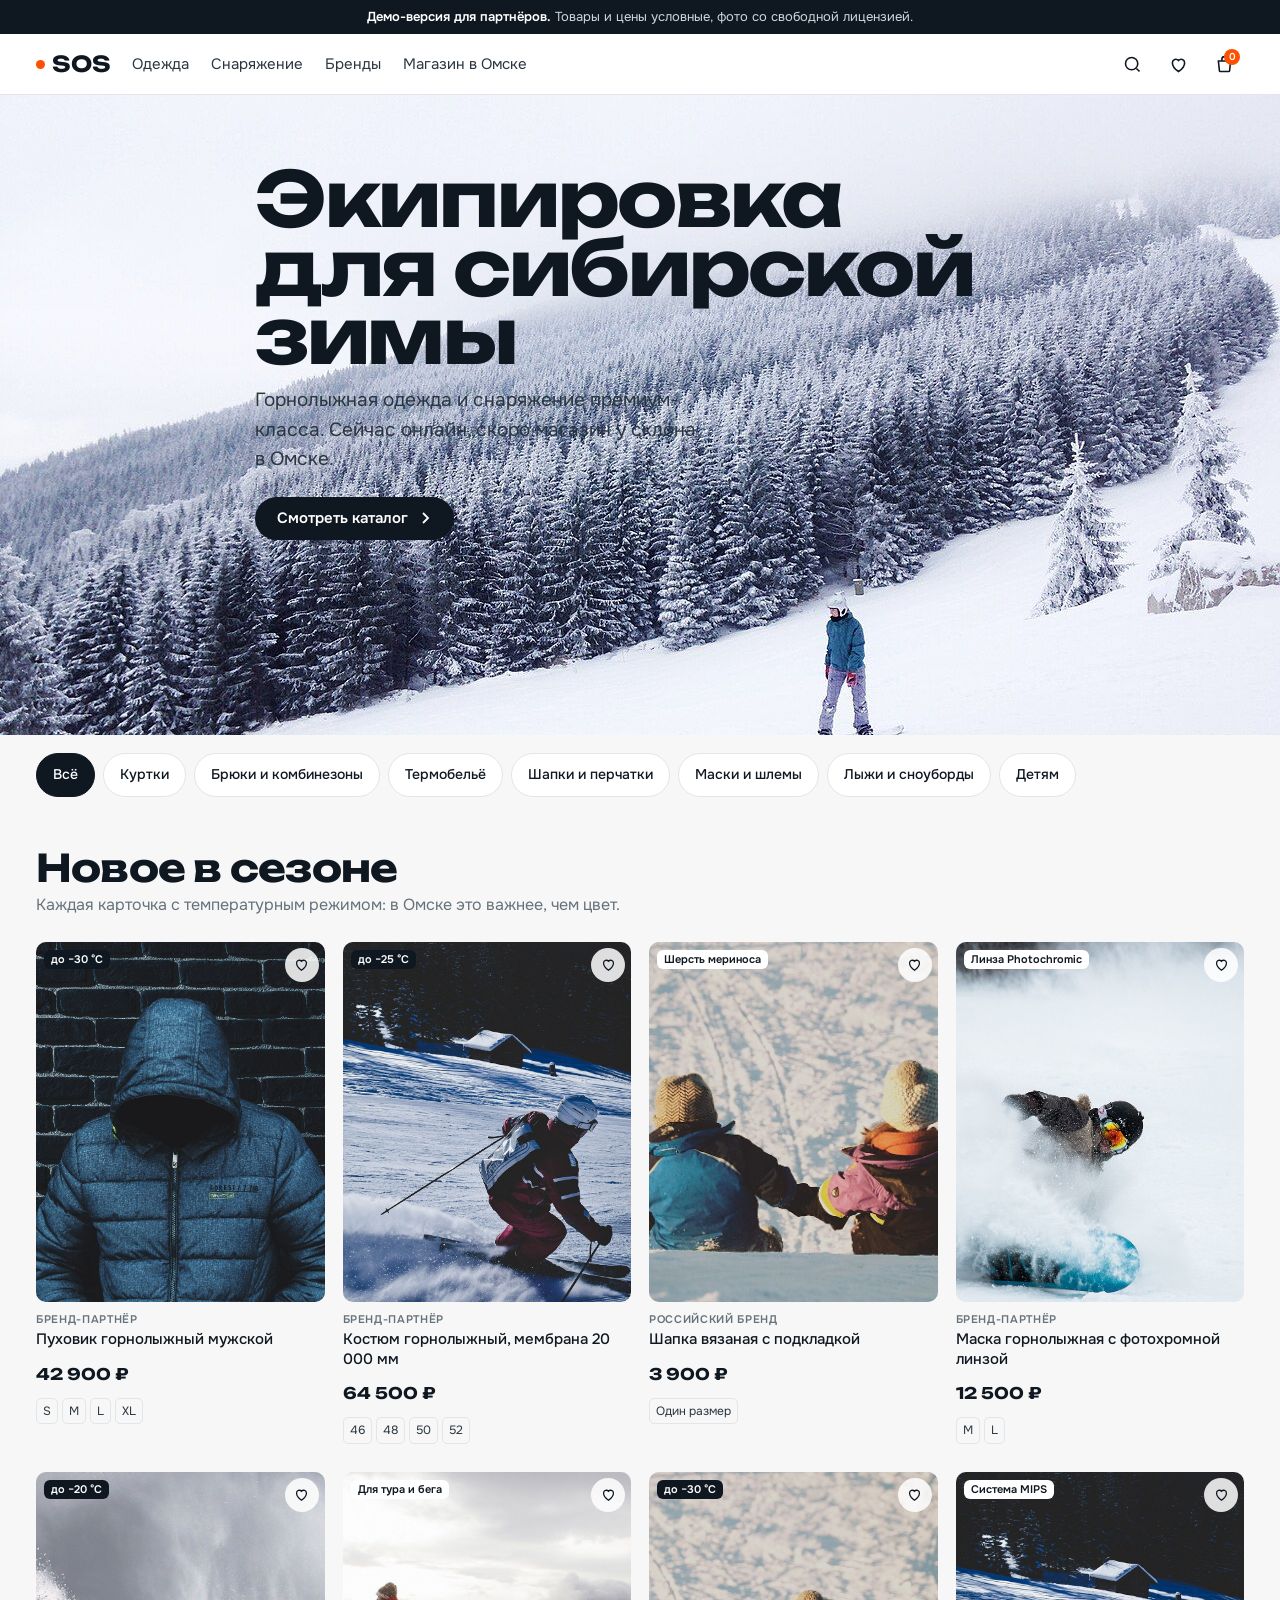
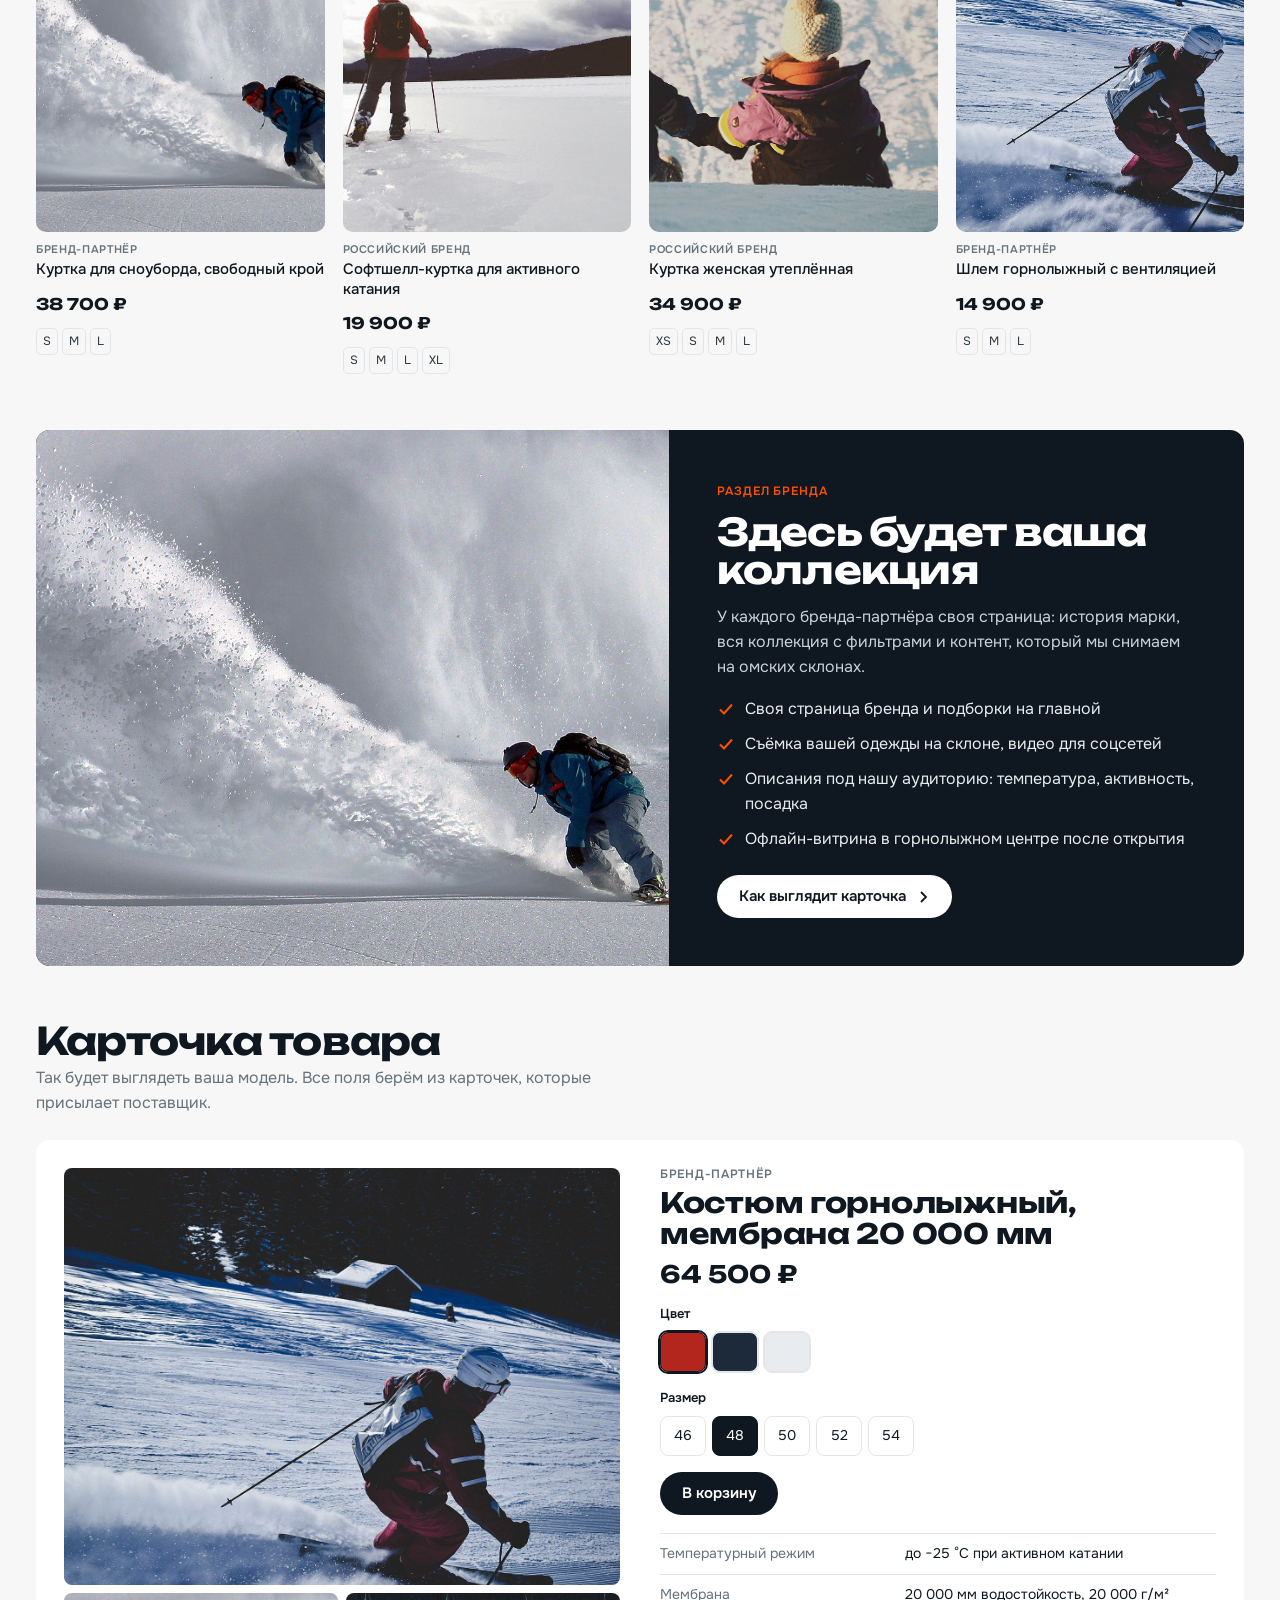
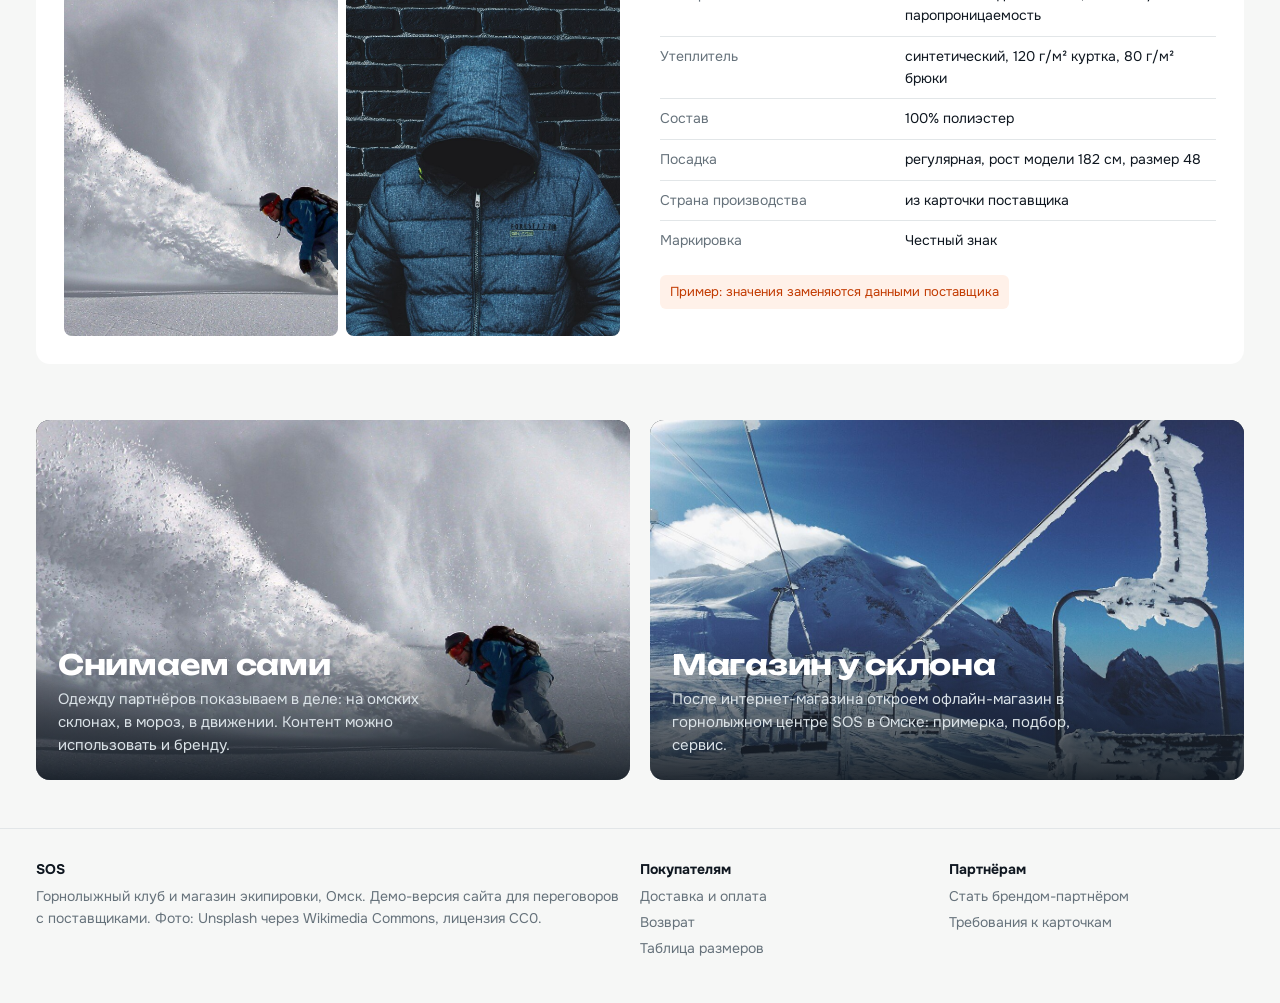
==== shop/index.html @ f8aeeb6e "update" ====
<!doctype html>
<html lang="ru">
<head>
<meta charset="utf-8">
<meta name="viewport" content="width=device-width,initial-scale=1">
<title>SOS: горнолыжная экипировка, Омск</title>
<meta name="description" content="Демо-версия интернет-магазина горнолыжной одежды и снаряжения SOS, Омск.">
<meta name="robots" content="noindex">
<link rel="preconnect" href="https://fonts.googleapis.com">
<link rel="preconnect" href="https://fonts.gstatic.com" crossorigin>
<link href="https://fonts.googleapis.com/css2?family=Onest:wght@400;500;600&family=Unbounded:wght@500;700&display=swap" rel="stylesheet">
<style>
:root{--ink:#0f1720;--ink2:#2a3540;--mut:#66727b;--line:#e2e6e8;--bg:#f6f7f6;--paper:#fff;--sig:#ff4f00;--sig2:#c23a00;--ice:#e6eff2;--head:"Unbounded",system-ui,sans-serif;--body:"Onest",system-ui,sans-serif}
*{box-sizing:border-box}
html{-webkit-text-size-adjust:100%}
body{margin:0;background:var(--bg);color:var(--ink);font:400 16px/1.55 var(--body)}
img{display:block;max-width:100%}
a{color:inherit;text-decoration:none}
button{font:inherit;color:inherit}
.w{max-width:1240px;margin:0 auto;padding:0 16px}

.demo{background:var(--ink);color:#cfd7dc;font-size:13px;text-align:center;padding:7px 16px}
.demo b{color:#fff;font-weight:600}

.hd{position:sticky;top:0;z-index:30;background:#fffffff2;backdrop-filter:blur(8px);border-bottom:1px solid var(--line)}
.hd .w{display:flex;align-items:center;gap:20px;height:60px}
.logo{font:700 22px/1 var(--head);letter-spacing:.01em;display:flex;align-items:center;gap:7px}
.logo i{width:9px;height:9px;border-radius:50%;background:var(--sig)}
.hd nav{display:none;gap:22px;font-size:15px;color:var(--ink2)}
.hd nav a:hover{color:var(--sig2)}
.hd .ic{margin-left:auto;display:flex;gap:6px}
.hd .ic button{width:40px;height:40px;border:0;background:none;border-radius:8px;display:grid;place-items:center;cursor:pointer;position:relative}
.hd .ic button:hover{background:var(--bg)}
.hd .ic svg{width:21px;height:21px}
.hd .ic .cnt{position:absolute;top:5px;right:4px;min-width:16px;height:16px;border-radius:8px;background:var(--sig);color:#fff;font:600 10px/16px var(--body);padding:0 4px}
@media(min-width:900px){.hd nav{display:flex}}

.hero{position:relative;overflow:hidden;background:#dfe7ec}
.hero img{width:100%;height:min(78vh,640px);min-height:440px;object-fit:cover;object-position:70% 60%}
.hero .tx{position:absolute;inset:0;display:flex;flex-direction:column;justify-content:flex-start;padding-top:clamp(28px,6vw,70px)}
.hero h1{font:700 clamp(32px,6.4vw,76px)/.9 var(--head);letter-spacing:-.03em;margin:0 0 16px;max-width:11ch;color:var(--ink)}
.hero p{font-size:clamp(16px,1.6vw,19px);max-width:34ch;margin:0 0 22px;color:var(--ink2)}
.btn{display:inline-flex;align-items:center;gap:10px;background:var(--ink);color:#fff;border:0;border-radius:999px;padding:14px 22px;font:600 15px/1 var(--body);cursor:pointer}
.btn:hover{background:var(--sig2)}
.btn svg{width:14px;height:14px}

.cats{display:flex;gap:8px;overflow-x:auto;padding:18px 0 4px;scrollbar-width:none}
.cats::-webkit-scrollbar{display:none}
.cats a{flex:none;padding:10px 16px;border-radius:999px;background:var(--paper);border:1px solid var(--line);font-size:14px;font-weight:500;white-space:nowrap}
.cats a:hover,.cats a.on{background:var(--ink);color:#fff;border-color:var(--ink)}

.sec{padding:48px 0}
.sec h2{font:700 clamp(24px,3.6vw,38px)/1 var(--head);letter-spacing:-.02em;margin:0 0 6px}
.sec .sub{color:var(--mut);margin:0 0 24px;max-width:56ch}

.grid{display:grid;grid-template-columns:repeat(2,1fr);gap:18px 12px}
@media(min-width:900px){.grid{grid-template-columns:repeat(4,1fr);gap:28px 18px}}
.pc{position:relative}
.pc .ph{position:relative;aspect-ratio:4/5;border-radius:10px;overflow:hidden;background:var(--ice)}
.pc .ph img{width:100%;height:100%;object-fit:cover;transition:transform .5s ease}
.pc:hover .ph img{transform:scale(1.03)}
.pc .badge{position:absolute;left:8px;top:8px;background:#fff;border-radius:6px;padding:4px 7px;font:600 11px/1 var(--body)}
.pc .badge.t{background:var(--ink);color:#fff}
.pc .fav{position:absolute;right:6px;top:6px;width:34px;height:34px;border-radius:50%;border:0;background:#ffffffd9;display:grid;place-items:center;cursor:pointer}
.pc .fav svg{width:17px;height:17px}
.pc .fav.on svg{fill:var(--sig);stroke:var(--sig)}
.pc .br{font:600 11px/1 var(--body);letter-spacing:.06em;text-transform:uppercase;color:var(--mut);margin:12px 0 5px}
.pc h3{font:500 15px/1.3 var(--body);margin:0 0 6px}
.pc .pr{font:700 16px/1 var(--head)}
.pc .sz{display:flex;gap:4px;margin-top:9px;flex-wrap:wrap}
.pc .sz span{font-size:12px;border:1px solid var(--line);border-radius:5px;padding:3px 6px;color:var(--ink2)}

.brand{display:grid;gap:0;background:var(--ink);color:#fff;border-radius:14px;overflow:hidden}
@media(min-width:900px){.brand{grid-template-columns:1.1fr 1fr}}
.brand .im{min-height:280px;position:relative}
.brand .im img{position:absolute;inset:0;width:100%;height:100%;object-fit:cover;object-position:50% 40%}
.brand .bt{padding:clamp(22px,4vw,48px)}
.brand .lbl{display:inline-block;font:600 12px/1 var(--body);letter-spacing:.08em;text-transform:uppercase;color:var(--sig);margin-bottom:16px}
.brand h2{color:#fff}
.brand p{color:#c9d2d8;max-width:46ch}
.brand ul{list-style:none;padding:0;margin:18px 0 24px;display:grid;gap:10px}
.brand li{display:flex;gap:10px;align-items:flex-start;color:#e6ecef}
.brand li svg{flex:none;width:18px;height:18px;margin-top:3px;color:var(--sig)}
.brand .btn{background:#fff;color:var(--ink)}
.brand .btn:hover{background:var(--sig);color:#fff}

.pd{display:grid;gap:24px;background:var(--paper);border-radius:14px;padding:16px}
@media(min-width:900px){.pd{grid-template-columns:1fr 1fr;padding:28px;gap:40px}}
.pd .gal{display:grid;grid-template-columns:1fr 1fr;gap:8px}
.pd .gal img{border-radius:8px;aspect-ratio:4/5;object-fit:cover;width:100%;height:100%}
.pd .gal img:first-child{grid-column:1/-1;aspect-ratio:4/3}
.pd .br{font:600 12px/1 var(--body);letter-spacing:.06em;text-transform:uppercase;color:var(--mut);margin:0 0 8px}
.pd h3{font:700 clamp(20px,2.4vw,28px)/1.1 var(--head);letter-spacing:-.01em;margin:0 0 12px}
.pd .pr{font:700 24px/1 var(--head);margin:0 0 18px}
.pd .opt{margin:0 0 16px}
.pd .opt b{display:block;font-size:13px;font-weight:600;margin:0 0 8px}
.chips{display:flex;gap:6px;flex-wrap:wrap}
.chips button{min-width:46px;height:40px;border-radius:8px;border:1px solid var(--line);background:#fff;cursor:pointer;font-size:14px}
.chips button.on{border-color:var(--ink);background:var(--ink);color:#fff}
.sw{width:30px;height:30px;border-radius:50%;border:2px solid #fff;outline:1px solid var(--line);cursor:pointer;padding:0}
.sw.on{outline:2px solid var(--ink)}
.spec{width:100%;border-collapse:collapse;font-size:14px;margin:18px 0 0}
.spec td{padding:9px 0;border-top:1px solid var(--line);vertical-align:top}
.spec td:first-child{color:var(--mut);width:44%;padding-right:12px}
.hint{display:inline-block;margin-top:14px;font-size:13px;background:#fff1e9;color:var(--sig2);border-radius:6px;padding:7px 10px}

.split{display:grid;gap:16px}
@media(min-width:900px){.split{grid-template-columns:1fr 1fr;gap:20px}}
.tile{position:relative;border-radius:14px;overflow:hidden;min-height:360px;background:var(--ink)}
.tile img{position:absolute;inset:0;width:100%;height:100%;object-fit:cover}
.tile .tt{position:absolute;left:0;right:0;bottom:0;padding:22px;background:linear-gradient(to top,#0f1720e6,#0f172000);color:#fff}
.tile h3{font:700 clamp(20px,2.4vw,28px)/1.05 var(--head);margin:0 0 8px;letter-spacing:-.01em}
.tile p{margin:0;color:#dbe3e8;max-width:40ch;font-size:15px}

.ft{border-top:1px solid var(--line);padding:30px 0 40px;color:var(--mut);font-size:14px}
.ft .w{display:grid;gap:14px}
@media(min-width:900px){.ft .w{grid-template-columns:2fr 1fr 1fr}}
.ft b{color:var(--ink);display:block;margin-bottom:6px}
.ft a,.ft span{display:block;margin:0 0 4px}
.ft a:hover{color:var(--sig2)}
</style>
</head>
<body>
<div class="demo"><b>Демо-версия для партнёров.</b> Товары и цены условные, фото со свободной лицензией.</div>

<header class="hd"><div class="w">
  <a class="logo" href="./"><i></i>SOS</a>
  <nav>
    <a href="#catalog">Одежда</a>
    <a href="#catalog">Снаряжение</a>
    <a href="#brand">Бренды</a>
    <a href="#store">Магазин в Омске</a>
  </nav>
  <div class="ic">
    <button aria-label="Поиск"><svg viewBox="0 0 24 24" fill="none" stroke="currentColor" stroke-width="1.8"><circle cx="11" cy="11" r="7"/><path d="m20 20-3.5-3.5"/></svg></button>
    <button aria-label="Избранное"><svg viewBox="0 0 24 24" fill="none" stroke="currentColor" stroke-width="1.8"><path d="M12 20s-7-4.4-7-10a4 4 0 0 1 7-2.6A4 4 0 0 1 19 10c0 5.6-7 10-7 10Z"/></svg></button>
    <button aria-label="Корзина"><svg viewBox="0 0 24 24" fill="none" stroke="currentColor" stroke-width="1.8"><path d="M5 8h14l-1.2 11.2a1 1 0 0 1-1 .8H7.2a1 1 0 0 1-1-.8Z"/><path d="M9 8V6a3 3 0 0 1 6 0v2"/></svg><span class="cnt" id="cnt">0</span></button>
  </div>
</div></header>

<section class="hero">
  <img src="img/hero.jpg" alt="Сноубордист на склоне среди заснеженной тайги" width="1280" height="960">
  <div class="tx"><div class="w">
    <h1>Экипировка для сибирской зимы</h1>
    <p>Горнолыжная одежда и снаряжение премиум-класса. Сейчас онлайн, скоро магазин у склона в Омске.</p>
    <a class="btn" href="#catalog">Смотреть каталог <svg viewBox="0 0 14 14" fill="none" stroke="currentColor" stroke-width="1.8"><path d="M5 2l5 5-5 5"/></svg></a>
  </div></div>
</section>

<div class="w">
  <nav class="cats" aria-label="Категории">
    <a class="on" href="#catalog">Всё</a><a href="#catalog">Куртки</a><a href="#catalog">Брюки и комбинезоны</a><a href="#catalog">Термобельё</a><a href="#catalog">Шапки и перчатки</a><a href="#catalog">Маски и шлемы</a><a href="#catalog">Лыжи и сноуборды</a><a href="#catalog">Детям</a>
  </nav>
</div>

<section class="sec" id="catalog"><div class="w">
  <h2>Новое в сезоне</h2>
  <p class="sub">Каждая карточка с температурным режимом: в Омске это важнее, чем цвет.</p>
  <div class="grid">
    <article class="pc"><div class="ph"><img src="img/jacket.jpg" alt="Пуховая куртка синего цвета" loading="lazy" style="object-position:50% 45%"><span class="badge t">до −30 °C</span><button class="fav" aria-label="В избранное"><svg viewBox="0 0 24 24" fill="none" stroke="currentColor" stroke-width="1.8"><path d="M12 20s-7-4.4-7-10a4 4 0 0 1 7-2.6A4 4 0 0 1 19 10c0 5.6-7 10-7 10Z"/></svg></button></div><p class="br">Бренд-партнёр</p><h3>Пуховик горнолыжный мужской</h3><p class="pr">42 900 ₽</p><div class="sz"><span>S</span><span>M</span><span>L</span><span>XL</span></div></article>
    <article class="pc"><div class="ph"><img src="img/ski.jpg" alt="Горнолыжник в красном костюме на трассе" loading="lazy" style="object-position:62% 40%"><span class="badge t">до −25 °C</span><button class="fav" aria-label="В избранное"><svg viewBox="0 0 24 24" fill="none" stroke="currentColor" stroke-width="1.8"><path d="M12 20s-7-4.4-7-10a4 4 0 0 1 7-2.6A4 4 0 0 1 19 10c0 5.6-7 10-7 10Z"/></svg></button></div><p class="br">Бренд-партнёр</p><h3>Костюм горнолыжный, мембрана 20 000 мм</h3><p class="pr">64 500 ₽</p><div class="sz"><span>46</span><span>48</span><span>50</span><span>52</span></div></article>
    <article class="pc"><div class="ph"><img src="img/beanies.jpg" alt="Двое в вязаных шапках сидят на снегу" loading="lazy" style="object-position:42% 40%"><span class="badge">Шерсть мериноса</span><button class="fav" aria-label="В избранное"><svg viewBox="0 0 24 24" fill="none" stroke="currentColor" stroke-width="1.8"><path d="M12 20s-7-4.4-7-10a4 4 0 0 1 7-2.6A4 4 0 0 1 19 10c0 5.6-7 10-7 10Z"/></svg></button></div><p class="br">Российский бренд</p><h3>Шапка вязаная с подкладкой</h3><p class="pr">3 900 ₽</p><div class="sz"><span>Один размер</span></div></article>
    <article class="pc"><div class="ph"><img src="img/board.jpg" alt="Сноубордист в шлеме и маске в облаке снега" loading="lazy" style="object-position:55% 45%"><span class="badge">Линза Photochromic</span><button class="fav" aria-label="В избранное"><svg viewBox="0 0 24 24" fill="none" stroke="currentColor" stroke-width="1.8"><path d="M12 20s-7-4.4-7-10a4 4 0 0 1 7-2.6A4 4 0 0 1 19 10c0 5.6-7 10-7 10Z"/></svg></button></div><p class="br">Бренд-партнёр</p><h3>Маска горнолыжная с фотохромной линзой</h3><p class="pr">12 500 ₽</p><div class="sz"><span>M</span><span>L</span></div></article>
    <article class="pc"><div class="ph"><img src="img/powder.jpg" alt="Сноубордист в синей куртке режет свежий снег" loading="lazy" style="object-position:66% 55%"><span class="badge t">до −20 °C</span><button class="fav" aria-label="В избранное"><svg viewBox="0 0 24 24" fill="none" stroke="currentColor" stroke-width="1.8"><path d="M12 20s-7-4.4-7-10a4 4 0 0 1 7-2.6A4 4 0 0 1 19 10c0 5.6-7 10-7 10Z"/></svg></button></div><p class="br">Бренд-партнёр</p><h3>Куртка для сноуборда, свободный крой</h3><p class="pr">38 700 ₽</p><div class="sz"><span>S</span><span>M</span><span>L</span></div></article>
    <article class="pc"><div class="ph"><img src="img/tour.jpg" alt="Лыжник с рюкзаком на заснеженной равнине" loading="lazy" style="object-position:58% 50%"><span class="badge">Для тура и бега</span><button class="fav" aria-label="В избранное"><svg viewBox="0 0 24 24" fill="none" stroke="currentColor" stroke-width="1.8"><path d="M12 20s-7-4.4-7-10a4 4 0 0 1 7-2.6A4 4 0 0 1 19 10c0 5.6-7 10-7 10Z"/></svg></button></div><p class="br">Российский бренд</p><h3>Софтшелл-куртка для активного катания</h3><p class="pr">19 900 ₽</p><div class="sz"><span>S</span><span>M</span><span>L</span><span>XL</span></div></article>
    <article class="pc"><div class="ph"><img src="img/beanies.jpg" alt="Женщина в розовой куртке и вязаной шапке на снегу" loading="lazy" style="object-position:72% 45%"><span class="badge t">до −30 °C</span><button class="fav" aria-label="В избранное"><svg viewBox="0 0 24 24" fill="none" stroke="currentColor" stroke-width="1.8"><path d="M12 20s-7-4.4-7-10a4 4 0 0 1 7-2.6A4 4 0 0 1 19 10c0 5.6-7 10-7 10Z"/></svg></button></div><p class="br">Российский бренд</p><h3>Куртка женская утеплённая</h3><p class="pr">34 900 ₽</p><div class="sz"><span>XS</span><span>S</span><span>M</span><span>L</span></div></article>
    <article class="pc"><div class="ph"><img src="img/ski.jpg" alt="Горнолыжник в шлеме крупным планом" loading="lazy" style="object-position:52% 22%"><span class="badge">Система MIPS</span><button class="fav" aria-label="В избранное"><svg viewBox="0 0 24 24" fill="none" stroke="currentColor" stroke-width="1.8"><path d="M12 20s-7-4.4-7-10a4 4 0 0 1 7-2.6A4 4 0 0 1 19 10c0 5.6-7 10-7 10Z"/></svg></button></div><p class="br">Бренд-партнёр</p><h3>Шлем горнолыжный с вентиляцией</h3><p class="pr">14 900 ₽</p><div class="sz"><span>S</span><span>M</span><span>L</span></div></article>
  </div>
</div></section>

<section class="sec" id="brand" style="padding-top:8px"><div class="w">
  <div class="brand">
    <div class="im"><img src="img/powder.jpg" alt="Сноубордист на свежем снегу" loading="lazy"></div>
    <div class="bt">
      <span class="lbl">Раздел бренда</span>
      <h2>Здесь будет ваша коллекция</h2>
      <p>У каждого бренда-партнёра своя страница: история марки, вся коллекция с фильтрами и контент, который мы снимаем на омских склонах.</p>
      <ul>
        <li><svg viewBox="0 0 18 18" fill="none" stroke="currentColor" stroke-width="2"><path d="M3 9.5l4 4 8-9"/></svg>Своя страница бренда и подборки на главной</li>
        <li><svg viewBox="0 0 18 18" fill="none" stroke="currentColor" stroke-width="2"><path d="M3 9.5l4 4 8-9"/></svg>Съёмка вашей одежды на склоне, видео для соцсетей</li>
        <li><svg viewBox="0 0 18 18" fill="none" stroke="currentColor" stroke-width="2"><path d="M3 9.5l4 4 8-9"/></svg>Описания под нашу аудиторию: температура, активность, посадка</li>
        <li><svg viewBox="0 0 18 18" fill="none" stroke="currentColor" stroke-width="2"><path d="M3 9.5l4 4 8-9"/></svg>Офлайн-витрина в горнолыжном центре после открытия</li>
      </ul>
      <a class="btn" href="#product">Как выглядит карточка <svg viewBox="0 0 14 14" fill="none" stroke="currentColor" stroke-width="1.8"><path d="M5 2l5 5-5 5"/></svg></a>
    </div>
  </div>
</div></section>

<section class="sec" id="product" style="padding-top:8px"><div class="w">
  <h2>Карточка товара</h2>
  <p class="sub">Так будет выглядеть ваша модель. Все поля берём из карточек, которые присылает поставщик.</p>
  <div class="pd">
    <div class="gal">
      <img src="img/ski.jpg" alt="Горнолыжник в костюме на трассе" loading="lazy" style="object-position:60% 40%">
      <img src="img/powder.jpg" alt="Куртка в движении" loading="lazy" style="object-position:66% 55%">
      <img src="img/jacket.jpg" alt="Куртка крупным планом" loading="lazy" style="object-position:50% 50%">
    </div>
    <div>
      <p class="br">Бренд-партнёр</p>
      <h3>Костюм горнолыжный, мембрана 20 000 мм</h3>
      <p class="pr">64 500 ₽</p>
      <div class="opt"><b>Цвет</b><div class="chips" data-group>
        <button class="sw on" style="background:#b3261e" aria-label="Красный"></button>
        <button class="sw" style="background:#1d2a3a" aria-label="Тёмно-синий"></button>
        <button class="sw" style="background:#e9ecee" aria-label="Белый"></button>
      </div></div>
      <div class="opt"><b>Размер</b><div class="chips" data-group>
        <button>46</button><button class="on">48</button><button>50</button><button>52</button><button>54</button>
      </div></div>
      <button class="btn" id="add">В корзину</button>
      <table class="spec">
        <tr><td>Температурный режим</td><td>до −25 °C при активном катании</td></tr>
        <tr><td>Мембрана</td><td>20 000 мм водостойкость, 20 000 г/м² паропроницаемость</td></tr>
        <tr><td>Утеплитель</td><td>синтетический, 120 г/м² куртка, 80 г/м² брюки</td></tr>
        <tr><td>Состав</td><td>100% полиэстер</td></tr>
        <tr><td>Посадка</td><td>регулярная, рост модели 182 см, размер 48</td></tr>
        <tr><td>Страна производства</td><td>из карточки поставщика</td></tr>
        <tr><td>Маркировка</td><td>Честный знак</td></tr>
      </table>
      <span class="hint">Пример: значения заменяются данными поставщика</span>
    </div>
  </div>
</div></section>

<section class="sec" id="store" style="padding-top:8px"><div class="w">
  <div class="split">
    <div class="tile"><img src="img/powder.jpg" alt="Съёмка на склоне" loading="lazy" style="object-position:70% 50%"><div class="tt"><h3>Снимаем сами</h3><p>Одежду партнёров показываем в деле: на омских склонах, в мороз, в движении. Контент можно использовать и бренду.</p></div></div>
    <div class="tile"><img src="img/lift.jpg" alt="Подъёмник на горнолыжном склоне" loading="lazy" style="object-position:50% 40%"><div class="tt"><h3>Магазин у склона</h3><p>После интернет-магазина откроем офлайн-магазин в горнолыжном центре SOS в Омске: примерка, подбор, сервис.</p></div></div>
  </div>
</div></section>

<footer class="ft"><div class="w">
  <div><b>SOS</b>Горнолыжный клуб и магазин экипировки, Омск. Демо-версия сайта для переговоров с поставщиками. Фото: Unsplash через Wikimedia Commons, лицензия CC0.</div>
  <div><b>Покупателям</b><span>Доставка и оплата</span><span>Возврат</span><span>Таблица размеров</span></div>
  <div><b>Партнёрам</b><a href="#brand">Стать брендом-партнёром</a><a href="#product">Требования к карточкам</a></div>
</div></footer>

<script>
document.querySelectorAll('[data-group]').forEach(function(g){g.addEventListener('click',function(e){var b=e.target.closest('button');if(!b)return;g.querySelectorAll('button').forEach(function(x){x.classList.remove('on')});b.classList.add('on')})});
document.querySelectorAll('.fav').forEach(function(b){b.addEventListener('click',function(){b.classList.toggle('on')})});
var n=0;document.getElementById('add').addEventListener('click',function(){n++;document.getElementById('cnt').textContent=n;this.textContent='Добавлено'; var t=this;setTimeout(function(){t.textContent='В корзину'},1400)});
</script>
</body>
</html>
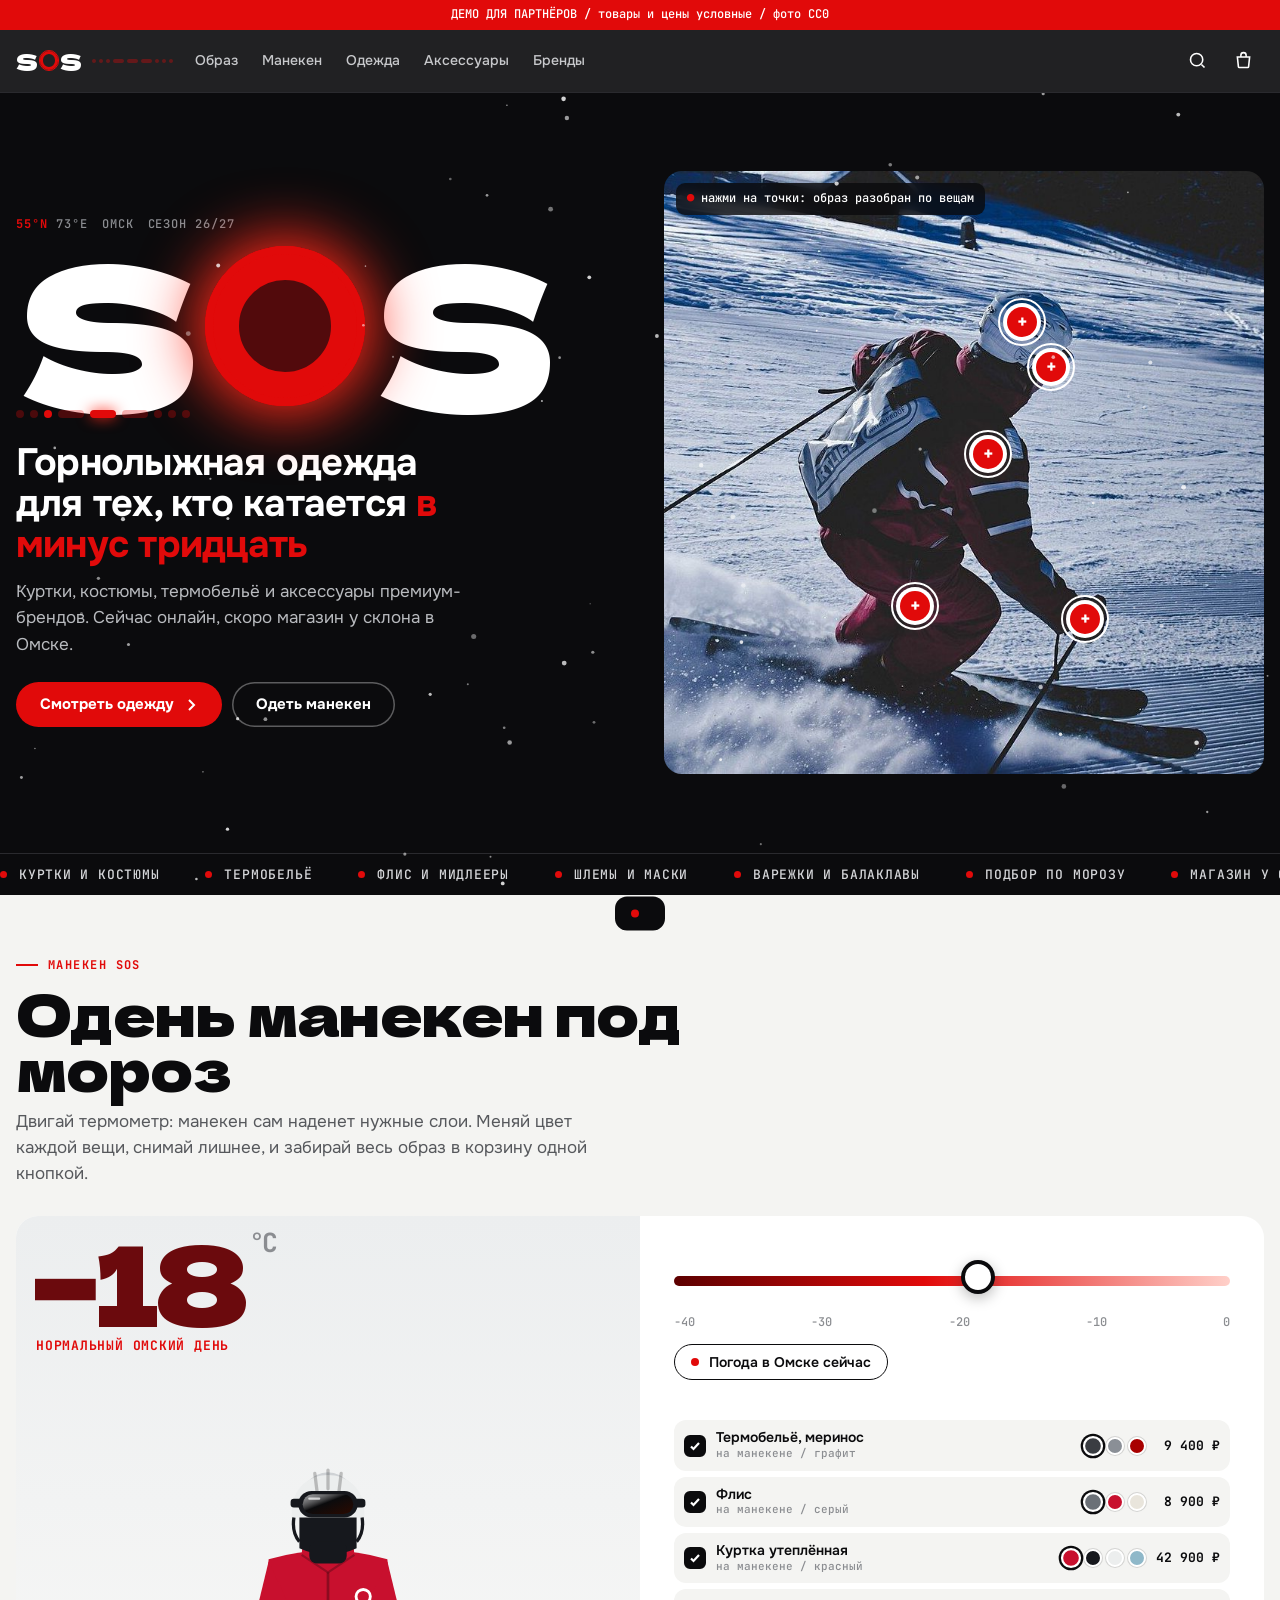
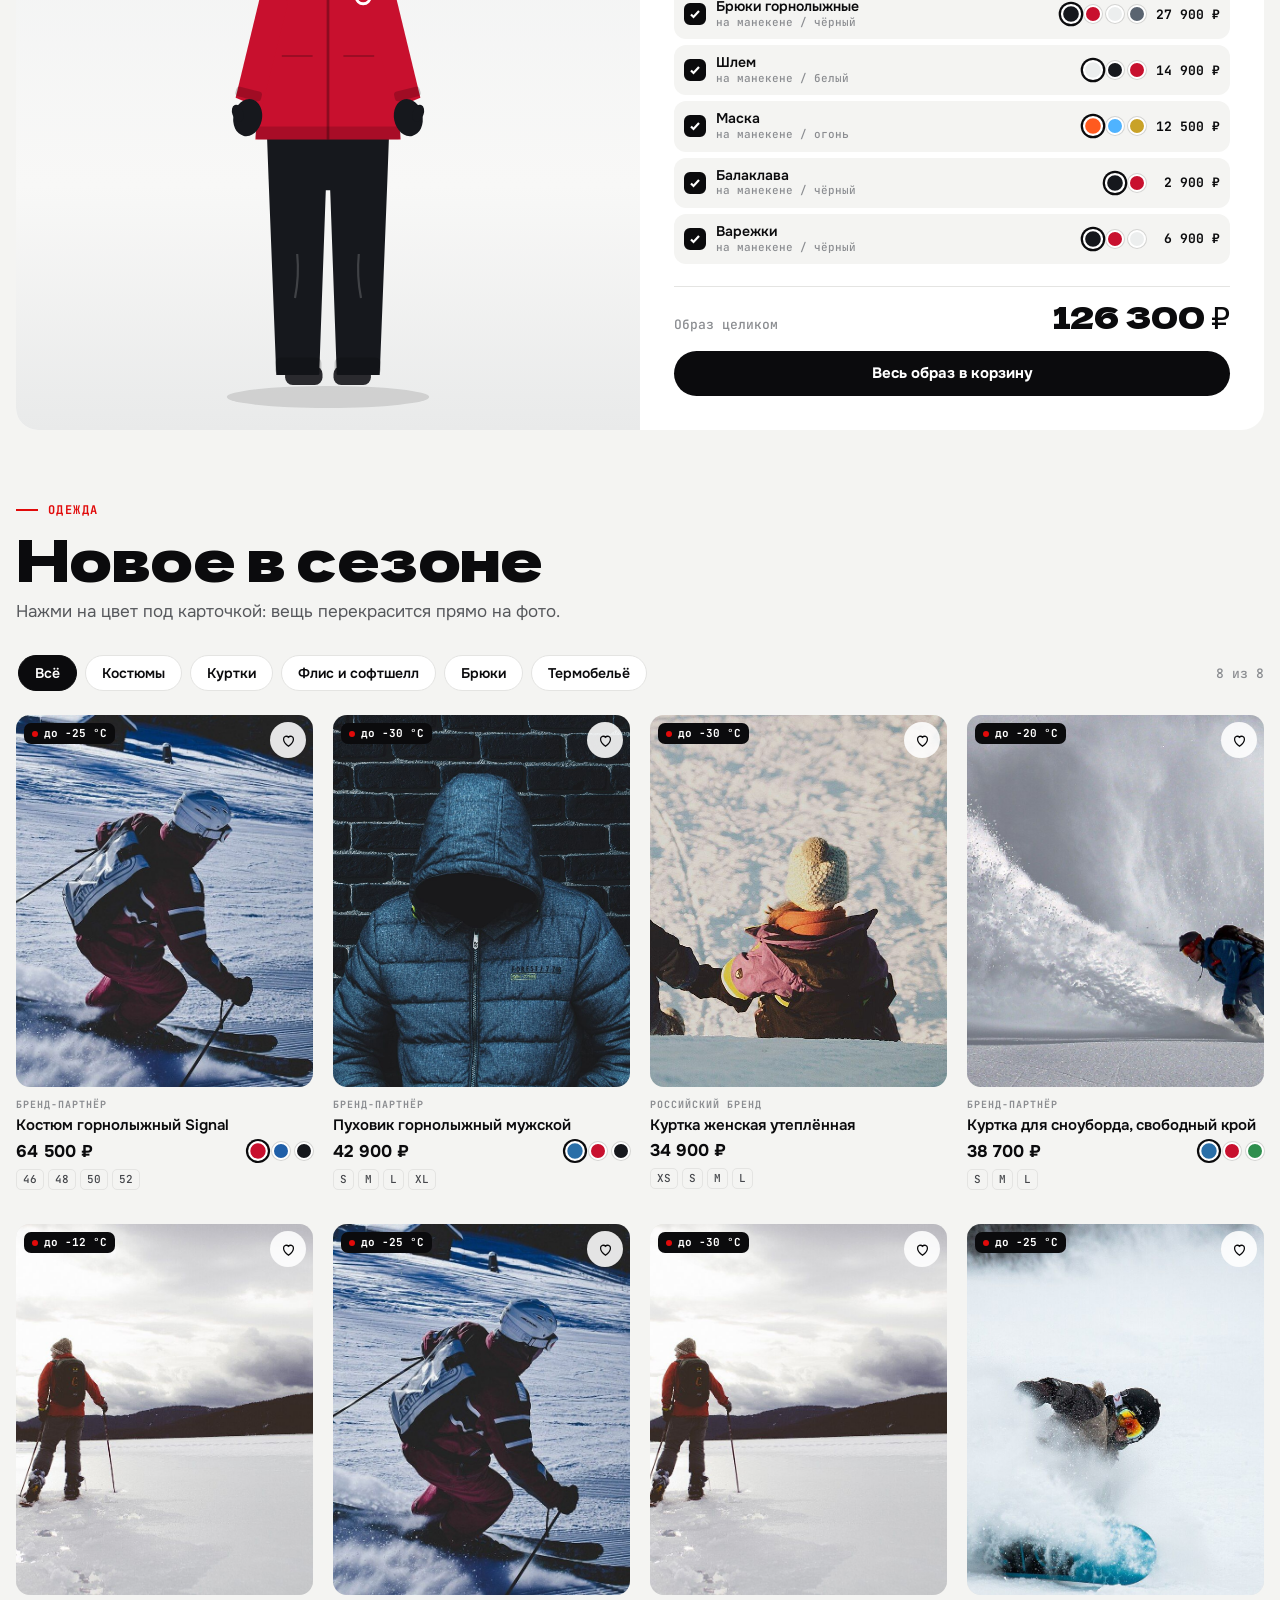
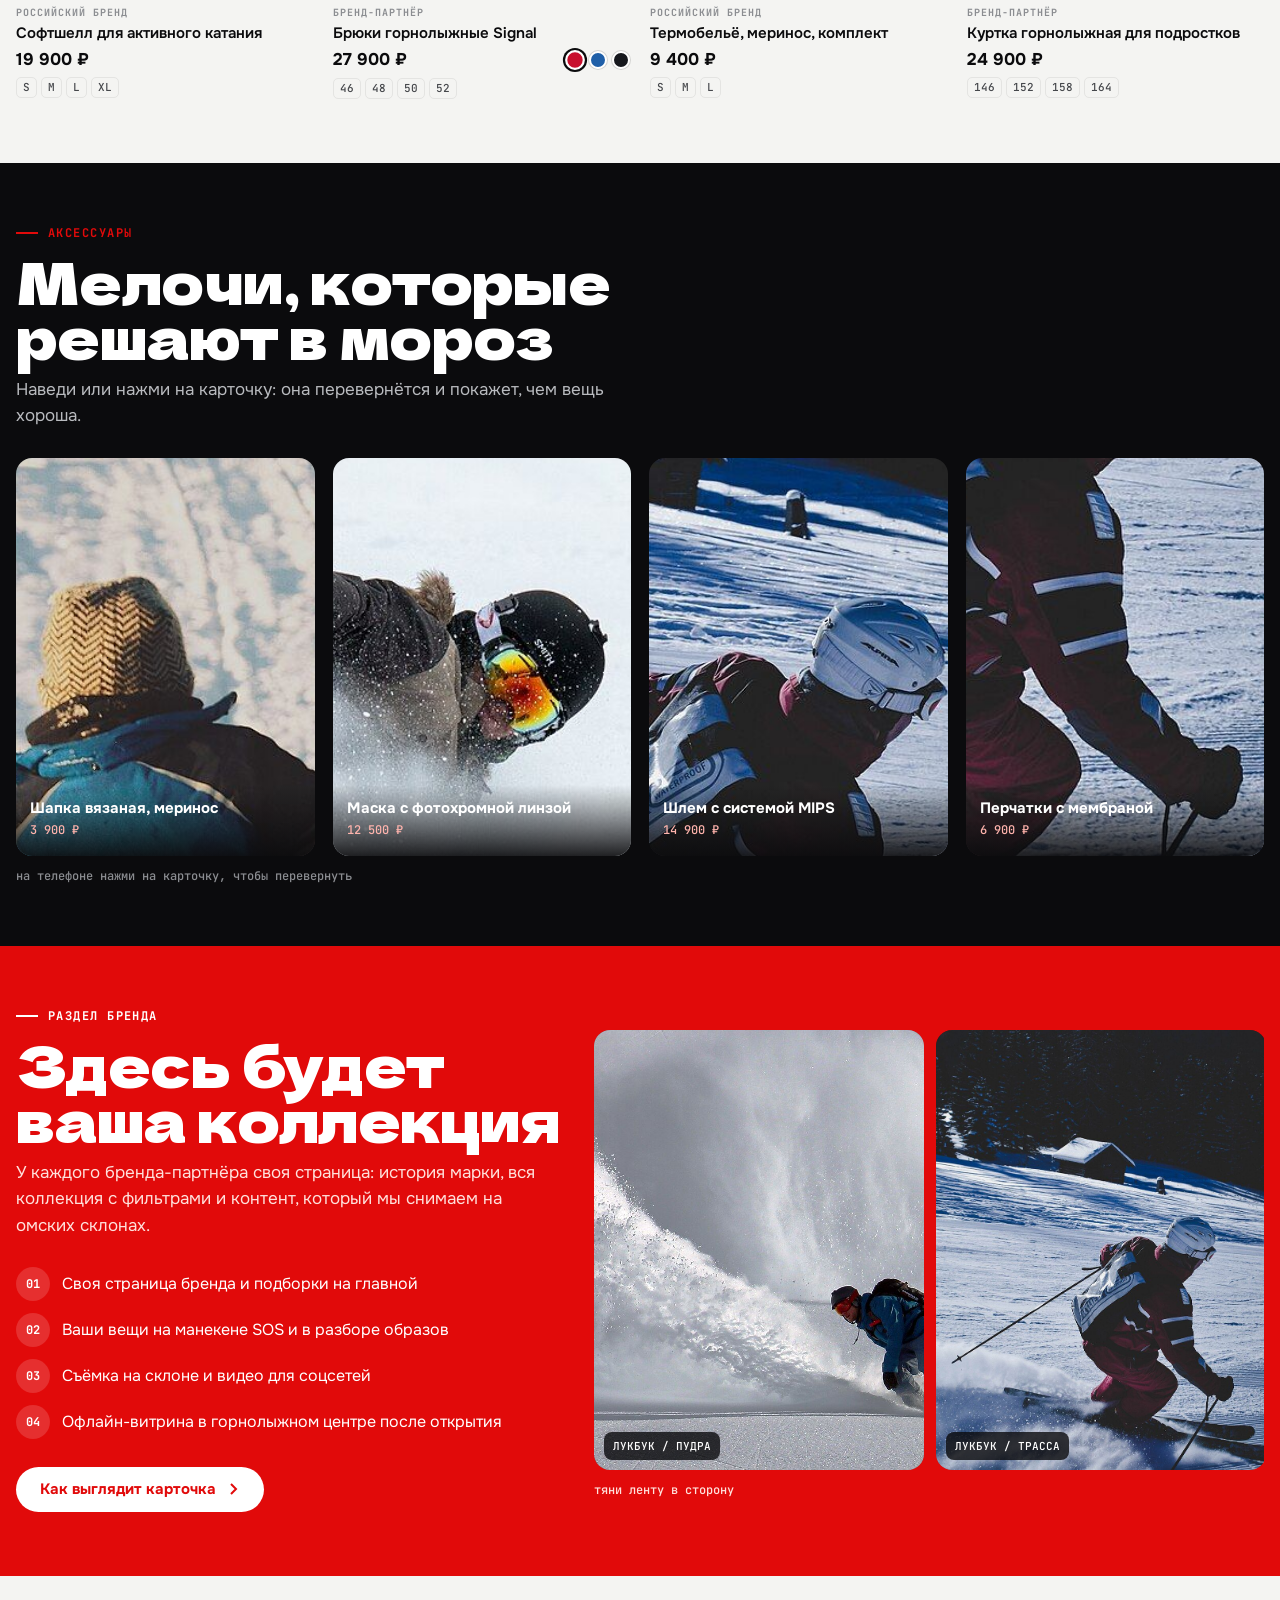
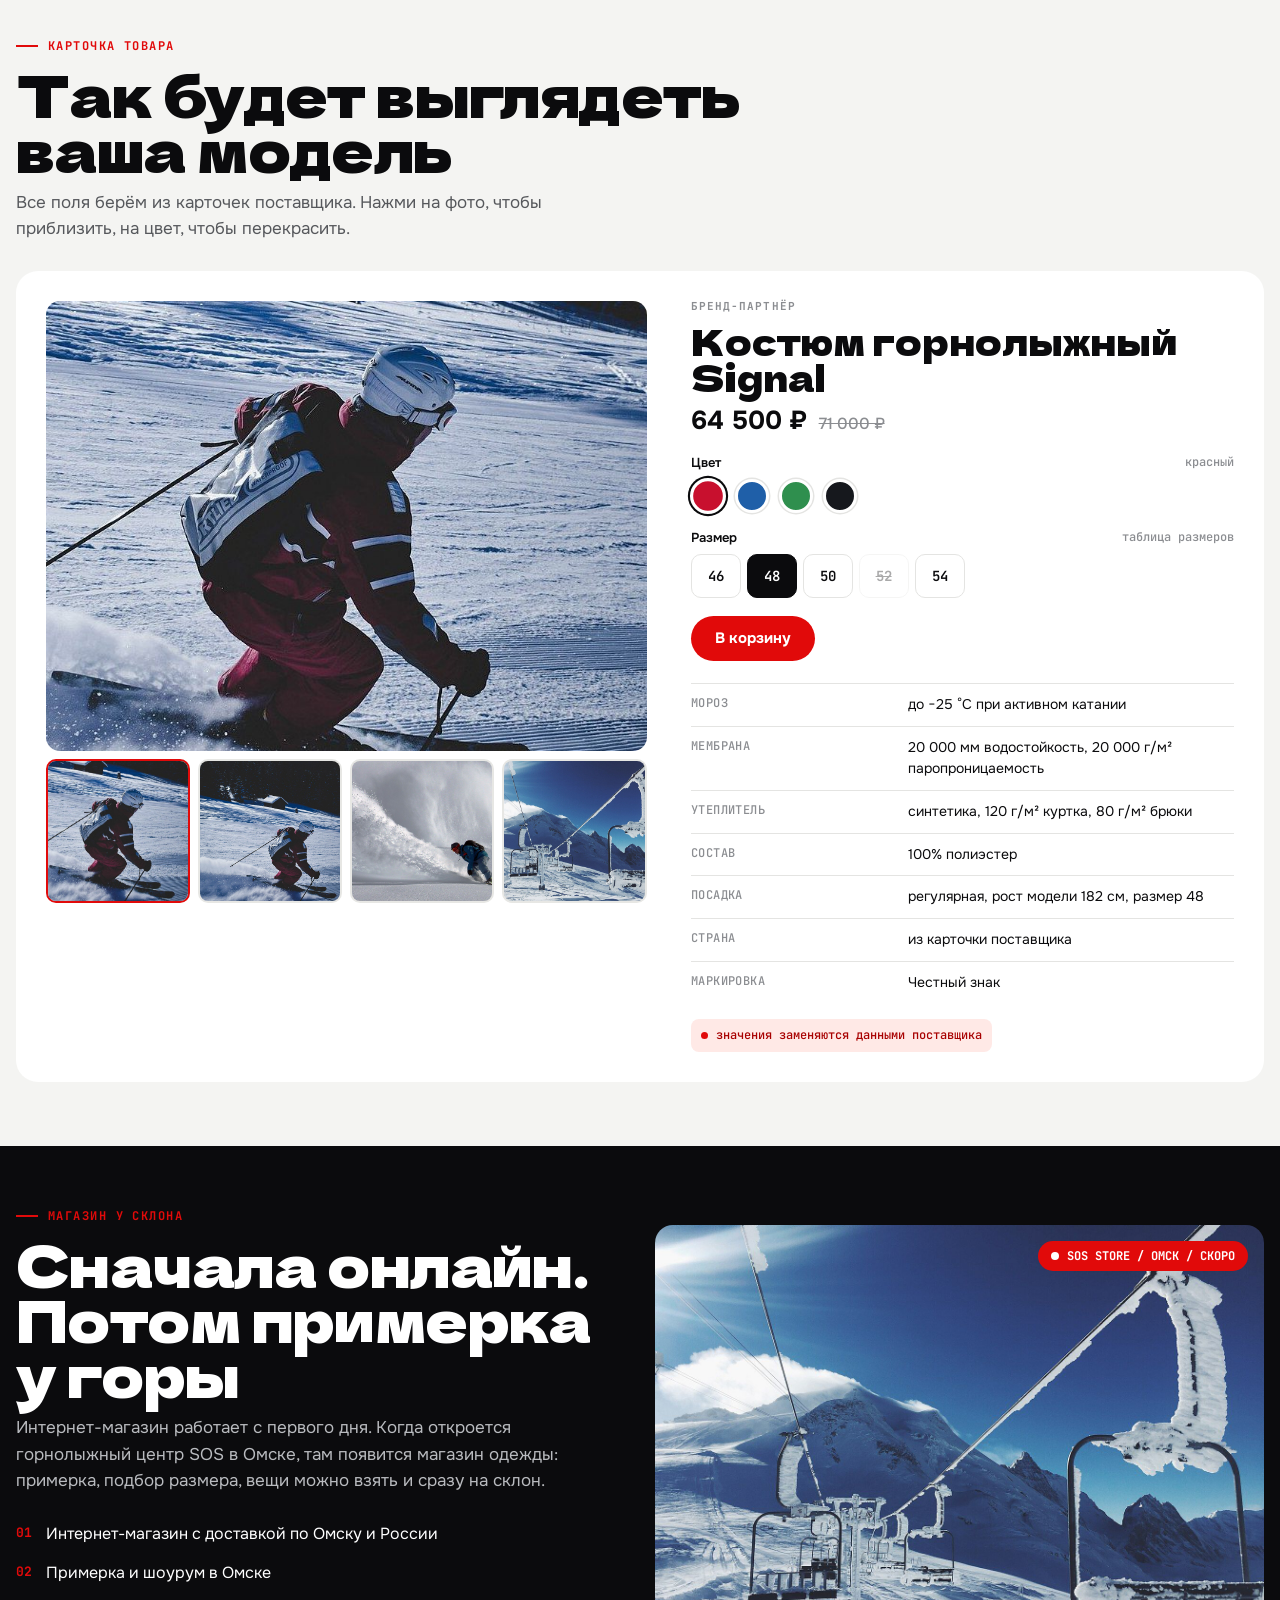
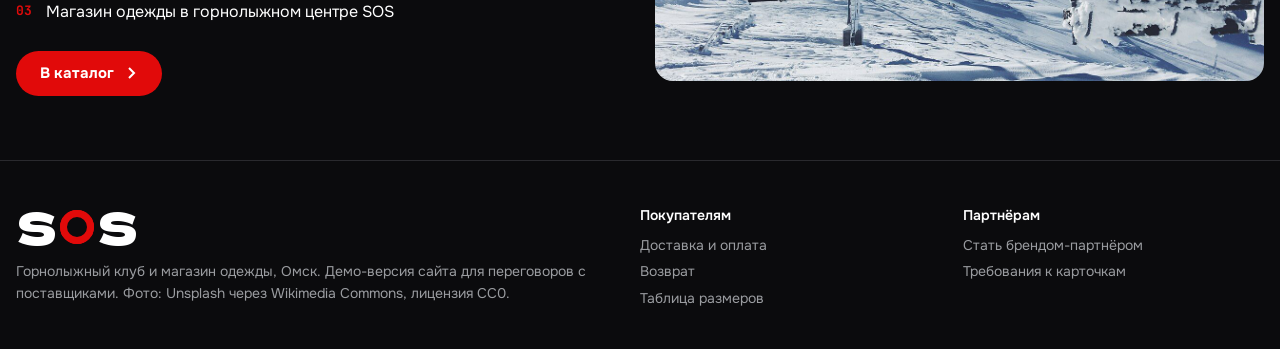
==== commit 2972e3d6: "update" ====
--- a/shop/index.html
+++ b/shop/index.html
@@ -3,242 +3,785 @@
 <head>
 <meta charset="utf-8">
 <meta name="viewport" content="width=device-width,initial-scale=1">
-<title>SOS: горнолыжная экипировка, Омск</title>
-<meta name="description" content="Демо-версия интернет-магазина горнолыжной одежды и снаряжения SOS, Омск.">
+<title>SOS: горнолыжная одежда, Омск</title>
+<meta name="description" content="Демо-версия интернет-магазина горнолыжной одежды и аксессуаров SOS, Омск.">
 <meta name="robots" content="noindex">
+<meta name="theme-color" content="#0b0b0d">
 <link rel="preconnect" href="https://fonts.googleapis.com">
 <link rel="preconnect" href="https://fonts.gstatic.com" crossorigin>
-<link href="https://fonts.googleapis.com/css2?family=Onest:wght@400;500;600&family=Unbounded:wght@500;700&display=swap" rel="stylesheet">
+<link href="https://fonts.googleapis.com/css2?family=Dela+Gothic+One&family=JetBrains+Mono:wght@500;700&family=Onest:wght@400;500;600;700&display=swap" rel="stylesheet">
 <style>
-:root{--ink:#0f1720;--ink2:#2a3540;--mut:#66727b;--line:#e2e6e8;--bg:#f6f7f6;--paper:#fff;--sig:#ff4f00;--sig2:#c23a00;--ice:#e6eff2;--head:"Unbounded",system-ui,sans-serif;--body:"Onest",system-ui,sans-serif}
+:root{
+  --red:#e10a0a;--red2:#a80000;--glow:#ff2a1a;
+  --blk:#0b0b0d;--gry:#8b8d91;--line:#e4e4e2;--line-d:#2a2a2e;
+  --snow:#f4f4f2;--wh:#fff;
+  --disp:"Dela Gothic One",system-ui,sans-serif;
+  --body:"Onest",system-ui,sans-serif;
+  --mono:"JetBrains Mono",ui-monospace,monospace;
+  --ease:cubic-bezier(.2,.8,.2,1);
+}
 *{box-sizing:border-box}
-html{-webkit-text-size-adjust:100%}
-body{margin:0;background:var(--bg);color:var(--ink);font:400 16px/1.55 var(--body)}
+html{-webkit-text-size-adjust:100%;scroll-behavior:smooth}
+body{margin:0;background:var(--snow);color:var(--blk);font:400 16px/1.55 var(--body);overflow-x:hidden}
 img{display:block;max-width:100%}
 a{color:inherit;text-decoration:none}
-button{font:inherit;color:inherit}
-.w{max-width:1240px;margin:0 auto;padding:0 16px}
-
-.demo{background:var(--ink);color:#cfd7dc;font-size:13px;text-align:center;padding:7px 16px}
-.demo b{color:#fff;font-weight:600}
-
-.hd{position:sticky;top:0;z-index:30;background:#fffffff2;backdrop-filter:blur(8px);border-bottom:1px solid var(--line)}
-.hd .w{display:flex;align-items:center;gap:20px;height:60px}
-.logo{font:700 22px/1 var(--head);letter-spacing:.01em;display:flex;align-items:center;gap:7px}
-.logo i{width:9px;height:9px;border-radius:50%;background:var(--sig)}
-.hd nav{display:none;gap:22px;font-size:15px;color:var(--ink2)}
-.hd nav a:hover{color:var(--sig2)}
-.hd .ic{margin-left:auto;display:flex;gap:6px}
-.hd .ic button{width:40px;height:40px;border:0;background:none;border-radius:8px;display:grid;place-items:center;cursor:pointer;position:relative}
-.hd .ic button:hover{background:var(--bg)}
+button{font:inherit;color:inherit;cursor:pointer}
+.w{max-width:1280px;margin:0 auto;padding:0 16px}
+::selection{background:var(--red);color:#fff}
+#snow{position:fixed;inset:0;pointer-events:none;z-index:5}
+
+.demo{background:var(--red);color:#fff;font:500 12px/1.3 var(--mono);text-align:center;padding:7px 16px;position:relative;z-index:6}
+
+.hd{position:sticky;top:0;z-index:40;background:#0b0b0de6;backdrop-filter:blur(10px);color:#fff;border-bottom:1px solid var(--line-d)}
+.hd .w{display:flex;align-items:center;gap:22px;height:62px}
+.logo{display:flex;align-items:center;gap:10px}
+.mark{display:inline-flex;align-items:center;font:400 24px/1 var(--disp)}
+.mark .o{position:relative;width:.78em;height:.78em;margin:0 .07em;border-radius:50%;border:.16em solid var(--red);display:inline-block}
+.mark .o::after{content:"";position:absolute;inset:-.16em;border-radius:50%;border:.08em solid var(--red);animation:ping 2.4s var(--ease) infinite}
+.morse{display:flex;gap:3px;align-items:center}
+.morse i{display:block;height:4px;width:4px;border-radius:2px;background:var(--red);opacity:.35}
+.morse i.d{width:11px}
+.morse i.on{opacity:1;box-shadow:0 0 8px var(--glow)}
+.hd nav{display:none;gap:24px;font-size:14px;font-weight:500;color:#c8c9cc}
+.hd nav a{position:relative;padding:4px 0}
+.hd nav a::after{content:"";position:absolute;left:0;right:0;bottom:-2px;height:2px;background:var(--red);transform:scaleX(0);transform-origin:left;transition:transform .3s var(--ease)}
+.hd nav a:hover{color:#fff}.hd nav a:hover::after{transform:scaleX(1)}
+.hd .ic{margin-left:auto;display:flex;gap:4px}
+.hd .ic button{width:42px;height:42px;border:0;background:none;border-radius:10px;display:grid;place-items:center;position:relative;color:#fff}
+.hd .ic button:hover{background:#ffffff14}
 .hd .ic svg{width:21px;height:21px}
-.hd .ic .cnt{position:absolute;top:5px;right:4px;min-width:16px;height:16px;border-radius:8px;background:var(--sig);color:#fff;font:600 10px/16px var(--body);padding:0 4px}
-@media(min-width:900px){.hd nav{display:flex}}
-
-.hero{position:relative;overflow:hidden;background:#dfe7ec}
-.hero img{width:100%;height:min(78vh,640px);min-height:440px;object-fit:cover;object-position:70% 60%}
-.hero .tx{position:absolute;inset:0;display:flex;flex-direction:column;justify-content:flex-start;padding-top:clamp(28px,6vw,70px)}
-.hero h1{font:700 clamp(32px,6.4vw,76px)/.9 var(--head);letter-spacing:-.03em;margin:0 0 16px;max-width:11ch;color:var(--ink)}
-.hero p{font-size:clamp(16px,1.6vw,19px);max-width:34ch;margin:0 0 22px;color:var(--ink2)}
-.btn{display:inline-flex;align-items:center;gap:10px;background:var(--ink);color:#fff;border:0;border-radius:999px;padding:14px 22px;font:600 15px/1 var(--body);cursor:pointer}
-.btn:hover{background:var(--sig2)}
-.btn svg{width:14px;height:14px}
-
-.cats{display:flex;gap:8px;overflow-x:auto;padding:18px 0 4px;scrollbar-width:none}
-.cats::-webkit-scrollbar{display:none}
-.cats a{flex:none;padding:10px 16px;border-radius:999px;background:var(--paper);border:1px solid var(--line);font-size:14px;font-weight:500;white-space:nowrap}
-.cats a:hover,.cats a.on{background:var(--ink);color:#fff;border-color:var(--ink)}
-
-.sec{padding:48px 0}
-.sec h2{font:700 clamp(24px,3.6vw,38px)/1 var(--head);letter-spacing:-.02em;margin:0 0 6px}
-.sec .sub{color:var(--mut);margin:0 0 24px;max-width:56ch}
-
-.grid{display:grid;grid-template-columns:repeat(2,1fr);gap:18px 12px}
-@media(min-width:900px){.grid{grid-template-columns:repeat(4,1fr);gap:28px 18px}}
-.pc{position:relative}
-.pc .ph{position:relative;aspect-ratio:4/5;border-radius:10px;overflow:hidden;background:var(--ice)}
-.pc .ph img{width:100%;height:100%;object-fit:cover;transition:transform .5s ease}
-.pc:hover .ph img{transform:scale(1.03)}
-.pc .badge{position:absolute;left:8px;top:8px;background:#fff;border-radius:6px;padding:4px 7px;font:600 11px/1 var(--body)}
-.pc .badge.t{background:var(--ink);color:#fff}
-.pc .fav{position:absolute;right:6px;top:6px;width:34px;height:34px;border-radius:50%;border:0;background:#ffffffd9;display:grid;place-items:center;cursor:pointer}
-.pc .fav svg{width:17px;height:17px}
-.pc .fav.on svg{fill:var(--sig);stroke:var(--sig)}
-.pc .br{font:600 11px/1 var(--body);letter-spacing:.06em;text-transform:uppercase;color:var(--mut);margin:12px 0 5px}
-.pc h3{font:500 15px/1.3 var(--body);margin:0 0 6px}
-.pc .pr{font:700 16px/1 var(--head)}
+.cnt{position:absolute;top:4px;right:3px;min-width:17px;height:17px;border-radius:9px;background:var(--red);color:#fff;font:700 10px/17px var(--mono);padding:0 4px;transform:scale(0);transition:transform .3s var(--ease)}
+.cnt.show{transform:scale(1)}
+.cnt.bump{animation:bump .4s var(--ease)}
+@media(min-width:960px){.hd nav{display:flex}}
+
+/* hero: образ с точками */
+.hero{background:var(--blk);color:#fff;position:relative;overflow:hidden}
+.hero .w{display:grid;gap:26px;padding-top:30px;padding-bottom:34px;align-items:center}
+@media(min-width:960px){.hero .w{grid-template-columns:1fr 1fr;gap:48px;min-height:min(calc(100svh - 92px),760px);padding-top:20px;padding-bottom:20px}}
+.coords{font:500 12px/1 var(--mono);color:var(--gry);letter-spacing:.08em;margin:0 0 16px;display:flex;gap:14px;flex-wrap:wrap}
+.coords b{color:var(--red)}
+.big{font:400 clamp(80px,17vw,200px)/.8 var(--disp);letter-spacing:-.02em;margin:0 0 4px;display:flex;align-items:center;user-select:none}
+.big .o{position:relative;width:.8em;height:.8em;margin:0 .04em;border-radius:50%;border:.17em solid var(--red);cursor:pointer;flex:none;transition:box-shadow .15s,background .1s}
+.big .o::before,.big .o::after{content:"";position:absolute;inset:-.17em;border-radius:50%;border:.04em solid var(--red);animation:ping 2.4s var(--ease) infinite}
+.big .o::after{animation-delay:1.2s}
+.big .o.flash{box-shadow:0 0 60px 10px var(--glow);background:#e10a0a55}
+.mline{display:flex;gap:6px;align-items:center;margin:4px 0 24px}
+.mline i{height:8px;width:8px;border-radius:4px;background:var(--red);opacity:.3;transition:opacity .1s,box-shadow .1s}
+.mline i.d{width:26px}
+.mline i.on{opacity:1;box-shadow:0 0 14px var(--glow)}
+.hero h1{font:700 clamp(24px,3.2vw,38px)/1.08 var(--body);letter-spacing:-.02em;margin:0 0 14px;max-width:19ch}
+.hero h1 em{font-style:normal;color:var(--red)}
+.hero .lead{color:#b9bbbf;max-width:42ch;margin:0 0 24px;font-size:17px}
+.cta{display:flex;gap:10px;flex-wrap:wrap}
+.btn{position:relative;display:inline-flex;align-items:center;justify-content:center;gap:10px;border:0;border-radius:999px;padding:15px 24px;font:700 15px/1 var(--body);background:var(--red);color:#fff;overflow:hidden;isolation:isolate}
+.btn::before{content:"";position:absolute;inset:0;background:#fff;transform:translateY(101%);transition:transform .35s var(--ease);z-index:-1}
+.btn:hover::before{transform:translateY(0)}
+.btn:hover{color:var(--red)}
+.btn svg{width:14px;height:14px;transition:transform .3s var(--ease)}
+.btn:hover svg{transform:translateX(3px)}
+.btn.ghost{background:transparent;color:#fff;box-shadow:inset 0 0 0 1.5px #ffffff55}
+.btn.ghost:hover{color:var(--blk)}
+.btn.dark{background:var(--blk)}
+.btn.dark::before{background:var(--red)}
+.btn.dark:hover{color:#fff}
+
+.look{position:relative;aspect-ratio:794/798;border-radius:18px;overflow:visible}
+.look .ph{position:absolute;inset:0;border-radius:18px;overflow:hidden}
+.look img{width:100%;height:100%;object-fit:cover;transform:scale(1.04);transition:transform 1.2s var(--ease)}
+.look.ready img{transform:none}
+.look .cap{position:absolute;left:12px;top:12px;background:#0b0b0dcc;backdrop-filter:blur(6px);border-radius:9px;padding:8px 11px;font:500 12px/1.3 var(--mono);z-index:3}
+.look .cap b{color:var(--red)}
+.hs{position:absolute;width:30px;height:30px;margin:-15px 0 0 -15px;border-radius:50%;border:0;background:var(--red);box-shadow:0 0 0 4px #ffffff;z-index:4;padding:0;transform:scale(0);transition:transform .45s var(--ease)}
+.look.ready .hs{transform:scale(1)}
+.hs::before{content:"";position:absolute;inset:-9px;border-radius:50%;border:2px solid #fff;animation:ping 2s var(--ease) infinite}
+.hs::after{content:"+";position:absolute;inset:0;display:grid;place-items:center;color:#fff;font:700 18px/1 var(--body);transition:transform .3s var(--ease)}
+.hs.on::after{transform:rotate(45deg)}
+.hs.on{background:var(--blk)}
+.pop{position:absolute;z-index:6;width:min(250px,70vw);background:#fff;color:var(--blk);border-radius:14px;padding:12px;box-shadow:0 18px 50px -10px #000a;display:grid;grid-template-columns:64px 1fr;gap:12px;opacity:0;transform:translateY(8px) scale(.96);pointer-events:none;transition:opacity .25s,transform .3s var(--ease)}
+.pop.on{opacity:1;transform:none;pointer-events:auto}
+.pop .pi{width:64px;height:76px;border-radius:9px;overflow:hidden;background:#eee}
+.pop .pi img{width:100%;height:100%;object-fit:cover}
+.pop small{display:block;font:700 10px/1 var(--mono);letter-spacing:.08em;color:var(--red);text-transform:uppercase;margin-bottom:5px}
+.pop b{display:block;font:600 14px/1.25 var(--body);margin-bottom:6px}
+.pop .pp{font:700 15px/1 var(--body);margin-bottom:9px}
+.pop button{border:0;background:var(--blk);color:#fff;border-radius:8px;padding:8px 10px;font:700 12px/1 var(--body);width:100%}
+.pop button:hover{background:var(--red)}
+.ticker{border-top:1px solid var(--line-d);background:var(--blk);color:#fff;overflow:hidden}
+.ticker .row{display:flex;gap:46px;white-space:nowrap;padding:14px 0;font:500 13px/1 var(--mono);letter-spacing:.06em;animation:tick 40s linear infinite;width:max-content}
+.ticker .row span{display:inline-flex;align-items:center;gap:12px;color:#d6d7da}
+.ticker .row span::before{content:"";width:7px;height:7px;border-radius:50%;background:var(--red)}
+
+.sec{padding:64px 0;position:relative}
+.kick{font:700 12px/1 var(--mono);letter-spacing:.12em;text-transform:uppercase;color:var(--red);margin:0 0 14px;display:flex;align-items:center;gap:10px}
+.kick::before{content:"";width:22px;height:2px;background:var(--red)}
+.h2{font:400 clamp(30px,5vw,58px)/.95 var(--disp);letter-spacing:-.01em;margin:0 0 14px;max-width:16ch}
+.sub{color:#56585c;max-width:56ch;margin:0 0 28px;font-size:17px}
+
+/* манекен */
+.man{background:var(--wh);border-radius:22px;display:grid;overflow:hidden}
+@media(min-width:960px){.man{grid-template-columns:1fr 1fr}}
+.stage{position:relative;background:linear-gradient(#eceeef,#f8f8f7 70%,#e9eaea);min-height:440px;display:flex;align-items:flex-end;justify-content:center;padding:20px 10px 0;overflow:hidden;transition:background .6s}
+.stage.cold{background:linear-gradient(#dfe9ef,#f3f7f9 70%,#dde6eb)}
+.stage .tv{position:absolute;left:18px;top:14px;font:400 clamp(64px,10vw,110px)/.9 var(--disp);letter-spacing:-.03em;transition:color .4s}
+.stage .tv small{font:700 .24em/1 var(--mono);color:var(--gry);vertical-align:top;margin-left:2px}
+.stage .tn{position:absolute;left:20px;top:clamp(80px,12vw,122px);font:700 13px/1.2 var(--mono);text-transform:uppercase;letter-spacing:.06em;color:var(--red)}
+.stage svg{width:min(330px,82%);height:auto;position:relative;z-index:1}
+.lay{transition:opacity .5s var(--ease),transform .55s var(--ease);transform-box:fill-box;transform-origin:50% 0}
+.lay.off{opacity:0;transform:translateY(-18px) scale(1.04)}
+.lay [fill="currentColor"],.lay [data-c]{transition:fill .45s}
+.frost circle{animation:tw 1.6s ease-in-out infinite;transform-box:fill-box;transform-origin:center}
+.frost circle:nth-child(2n){animation-delay:.5s}.frost circle:nth-child(3n){animation-delay:1s}
+.frost{transition:opacity .5s}
+.breath circle{animation:breath 2.4s ease-out infinite;opacity:0}
+.breath circle:nth-child(2){animation-delay:.8s}.breath circle:nth-child(3){animation-delay:1.6s}
+.ctrl{padding:22px;display:flex;flex-direction:column;gap:6px}
+@media(min-width:960px){.ctrl{padding:34px}}
+.slider{position:relative;margin:4px 0 2px}
+.slider input{width:100%;appearance:none;-webkit-appearance:none;height:46px;background:transparent;margin:0;position:relative;z-index:2}
+.slider .track{position:absolute;left:0;right:0;top:50%;height:10px;border-radius:5px;transform:translateY(-50%);background:linear-gradient(90deg,#5c0000,#e10a0a 45%,#ffd0c9)}
+.slider input::-webkit-slider-thumb{-webkit-appearance:none;width:34px;height:34px;border-radius:50%;background:#fff;border:4px solid var(--blk);box-shadow:0 4px 14px #0004;cursor:grab}
+.slider input::-moz-range-thumb{width:26px;height:26px;border-radius:50%;background:#fff;border:4px solid var(--blk);cursor:grab}
+.scale{display:flex;justify-content:space-between;font:500 12px/1 var(--mono);color:var(--gry);margin-bottom:10px}
+.live{align-self:flex-start;display:inline-flex;align-items:center;gap:10px;border:1.5px solid var(--blk);background:transparent;border-radius:999px;padding:10px 16px;font:600 14px/1 var(--body);transition:background .2s,color .2s}
+.live:hover{background:var(--blk);color:#fff}
+.live .dot{width:8px;height:8px;border-radius:50%;background:var(--red);animation:blink 1.2s steps(2) infinite}
+.live-msg{font:500 12px/1.4 var(--mono);color:var(--gry);min-height:1.4em;margin:2px 0 10px}
+.items-m{display:grid;gap:6px;margin:0 0 16px}
+.it{display:grid;grid-template-columns:22px 1fr auto;gap:10px;align-items:center;padding:9px 10px;border-radius:12px;background:var(--snow);transition:opacity .35s,background .3s}
+.it.off{opacity:.45;background:transparent;box-shadow:inset 0 0 0 1px var(--line)}
+.it .tg{width:22px;height:22px;border-radius:6px;border:2px solid var(--blk);display:grid;place-items:center;background:#fff;padding:0}
+.it .tg svg{width:12px;height:12px;opacity:0;transition:opacity .2s}
+.it:not(.off) .tg{background:var(--blk)}
+.it:not(.off) .tg svg{opacity:1}
+.it .nm{font:600 14px/1.2 var(--body)}
+.it .nm span{display:block;font:500 11px/1.4 var(--mono);color:var(--gry)}
+.it .rt{display:flex;align-items:center;gap:8px}
+.it .cs{display:flex;gap:4px}
+.it .cs button{width:18px;height:18px;border-radius:50%;border:2px solid #fff;box-shadow:0 0 0 1px #0002;padding:0;transition:transform .2s,box-shadow .2s}
+.it .cs button.on{box-shadow:0 0 0 2px var(--blk);transform:scale(1.12)}
+.it .pr{font:700 13px/1 var(--mono);min-width:66px;text-align:right}
+.sum{display:flex;justify-content:space-between;align-items:baseline;border-top:1px solid var(--line);padding-top:14px;margin-bottom:14px}
+.sum span{font:500 13px/1 var(--mono);color:var(--gry)}
+.sum b{font:400 30px/1 var(--disp)}
+
+/* каталог */
+.bar{display:flex;gap:10px;align-items:center;justify-content:space-between;flex-wrap:wrap;margin:0 0 22px}
+.chips{display:flex;gap:8px;overflow-x:auto;scrollbar-width:none;padding:2px;max-width:100%}
+.chips::-webkit-scrollbar{display:none}
+.chips button{flex:none;border:1.5px solid var(--line);background:var(--wh);border-radius:999px;padding:10px 16px;font:600 14px/1 var(--body);transition:all .25s var(--ease)}
+.chips button:hover{border-color:var(--blk)}
+.chips button.on{background:var(--blk);border-color:var(--blk);color:#fff}
+.found{font:500 13px/1 var(--mono);color:var(--gry)}
+.grid{display:grid;grid-template-columns:repeat(2,1fr);gap:22px 12px}
+@media(min-width:960px){.grid{grid-template-columns:repeat(4,1fr);gap:34px 20px}}
+.pc{transition:opacity .35s var(--ease),transform .45s var(--ease);min-width:0}
+.pc.hide{display:none}
+.pc.enter{opacity:0;transform:translateY(16px) scale(.98)}
+.pc .ph{position:relative;aspect-ratio:4/5;border-radius:14px;overflow:hidden;background:#e7e7e4;transition:transform .25s ease}
+.pc .ph img{width:100%;height:100%;object-fit:cover;transition:transform .7s var(--ease),filter .5s var(--ease)}
+.pc:hover .ph img{transform:scale(1.06)}
+.pc .shine{position:absolute;inset:0;background:radial-gradient(circle at var(--mx,50%) var(--my,50%),#ffffff40,transparent 45%);opacity:0;transition:opacity .3s;pointer-events:none}
+.pc:hover .shine{opacity:1}
+.badge{position:absolute;left:8px;top:8px;background:var(--blk);color:#fff;border-radius:7px;padding:5px 8px;font:700 11px/1 var(--mono);display:flex;gap:6px;align-items:center}
+.badge i{width:6px;height:6px;border-radius:50%;background:var(--red)}
+.fav{position:absolute;right:7px;top:7px;width:36px;height:36px;border-radius:50%;border:0;background:#ffffffe0;display:grid;place-items:center;transition:transform .2s}
+.fav:active{transform:scale(.8)}
+.fav svg{width:17px;height:17px;transition:fill .2s,stroke .2s}
+.fav.on svg{fill:var(--red);stroke:var(--red)}
+.qadd{position:absolute;left:8px;right:8px;bottom:8px;border:0;border-radius:10px;background:var(--blk);color:#fff;padding:12px;font:700 13px/1 var(--body);transform:translateY(130%);transition:transform .35s var(--ease),background .2s}
+.qadd:hover{background:var(--red)}
+.pc:hover .qadd,.pc:focus-within .qadd{transform:translateY(0)}
+@media(hover:none){.qadd{transform:none;padding:10px;font-size:12px}}
+.pc .br{font:700 10px/1 var(--mono);letter-spacing:.1em;text-transform:uppercase;color:var(--gry);margin:13px 0 6px}
+.pc h3{font:600 15px/1.3 var(--body);margin:0 0 7px}
+.pc .row{display:flex;justify-content:space-between;align-items:center;gap:8px}
+.pc .pr{font:700 17px/1 var(--body);margin:0}
+.pc .sw{display:flex;gap:5px}
+.pc .sw button{width:18px;height:18px;border-radius:50%;border:2px solid #fff;box-shadow:0 0 0 1px #0002;padding:0;transition:transform .2s,box-shadow .2s}
+.pc .sw button.on{box-shadow:0 0 0 2px var(--blk);transform:scale(1.1)}
 .pc .sz{display:flex;gap:4px;margin-top:9px;flex-wrap:wrap}
-.pc .sz span{font-size:12px;border:1px solid var(--line);border-radius:5px;padding:3px 6px;color:var(--ink2)}
-
-.brand{display:grid;gap:0;background:var(--ink);color:#fff;border-radius:14px;overflow:hidden}
-@media(min-width:900px){.brand{grid-template-columns:1.1fr 1fr}}
-.brand .im{min-height:280px;position:relative}
-.brand .im img{position:absolute;inset:0;width:100%;height:100%;object-fit:cover;object-position:50% 40%}
-.brand .bt{padding:clamp(22px,4vw,48px)}
-.brand .lbl{display:inline-block;font:600 12px/1 var(--body);letter-spacing:.08em;text-transform:uppercase;color:var(--sig);margin-bottom:16px}
-.brand h2{color:#fff}
-.brand p{color:#c9d2d8;max-width:46ch}
-.brand ul{list-style:none;padding:0;margin:18px 0 24px;display:grid;gap:10px}
-.brand li{display:flex;gap:10px;align-items:flex-start;color:#e6ecef}
-.brand li svg{flex:none;width:18px;height:18px;margin-top:3px;color:var(--sig)}
-.brand .btn{background:#fff;color:var(--ink)}
-.brand .btn:hover{background:var(--sig);color:#fff}
-
-.pd{display:grid;gap:24px;background:var(--paper);border-radius:14px;padding:16px}
-@media(min-width:900px){.pd{grid-template-columns:1fr 1fr;padding:28px;gap:40px}}
-.pd .gal{display:grid;grid-template-columns:1fr 1fr;gap:8px}
-.pd .gal img{border-radius:8px;aspect-ratio:4/5;object-fit:cover;width:100%;height:100%}
-.pd .gal img:first-child{grid-column:1/-1;aspect-ratio:4/3}
-.pd .br{font:600 12px/1 var(--body);letter-spacing:.06em;text-transform:uppercase;color:var(--mut);margin:0 0 8px}
-.pd h3{font:700 clamp(20px,2.4vw,28px)/1.1 var(--head);letter-spacing:-.01em;margin:0 0 12px}
-.pd .pr{font:700 24px/1 var(--head);margin:0 0 18px}
-.pd .opt{margin:0 0 16px}
-.pd .opt b{display:block;font-size:13px;font-weight:600;margin:0 0 8px}
-.chips{display:flex;gap:6px;flex-wrap:wrap}
-.chips button{min-width:46px;height:40px;border-radius:8px;border:1px solid var(--line);background:#fff;cursor:pointer;font-size:14px}
-.chips button.on{border-color:var(--ink);background:var(--ink);color:#fff}
-.sw{width:30px;height:30px;border-radius:50%;border:2px solid #fff;outline:1px solid var(--line);cursor:pointer;padding:0}
-.sw.on{outline:2px solid var(--ink)}
-.spec{width:100%;border-collapse:collapse;font-size:14px;margin:18px 0 0}
-.spec td{padding:9px 0;border-top:1px solid var(--line);vertical-align:top}
-.spec td:first-child{color:var(--mut);width:44%;padding-right:12px}
-.hint{display:inline-block;margin-top:14px;font-size:13px;background:#fff1e9;color:var(--sig2);border-radius:6px;padding:7px 10px}
-
-.split{display:grid;gap:16px}
-@media(min-width:900px){.split{grid-template-columns:1fr 1fr;gap:20px}}
-.tile{position:relative;border-radius:14px;overflow:hidden;min-height:360px;background:var(--ink)}
-.tile img{position:absolute;inset:0;width:100%;height:100%;object-fit:cover}
-.tile .tt{position:absolute;left:0;right:0;bottom:0;padding:22px;background:linear-gradient(to top,#0f1720e6,#0f172000);color:#fff}
-.tile h3{font:700 clamp(20px,2.4vw,28px)/1.05 var(--head);margin:0 0 8px;letter-spacing:-.01em}
-.tile p{margin:0;color:#dbe3e8;max-width:40ch;font-size:15px}
-
-.ft{border-top:1px solid var(--line);padding:30px 0 40px;color:var(--mut);font-size:14px}
-.ft .w{display:grid;gap:14px}
-@media(min-width:900px){.ft .w{grid-template-columns:2fr 1fr 1fr}}
-.ft b{color:var(--ink);display:block;margin-bottom:6px}
-.ft a,.ft span{display:block;margin:0 0 4px}
-.ft a:hover{color:var(--sig2)}
+.pc .sz span{font:500 11px/1 var(--mono);border:1px solid var(--line);border-radius:5px;padding:4px 6px;color:#45474b}
+
+/* аксессуары: переворот */
+.acc{background:var(--blk);color:#fff}
+.acc .sub{color:#b9bbbf}
+.flips{display:grid;grid-template-columns:repeat(2,1fr);gap:12px}
+@media(min-width:960px){.flips{grid-template-columns:repeat(4,1fr);gap:18px}}
+.flip{perspective:1000px;aspect-ratio:3/4;cursor:pointer}
+.flip .in{position:relative;width:100%;height:100%;transition:transform .7s var(--ease);transform-style:preserve-3d}
+.flip.on .in{transform:rotateY(180deg)}
+@media(hover:hover){.flip:hover .in{transform:rotateY(180deg)}}
+.flip .fa,.flip .ba{position:absolute;inset:0;border-radius:16px;overflow:hidden;backface-visibility:hidden;-webkit-backface-visibility:hidden}
+.flip .fa img{width:100%;height:100%;object-fit:cover}
+.flip .fa .t{position:absolute;left:0;right:0;bottom:0;padding:14px;background:linear-gradient(to top,#0b0b0de6,transparent)}
+.flip .fa b{display:block;font:700 15px/1.2 var(--body)}
+.flip .fa span{font:500 12px/1 var(--mono);color:#ffb4ad}
+.flip .ba{background:var(--red);transform:rotateY(180deg);padding:16px;display:flex;flex-direction:column}
+.flip .ba b{font:400 20px/1.05 var(--disp);margin-bottom:10px}
+.flip .ba ul{list-style:none;padding:0;margin:0 0 auto;display:grid;gap:7px;font-size:13px}
+.flip .ba li{display:flex;gap:8px}
+.flip .ba li::before{content:"";flex:none;width:6px;height:6px;border-radius:50%;background:#fff;margin-top:7px}
+.flip .ba .pp{font:700 18px/1 var(--body);margin:10px 0}
+.flip .ba button{border:0;background:#fff;color:var(--red);border-radius:9px;padding:10px;font:700 13px/1 var(--body)}
+.flip .ba button:hover{background:var(--blk);color:#fff}
+.fhint{font:500 12px/1 var(--mono);color:var(--gry);margin:14px 0 0}
+
+/* раздел бренда */
+.brand{background:var(--red);color:#fff;overflow:hidden}
+.brand .w{display:grid;gap:30px}
+@media(min-width:960px){.brand .w{grid-template-columns:.9fr 1.1fr;align-items:center}}
+.brand .kick{color:#fff}.brand .kick::before{background:#fff}
+.brand .sub{color:#ffe1dc}
+.ben{list-style:none;padding:0;margin:0 0 28px;display:grid;gap:12px}
+.ben li{display:grid;grid-template-columns:34px 1fr;gap:12px;align-items:center}
+.ben li b{font:700 12px/34px var(--mono);width:34px;height:34px;border-radius:50%;background:#ffffff26;text-align:center}
+.brand .btn{background:#fff;color:var(--red)}
+.brand .btn::before{background:var(--blk)}
+.brand .btn:hover{color:#fff}
+.strip{display:flex;gap:12px;overflow-x:auto;scroll-snap-type:x mandatory;padding:4px 0 14px;cursor:grab;scrollbar-width:thin;scrollbar-color:#fff6 transparent}
+.strip.drag{cursor:grabbing;scroll-snap-type:none}
+.strip figure{flex:0 0 min(72vw,330px);margin:0;scroll-snap-align:start;position:relative;border-radius:16px;overflow:hidden;aspect-ratio:3/4;background:var(--red2)}
+.strip img{width:100%;height:100%;object-fit:cover;pointer-events:none}
+.strip figcaption{position:absolute;left:10px;bottom:10px;background:#0b0b0dcc;border-radius:8px;padding:7px 9px;font:500 11px/1.3 var(--mono)}
+.drag-hint{font:500 12px/1 var(--mono);color:#ffe1dc;margin:0}
+
+/* карточка товара */
+.pd{display:grid;gap:26px;background:var(--wh);border-radius:22px;padding:16px}
+@media(min-width:960px){.pd{grid-template-columns:1.05fr .95fr;padding:30px;gap:44px}}
+.gal{display:grid;gap:8px;align-content:start}
+.gal .main{position:relative;border-radius:14px;overflow:hidden;aspect-ratio:4/3;background:#e7e7e4;cursor:zoom-in}
+.gal .main.zoom{cursor:zoom-out}
+.gal .main img{width:100%;height:100%;object-fit:cover;transition:transform .5s var(--ease),opacity .2s,filter .5s}
+.gal .main.zoom img{transform:scale(1.8)}
+.thumbs{display:grid;grid-template-columns:repeat(4,1fr);gap:8px}
+.thumbs button{border:2px solid transparent;border-radius:10px;overflow:hidden;padding:0;aspect-ratio:1;background:#e7e7e4}
+.thumbs button.on{border-color:var(--red)}
+.thumbs img{width:100%;height:100%;object-fit:cover}
+.pd .br{font:700 11px/1 var(--mono);letter-spacing:.1em;text-transform:uppercase;color:var(--gry);margin:0 0 10px}
+.pd h3{font:400 clamp(24px,3vw,36px)/1 var(--disp);margin:0 0 14px}
+.pd .pr{font:700 26px/1 var(--body);margin:0 0 22px;display:flex;gap:12px;align-items:baseline}
+.pd .pr s{font-size:16px;color:var(--gry);font-weight:500}
+.opt{margin:0 0 18px}
+.opt b{display:flex;justify-content:space-between;font:600 13px/1 var(--body);margin:0 0 10px}
+.opt b span{font:500 12px/1 var(--mono);color:var(--gry)}
+.sizes{display:flex;gap:6px;flex-wrap:wrap}
+.sizes button{min-width:50px;height:44px;border-radius:10px;border:1.5px solid var(--line);background:#fff;font:600 14px/1 var(--mono);transition:all .2s}
+.sizes button:hover{border-color:var(--blk)}
+.sizes button.on{background:var(--blk);border-color:var(--blk);color:#fff}
+.sizes button:disabled{opacity:.35;text-decoration:line-through;cursor:not-allowed}
+.sws{display:flex;gap:10px}
+.sws button{width:34px;height:34px;border-radius:50%;border:3px solid #fff;box-shadow:0 0 0 1.5px var(--line);padding:0;transition:box-shadow .2s,transform .2s}
+.sws button.on{box-shadow:0 0 0 2px var(--blk);transform:scale(1.06)}
+.spec{width:100%;border-collapse:collapse;font-size:14px;margin:22px 0 0}
+.spec td{padding:10px 0;border-top:1px solid var(--line);vertical-align:top}
+.spec td:first-child{color:var(--gry);width:40%;padding-right:12px;font:500 12px/1.5 var(--mono);text-transform:uppercase;letter-spacing:.04em}
+.note{display:inline-flex;gap:8px;align-items:center;margin-top:16px;font:500 12px/1.4 var(--mono);color:var(--red2);background:#ffe9e6;border-radius:8px;padding:8px 10px}
+.note i{width:7px;height:7px;border-radius:50%;background:var(--red);flex:none}
+
+/* магазин у склона */
+.store{background:var(--blk);color:#fff;overflow:hidden}
+.store .w{display:grid;gap:30px}
+@media(min-width:960px){.store .w{grid-template-columns:1fr 1fr;align-items:center}}
+.store .sub{color:#b9bbbf}
+.steps{list-style:none;padding:0;margin:0 0 26px;display:grid;gap:14px}
+.steps li{display:grid;grid-template-columns:auto 1fr;gap:14px}
+.steps li b{font:700 13px/1 var(--mono);color:var(--red);padding-top:4px}
+.stile{position:relative;border-radius:18px;overflow:hidden;aspect-ratio:4/3}
+.stile img{width:100%;height:100%;object-fit:cover}
+.stile .pin{position:absolute;right:16px;top:16px;background:var(--red);border-radius:999px;padding:9px 13px;font:700 12px/1 var(--mono);display:flex;gap:8px;align-items:center}
+.stile .pin i{width:8px;height:8px;border-radius:50%;background:#fff;animation:blink 1.2s steps(2) infinite}
+
+.ft{background:var(--blk);color:#9a9ca0;border-top:1px solid var(--line-d);padding:44px 0 34px;font-size:14px}
+.ft .w{display:grid;gap:22px}
+@media(min-width:960px){.ft .w{grid-template-columns:2fr 1fr 1fr}}
+.ft .mark{font-size:44px;color:#fff;margin-bottom:12px;display:flex}
+.ft b{color:#fff;display:block;margin-bottom:8px;font-weight:600}
+.ft span,.ft a{display:block;margin:0 0 5px}
+.ft a:hover{color:#fff}
+
+/* корзина */
+.scrim{position:fixed;inset:0;background:#0b0b0d80;z-index:60;opacity:0;pointer-events:none;transition:opacity .3s}
+.scrim.on{opacity:1;pointer-events:auto}
+.drawer{position:fixed;top:0;right:0;bottom:0;width:min(420px,100%);background:#fff;z-index:61;transform:translateX(102%);transition:transform .45s var(--ease),visibility 0s .45s;display:flex;flex-direction:column;visibility:hidden}
+.drawer.on{transform:none;visibility:visible;transition:transform .45s var(--ease)}
+.drawer header{display:flex;justify-content:space-between;align-items:center;padding:18px 18px 14px;border-bottom:1px solid var(--line)}
+.drawer header b{font:400 22px/1 var(--disp)}
+.drawer header button{border:0;background:var(--snow);width:38px;height:38px;border-radius:50%;font-size:20px;line-height:1}
+.items{flex:1;overflow:auto;padding:12px 18px;display:grid;gap:12px;align-content:start}
+.item{display:grid;grid-template-columns:64px 1fr auto;gap:12px;align-items:center;animation:popin .4s var(--ease)}
+.item img{width:64px;height:78px;border-radius:9px;object-fit:cover}
+.item b{display:block;font:600 14px/1.25 var(--body)}
+.item span{font:500 12px/1 var(--mono);color:var(--gry)}
+.item .rm{border:0;background:none;color:var(--gry);font-size:22px;padding:4px 8px}
+.empty{color:var(--gry);text-align:center;padding:40px 0;font:500 13px/1.5 var(--mono)}
+.drawer footer{border-top:1px solid var(--line);padding:16px 18px 22px}
+.tot{display:flex;justify-content:space-between;font:700 18px/1 var(--body);margin:0 0 14px}
+.drawer .btn{width:100%}
+.toast{position:fixed;left:50%;bottom:24px;transform:translate(-50%,160%);background:var(--blk);color:#fff;border-radius:12px;padding:13px 16px;font:500 13px/1.3 var(--mono);z-index:70;transition:transform .4s var(--ease);max-width:calc(100% - 32px);display:flex;gap:10px;align-items:center}
+.toast i{width:8px;height:8px;border-radius:50%;background:var(--red);flex:none}
+.toast.on{transform:translate(-50%,0)}
+.fly{position:fixed;width:16px;height:16px;border-radius:50%;background:var(--red);z-index:80;pointer-events:none;box-shadow:0 0 14px var(--glow)}
+
+.rv{opacity:0;transform:translateY(28px);transition:opacity .8s var(--ease),transform .8s var(--ease)}
+.rv.in{opacity:1;transform:none}
+
+@keyframes ping{0%{transform:scale(1);opacity:.9}100%{transform:scale(1.6);opacity:0}}
+@keyframes tick{to{transform:translateX(-50%)}}
+@keyframes blink{50%{opacity:.15}}
+@keyframes bump{40%{transform:scale(1.4)}}
+@keyframes popin{0%{transform:scale(.96);opacity:.4}100%{transform:none;opacity:1}}
+@keyframes tw{0%,100%{opacity:.2;transform:scale(.6)}50%{opacity:1;transform:scale(1)}}
+@keyframes breath{0%{opacity:0;transform:translate(0,0) scale(.5)}20%{opacity:.7}100%{opacity:0;transform:translate(14px,-30px) scale(1.8)}}
+@media(prefers-reduced-motion:reduce){*,*::before,*::after{animation:none!important;transition:none!important}.rv{opacity:1;transform:none}#snow{display:none}.look .hs{transform:scale(1)}}
 </style>
 </head>
 <body>
-<div class="demo"><b>Демо-версия для партнёров.</b> Товары и цены условные, фото со свободной лицензией.</div>
+<canvas id="snow" aria-hidden="true"></canvas>
+<div class="demo">ДЕМО ДЛЯ ПАРТНЁРОВ / товары и цены условные / фото CC0</div>
 
 <header class="hd"><div class="w">
-  <a class="logo" href="./"><i></i>SOS</a>
+  <a class="logo" href="./" aria-label="SOS, на главную"><span class="mark">S<span class="o"></span>S</span><span class="morse" id="hdMorse" aria-hidden="true"></span></a>
   <nav>
+    <a href="#look">Образ</a>
+    <a href="#man">Манекен</a>
     <a href="#catalog">Одежда</a>
-    <a href="#catalog">Снаряжение</a>
+    <a href="#acc">Аксессуары</a>
     <a href="#brand">Бренды</a>
-    <a href="#store">Магазин в Омске</a>
   </nav>
   <div class="ic">
-    <button aria-label="Поиск"><svg viewBox="0 0 24 24" fill="none" stroke="currentColor" stroke-width="1.8"><circle cx="11" cy="11" r="7"/><path d="m20 20-3.5-3.5"/></svg></button>
-    <button aria-label="Избранное"><svg viewBox="0 0 24 24" fill="none" stroke="currentColor" stroke-width="1.8"><path d="M12 20s-7-4.4-7-10a4 4 0 0 1 7-2.6A4 4 0 0 1 19 10c0 5.6-7 10-7 10Z"/></svg></button>
-    <button aria-label="Корзина"><svg viewBox="0 0 24 24" fill="none" stroke="currentColor" stroke-width="1.8"><path d="M5 8h14l-1.2 11.2a1 1 0 0 1-1 .8H7.2a1 1 0 0 1-1-.8Z"/><path d="M9 8V6a3 3 0 0 1 6 0v2"/></svg><span class="cnt" id="cnt">0</span></button>
+    <button aria-label="Поиск" data-toast="Поиск появится в рабочей версии"><svg viewBox="0 0 24 24" fill="none" stroke="currentColor" stroke-width="1.8"><circle cx="11" cy="11" r="7"/><path d="m20 20-3.5-3.5"/></svg></button>
+    <button aria-label="Корзина" id="cartBtn"><svg viewBox="0 0 24 24" fill="none" stroke="currentColor" stroke-width="1.8"><path d="M5 8h14l-1.2 11.2a1 1 0 0 1-1 .8H7.2a1 1 0 0 1-1-.8Z"/><path d="M9 8V6a3 3 0 0 1 6 0v2"/></svg><span class="cnt" id="cnt">0</span></button>
   </div>
 </div></header>
 
-<section class="hero">
-  <img src="img/hero.jpg" alt="Сноубордист на склоне среди заснеженной тайги" width="1280" height="960">
-  <div class="tx"><div class="w">
-    <h1>Экипировка для сибирской зимы</h1>
-    <p>Горнолыжная одежда и снаряжение премиум-класса. Сейчас онлайн, скоро магазин у склона в Омске.</p>
-    <a class="btn" href="#catalog">Смотреть каталог <svg viewBox="0 0 14 14" fill="none" stroke="currentColor" stroke-width="1.8"><path d="M5 2l5 5-5 5"/></svg></a>
-  </div></div>
+<section class="hero" id="look">
+  <div class="w">
+    <div>
+      <p class="coords"><span><b>55°N</b> 73°E</span><span>ОМСК</span><span>СЕЗОН 26/27</span></p>
+      <div class="big" aria-label="SOS">S<span class="o" id="beacon" role="button" tabindex="0" aria-label="Подать сигнал SOS"></span>S</div>
+      <div class="mline" id="heroMorse" aria-hidden="true"></div>
+      <h1>Горнолыжная одежда для тех, кто катается <em>в минус тридцать</em></h1>
+      <p class="lead">Куртки, костюмы, термобельё и аксессуары премиум-брендов. Сейчас онлайн, скоро магазин у склона в Омске.</p>
+      <div class="cta">
+        <a class="btn" href="#catalog">Смотреть одежду<svg viewBox="0 0 14 14" fill="none" stroke="currentColor" stroke-width="2"><path d="M5 2l5 5-5 5"/></svg></a>
+        <a class="btn ghost" href="#man">Одеть манекен</a>
+      </div>
+    </div>
+    <div class="look" id="lookBox">
+      <div class="ph"><img src="img/look.jpg" alt="Горнолыжник в красном костюме, шлеме и маске на трассе" width="794" height="798"></div>
+      <div class="cap"><b>●</b> нажми на точки: образ разобран по вещам</div>
+    </div>
+  </div>
+  <div class="ticker" aria-hidden="true"><div class="row" id="tick"></div></div>
 </section>
 
-<div class="w">
-  <nav class="cats" aria-label="Категории">
-    <a class="on" href="#catalog">Всё</a><a href="#catalog">Куртки</a><a href="#catalog">Брюки и комбинезоны</a><a href="#catalog">Термобельё</a><a href="#catalog">Шапки и перчатки</a><a href="#catalog">Маски и шлемы</a><a href="#catalog">Лыжи и сноуборды</a><a href="#catalog">Детям</a>
-  </nav>
-</div>
-
-<section class="sec" id="catalog"><div class="w">
-  <h2>Новое в сезоне</h2>
-  <p class="sub">Каждая карточка с температурным режимом: в Омске это важнее, чем цвет.</p>
-  <div class="grid">
-    <article class="pc"><div class="ph"><img src="img/jacket.jpg" alt="Пуховая куртка синего цвета" loading="lazy" style="object-position:50% 45%"><span class="badge t">до −30 °C</span><button class="fav" aria-label="В избранное"><svg viewBox="0 0 24 24" fill="none" stroke="currentColor" stroke-width="1.8"><path d="M12 20s-7-4.4-7-10a4 4 0 0 1 7-2.6A4 4 0 0 1 19 10c0 5.6-7 10-7 10Z"/></svg></button></div><p class="br">Бренд-партнёр</p><h3>Пуховик горнолыжный мужской</h3><p class="pr">42 900 ₽</p><div class="sz"><span>S</span><span>M</span><span>L</span><span>XL</span></div></article>
-    <article class="pc"><div class="ph"><img src="img/ski.jpg" alt="Горнолыжник в красном костюме на трассе" loading="lazy" style="object-position:62% 40%"><span class="badge t">до −25 °C</span><button class="fav" aria-label="В избранное"><svg viewBox="0 0 24 24" fill="none" stroke="currentColor" stroke-width="1.8"><path d="M12 20s-7-4.4-7-10a4 4 0 0 1 7-2.6A4 4 0 0 1 19 10c0 5.6-7 10-7 10Z"/></svg></button></div><p class="br">Бренд-партнёр</p><h3>Костюм горнолыжный, мембрана 20 000 мм</h3><p class="pr">64 500 ₽</p><div class="sz"><span>46</span><span>48</span><span>50</span><span>52</span></div></article>
-    <article class="pc"><div class="ph"><img src="img/beanies.jpg" alt="Двое в вязаных шапках сидят на снегу" loading="lazy" style="object-position:42% 40%"><span class="badge">Шерсть мериноса</span><button class="fav" aria-label="В избранное"><svg viewBox="0 0 24 24" fill="none" stroke="currentColor" stroke-width="1.8"><path d="M12 20s-7-4.4-7-10a4 4 0 0 1 7-2.6A4 4 0 0 1 19 10c0 5.6-7 10-7 10Z"/></svg></button></div><p class="br">Российский бренд</p><h3>Шапка вязаная с подкладкой</h3><p class="pr">3 900 ₽</p><div class="sz"><span>Один размер</span></div></article>
-    <article class="pc"><div class="ph"><img src="img/board.jpg" alt="Сноубордист в шлеме и маске в облаке снега" loading="lazy" style="object-position:55% 45%"><span class="badge">Линза Photochromic</span><button class="fav" aria-label="В избранное"><svg viewBox="0 0 24 24" fill="none" stroke="currentColor" stroke-width="1.8"><path d="M12 20s-7-4.4-7-10a4 4 0 0 1 7-2.6A4 4 0 0 1 19 10c0 5.6-7 10-7 10Z"/></svg></button></div><p class="br">Бренд-партнёр</p><h3>Маска горнолыжная с фотохромной линзой</h3><p class="pr">12 500 ₽</p><div class="sz"><span>M</span><span>L</span></div></article>
-    <article class="pc"><div class="ph"><img src="img/powder.jpg" alt="Сноубордист в синей куртке режет свежий снег" loading="lazy" style="object-position:66% 55%"><span class="badge t">до −20 °C</span><button class="fav" aria-label="В избранное"><svg viewBox="0 0 24 24" fill="none" stroke="currentColor" stroke-width="1.8"><path d="M12 20s-7-4.4-7-10a4 4 0 0 1 7-2.6A4 4 0 0 1 19 10c0 5.6-7 10-7 10Z"/></svg></button></div><p class="br">Бренд-партнёр</p><h3>Куртка для сноуборда, свободный крой</h3><p class="pr">38 700 ₽</p><div class="sz"><span>S</span><span>M</span><span>L</span></div></article>
-    <article class="pc"><div class="ph"><img src="img/tour.jpg" alt="Лыжник с рюкзаком на заснеженной равнине" loading="lazy" style="object-position:58% 50%"><span class="badge">Для тура и бега</span><button class="fav" aria-label="В избранное"><svg viewBox="0 0 24 24" fill="none" stroke="currentColor" stroke-width="1.8"><path d="M12 20s-7-4.4-7-10a4 4 0 0 1 7-2.6A4 4 0 0 1 19 10c0 5.6-7 10-7 10Z"/></svg></button></div><p class="br">Российский бренд</p><h3>Софтшелл-куртка для активного катания</h3><p class="pr">19 900 ₽</p><div class="sz"><span>S</span><span>M</span><span>L</span><span>XL</span></div></article>
-    <article class="pc"><div class="ph"><img src="img/beanies.jpg" alt="Женщина в розовой куртке и вязаной шапке на снегу" loading="lazy" style="object-position:72% 45%"><span class="badge t">до −30 °C</span><button class="fav" aria-label="В избранное"><svg viewBox="0 0 24 24" fill="none" stroke="currentColor" stroke-width="1.8"><path d="M12 20s-7-4.4-7-10a4 4 0 0 1 7-2.6A4 4 0 0 1 19 10c0 5.6-7 10-7 10Z"/></svg></button></div><p class="br">Российский бренд</p><h3>Куртка женская утеплённая</h3><p class="pr">34 900 ₽</p><div class="sz"><span>XS</span><span>S</span><span>M</span><span>L</span></div></article>
-    <article class="pc"><div class="ph"><img src="img/ski.jpg" alt="Горнолыжник в шлеме крупным планом" loading="lazy" style="object-position:52% 22%"><span class="badge">Система MIPS</span><button class="fav" aria-label="В избранное"><svg viewBox="0 0 24 24" fill="none" stroke="currentColor" stroke-width="1.8"><path d="M12 20s-7-4.4-7-10a4 4 0 0 1 7-2.6A4 4 0 0 1 19 10c0 5.6-7 10-7 10Z"/></svg></button></div><p class="br">Бренд-партнёр</p><h3>Шлем горнолыжный с вентиляцией</h3><p class="pr">14 900 ₽</p><div class="sz"><span>S</span><span>M</span><span>L</span></div></article>
-  </div>
-</div></section>
-
-<section class="sec" id="brand" style="padding-top:8px"><div class="w">
-  <div class="brand">
-    <div class="im"><img src="img/powder.jpg" alt="Сноубордист на свежем снегу" loading="lazy"></div>
-    <div class="bt">
-      <span class="lbl">Раздел бренда</span>
-      <h2>Здесь будет ваша коллекция</h2>
-      <p>У каждого бренда-партнёра своя страница: история марки, вся коллекция с фильтрами и контент, который мы снимаем на омских склонах.</p>
-      <ul>
-        <li><svg viewBox="0 0 18 18" fill="none" stroke="currentColor" stroke-width="2"><path d="M3 9.5l4 4 8-9"/></svg>Своя страница бренда и подборки на главной</li>
-        <li><svg viewBox="0 0 18 18" fill="none" stroke="currentColor" stroke-width="2"><path d="M3 9.5l4 4 8-9"/></svg>Съёмка вашей одежды на склоне, видео для соцсетей</li>
-        <li><svg viewBox="0 0 18 18" fill="none" stroke="currentColor" stroke-width="2"><path d="M3 9.5l4 4 8-9"/></svg>Описания под нашу аудиторию: температура, активность, посадка</li>
-        <li><svg viewBox="0 0 18 18" fill="none" stroke="currentColor" stroke-width="2"><path d="M3 9.5l4 4 8-9"/></svg>Офлайн-витрина в горнолыжном центре после открытия</li>
-      </ul>
-      <a class="btn" href="#product">Как выглядит карточка <svg viewBox="0 0 14 14" fill="none" stroke="currentColor" stroke-width="1.8"><path d="M5 2l5 5-5 5"/></svg></a>
+<section class="sec" id="man"><div class="w">
+  <p class="kick rv">Манекен SOS</p>
+  <h2 class="h2 rv">Одень манекен под мороз</h2>
+  <p class="sub rv">Двигай термометр: манекен сам наденет нужные слои. Меняй цвет каждой вещи, снимай лишнее, и забирай весь образ в корзину одной кнопкой.</p>
+  <div class="man rv">
+    <div class="stage" id="stage">
+      <div class="tv" id="tv">−18<small>°C</small></div>
+      <div class="tn" id="tn">Нормальный омский день</div>
+      <svg viewBox="0 0 300 540" aria-label="Манекен в горнолыжной одежде" role="img">
+        <defs>
+          <linearGradient id="lens" x1="0" y1="0" x2="1" y2="1"><stop offset="0" stop-color="#fff" stop-opacity=".55"/><stop offset=".45" stop-color="currentColor"/><stop offset="1" stop-color="#2b0a00"/></linearGradient>
+        </defs>
+        <ellipse cx="150" cy="510" rx="92" ry="10" fill="#0b0b0d" opacity=".12"/>
+        <!-- манекен -->
+        <g fill="#cfd2d5">
+          <ellipse cx="150" cy="64" rx="27" ry="31"/>
+          <rect x="140" y="90" width="20" height="24" rx="6"/>
+          <path d="M110 118 Q150 106 190 118 L198 254 L102 254 Z"/>
+          <path d="M110 120 L86 236 L98 240 L120 140 Z"/><path d="M190 120 L214 236 L202 240 L180 140 Z"/>
+          <circle cx="91" cy="246" r="9"/><circle cx="209" cy="246" r="9"/>
+          <path d="M104 252 L196 252 L192 300 L182 486 L160 486 L152 304 L148 304 L140 486 L118 486 L108 300 Z"/>
+        </g>
+        <rect x="111" y="482" width="34" height="17" rx="7" fill="#2a2a2e"/><rect x="155" y="482" width="34" height="17" rx="7" fill="#2a2a2e"/>
+        <!-- термобельё -->
+        <g class="lay" data-k="base" style="color:#3a3d42">
+          <path fill="currentColor" d="M108 117 Q150 104 192 117 L200 256 L100 256 Z"/>
+          <path fill="currentColor" d="M108 119 L84 238 L99 242 L121 141 Z"/><path fill="currentColor" d="M192 119 L216 238 L201 242 L179 141 Z"/>
+          <path fill="currentColor" d="M102 254 L198 254 L194 300 L184 484 L159 484 L152 306 L148 306 L141 484 L116 484 L106 300 Z"/>
+          <path d="M106 150 H194 M104 190 H196 M103 230 H197" stroke="#fff" stroke-opacity=".12" stroke-width="2"/>
+        </g>
+        <!-- брюки -->
+        <g class="lay" data-k="pants" style="color:#16181d">
+          <path fill="currentColor" d="M94 258 L206 258 L204 312 L197 490 L158 490 L152 322 L148 322 L142 490 L103 490 L96 312 Z"/>
+          <path d="M122 380 Q124 400 120 420 M178 380 Q176 400 180 420" stroke="#fff" stroke-opacity=".18" stroke-width="2" fill="none"/>
+          <rect x="102" y="474" width="42" height="16" rx="5" fill="#000" opacity=".18"/><rect x="156" y="474" width="42" height="16" rx="5" fill="#000" opacity=".18"/>
+        </g>
+        <!-- флис -->
+        <g class="lay" data-k="mid" style="color:#6b7077">
+          <path fill="currentColor" d="M104 115 Q150 100 196 115 L206 262 L94 262 Z"/>
+          <path fill="currentColor" d="M104 117 L78 234 L96 241 L118 146 Z"/><path fill="currentColor" d="M196 117 L222 234 L204 241 L182 146 Z"/>
+          <path fill="currentColor" d="M132 106 L150 116 L168 106 L168 92 L132 92 Z"/>
+          <path d="M150 116 V170" stroke="#000" stroke-opacity=".25" stroke-width="2"/>
+        </g>
+        <!-- куртка -->
+        <g class="lay" data-k="jacket" style="color:#c8102e">
+          <path fill="currentColor" d="M96 112 Q150 96 204 112 L216 276 L84 276 Z"/>
+          <path fill="currentColor" d="M96 114 L66 238 L90 248 L114 152 Z"/><path fill="currentColor" d="M204 114 L234 238 L210 248 L186 152 Z"/>
+          <path fill="currentColor" d="M126 108 L150 124 L174 108 L172 88 L128 88 Z"/>
+          <path d="M126 108 L150 124 L174 108" stroke="#000" stroke-opacity=".25" stroke-width="2" fill="none"/>
+          <path d="M150 124 V276" stroke="#000" stroke-opacity=".3" stroke-width="2.5"/>
+          <path d="M108 200 H136 M164 200 H192" stroke="#000" stroke-opacity=".22" stroke-width="2"/>
+          <rect x="84" y="264" width="132" height="12" rx="3" fill="#000" opacity=".16"/>
+          <rect x="66" y="230" width="24" height="9" rx="3" fill="#000" opacity=".2" transform="rotate(14 78 234)"/><rect x="210" y="230" width="24" height="9" rx="3" fill="#000" opacity=".2" transform="rotate(-14 222 234)"/>
+          <circle cx="182" cy="146" r="6.5" fill="none" stroke="#fff" stroke-width="2.6"/>
+        </g>
+        <!-- балаклава -->
+        <g class="lay" data-k="bala" style="color:#16181d">
+          <path fill="currentColor" d="M124 72 Q150 64 176 72 L176 102 Q150 114 124 102 Z"/>
+          <rect fill="currentColor" x="133" y="96" width="34" height="20" rx="7"/>
+        </g>
+        <!-- шлем -->
+        <g class="lay" data-k="helmet" style="color:#eceeee">
+          <path fill="currentColor" d="M117 70 C117 24 183 24 183 70 L183 74 L117 74 Z"/>
+          <path d="M138 34 L140 50 M150 31 V48 M162 34 L160 50" stroke="#000" stroke-opacity=".22" stroke-width="3" stroke-linecap="round"/>
+          <path d="M119 74 Q117 88 124 96 M181 74 Q183 88 176 96" stroke="#16181d" stroke-width="3" fill="none"/>
+        </g>
+        <!-- маска -->
+        <g class="lay" data-k="gog" style="color:#ff5a1f">
+          <rect x="116" y="57" width="68" height="8" rx="3" fill="#16181d"/>
+          <rect x="123" y="50" width="54" height="24" rx="12" fill="#16181d"/>
+          <rect x="127" y="53" width="46" height="18" rx="9" fill="url(#lens)"/>
+          <path d="M133 57 L142 57" stroke="#fff" stroke-opacity=".7" stroke-width="2" stroke-linecap="round"/>
+        </g>
+        <!-- варежки -->
+        <g class="lay" data-k="mitt" style="color:#16181d">
+          <ellipse fill="currentColor" cx="77" cy="256" rx="13" ry="17" transform="rotate(12 77 256)"/>
+          <ellipse fill="currentColor" cx="223" cy="256" rx="13" ry="17" transform="rotate(-12 223 256)"/>
+          <ellipse fill="currentColor" cx="68" cy="252" rx="5" ry="8" transform="rotate(-20 68 252)"/>
+          <ellipse fill="currentColor" cx="232" cy="252" rx="5" ry="8" transform="rotate(20 232 252)"/>
+        </g>
+        <!-- пар изо рта и иней -->
+        <g class="breath" id="breath" fill="#fff" stroke="#c9d6dd" stroke-width="1"><circle cx="172" cy="92" r="5"/><circle cx="172" cy="92" r="6"/><circle cx="172" cy="92" r="5"/></g>
+        <g class="frost" id="frost" fill="#fff" stroke="#9fc3d4" stroke-width="1">
+          <circle cx="60" cy="120" r="4"/><circle cx="240" cy="160" r="5"/><circle cx="48" cy="300" r="3.5"/><circle cx="252" cy="330" r="4"/><circle cx="70" cy="420" r="3"/><circle cx="236" cy="440" r="4.5"/><circle cx="110" cy="30" r="3"/><circle cx="196" cy="24" r="3.5"/>
+        </g>
+      </svg>
+    </div>
+    <div class="ctrl">
+      <div class="slider"><div class="track"></div><input type="range" id="tRange" min="-40" max="0" step="1" value="-18" aria-label="Температура на склоне"></div>
+      <div class="scale"><span>−40</span><span>−30</span><span>−20</span><span>−10</span><span>0</span></div>
+      <button class="live" id="liveBtn"><span class="dot"></span>Погода в Омске сейчас</button>
+      <p class="live-msg" id="liveMsg"></p>
+      <div class="items-m" id="mItems"></div>
+      <div class="sum"><span>Образ целиком</span><b id="mSum">0 ₽</b></div>
+      <button class="btn dark" id="mAdd">Весь образ в корзину</button>
     </div>
   </div>
 </div></section>
 
-<section class="sec" id="product" style="padding-top:8px"><div class="w">
-  <h2>Карточка товара</h2>
-  <p class="sub">Так будет выглядеть ваша модель. Все поля берём из карточек, которые присылает поставщик.</p>
-  <div class="pd">
+<section class="sec" id="catalog" style="padding-top:10px"><div class="w">
+  <p class="kick rv">Одежда</p>
+  <h2 class="h2 rv">Новое в сезоне</h2>
+  <p class="sub rv">Нажми на цвет под карточкой: вещь перекрасится прямо на фото.</p>
+  <div class="bar">
+    <div class="chips" id="chips" role="tablist" aria-label="Категории"></div>
+    <span class="found" id="found"></span>
+  </div>
+  <div class="grid" id="grid"></div>
+</div></section>
+
+<section class="sec acc" id="acc"><div class="w">
+  <p class="kick rv">Аксессуары</p>
+  <h2 class="h2 rv" style="color:#fff">Мелочи, которые решают в мороз</h2>
+  <p class="sub rv">Наведи или нажми на карточку: она перевернётся и покажет, чем вещь хороша.</p>
+  <div class="flips rv" id="flips"></div>
+  <p class="fhint">на телефоне нажми на карточку, чтобы перевернуть</p>
+</div></section>
+
+<section class="sec brand" id="brand"><div class="w">
+  <div class="rv">
+    <p class="kick">Раздел бренда</p>
+    <h2 class="h2">Здесь будет ваша коллекция</h2>
+    <p class="sub">У каждого бренда-партнёра своя страница: история марки, вся коллекция с фильтрами и контент, который мы снимаем на омских склонах.</p>
+    <ul class="ben">
+      <li><b>01</b><span>Своя страница бренда и подборки на главной</span></li>
+      <li><b>02</b><span>Ваши вещи на манекене SOS и в разборе образов</span></li>
+      <li><b>03</b><span>Съёмка на склоне и видео для соцсетей</span></li>
+      <li><b>04</b><span>Офлайн-витрина в горнолыжном центре после открытия</span></li>
+    </ul>
+    <a class="btn" href="#product">Как выглядит карточка<svg viewBox="0 0 14 14" fill="none" stroke="currentColor" stroke-width="2"><path d="M5 2l5 5-5 5"/></svg></a>
+  </div>
+  <div class="rv">
+    <div class="strip" id="strip">
+      <figure><img src="img/powder.jpg" alt="Сноубордист на свежем снегу" style="object-position:66% 50%" loading="lazy"><figcaption>ЛУКБУК / ПУДРА</figcaption></figure>
+      <figure><img src="img/ski.jpg" alt="Горнолыжник в красном костюме" style="object-position:72% 60%" loading="lazy"><figcaption>ЛУКБУК / ТРАССА</figcaption></figure>
+      <figure><img src="img/beanies.jpg" alt="Двое в шапках на снегу" style="object-position:55% 40%" loading="lazy"><figcaption>ЛУКБУК / ПЕРЕРЫВ</figcaption></figure>
+      <figure><img src="img/board.jpg" alt="Сноубордист в маске" style="object-position:55% 45%" loading="lazy"><figcaption>ЛУКБУК / ВИРАЖ</figcaption></figure>
+      <figure><img src="img/tour.jpg" alt="Лыжник с рюкзаком" style="object-position:58% 50%" loading="lazy"><figcaption>ЛУКБУК / ТУР</figcaption></figure>
+    </div>
+    <p class="drag-hint">тяни ленту в сторону</p>
+  </div>
+</div></section>
+
+<section class="sec" id="product"><div class="w">
+  <p class="kick rv">Карточка товара</p>
+  <h2 class="h2 rv">Так будет выглядеть ваша модель</h2>
+  <p class="sub rv">Все поля берём из карточек поставщика. Нажми на фото, чтобы приблизить, на цвет, чтобы перекрасить.</p>
+  <div class="pd rv">
     <div class="gal">
-      <img src="img/ski.jpg" alt="Горнолыжник в костюме на трассе" loading="lazy" style="object-position:60% 40%">
-      <img src="img/powder.jpg" alt="Куртка в движении" loading="lazy" style="object-position:66% 55%">
-      <img src="img/jacket.jpg" alt="Куртка крупным планом" loading="lazy" style="object-position:50% 50%">
+      <div class="main" id="gMain"><img src="img/look.jpg" alt="Горнолыжный костюм на трассе" id="gImg"></div>
+      <div class="thumbs" id="thumbs">
+        <button class="on" data-src="img/look.jpg" data-pos="50% 50%" aria-label="Фото 1"><img src="img/look.jpg" alt="" loading="lazy"></button>
+        <button data-src="img/ski.jpg" data-pos="72% 62%" aria-label="Фото 2"><img src="img/ski.jpg" alt="" style="object-position:72% 62%" loading="lazy"></button>
+        <button data-src="img/powder.jpg" data-pos="66% 55%" aria-label="Фото 3"><img src="img/powder.jpg" alt="" style="object-position:66% 55%" loading="lazy"></button>
+        <button data-src="img/lift.jpg" data-pos="50% 40%" aria-label="Фото 4"><img src="img/lift.jpg" alt="" loading="lazy"></button>
+      </div>
     </div>
     <div>
       <p class="br">Бренд-партнёр</p>
-      <h3>Костюм горнолыжный, мембрана 20 000 мм</h3>
-      <p class="pr">64 500 ₽</p>
-      <div class="opt"><b>Цвет</b><div class="chips" data-group>
-        <button class="sw on" style="background:#b3261e" aria-label="Красный"></button>
-        <button class="sw" style="background:#1d2a3a" aria-label="Тёмно-синий"></button>
-        <button class="sw" style="background:#e9ecee" aria-label="Белый"></button>
+      <h3>Костюм горнолыжный Signal</h3>
+      <p class="pr">64 500 ₽ <s>71 000 ₽</s></p>
+      <div class="opt"><b>Цвет <span id="cName">красный</span></b><div class="sws" id="sws">
+        <button class="on" style="background:#c8102e" data-name="красный" data-f="none" aria-label="Красный"></button>
+        <button style="background:#1f5fa8" data-name="синий" data-f="hue-rotate(215deg) saturate(1.1)" aria-label="Синий"></button>
+        <button style="background:#2f8f4e" data-name="хвойный" data-f="hue-rotate(115deg) saturate(.8)" aria-label="Зелёный"></button>
+        <button style="background:#16181d" data-name="чёрный" data-f="saturate(0) brightness(.85) contrast(1.15)" aria-label="Чёрный"></button>
       </div></div>
-      <div class="opt"><b>Размер</b><div class="chips" data-group>
-        <button>46</button><button class="on">48</button><button>50</button><button>52</button><button>54</button>
+      <div class="opt"><b>Размер <span>таблица размеров</span></b><div class="sizes" id="sizes">
+        <button>46</button><button class="on">48</button><button>50</button><button disabled>52</button><button>54</button>
       </div></div>
-      <button class="btn" id="add">В корзину</button>
+      <button class="btn" id="pdAdd">В корзину</button>
       <table class="spec">
-        <tr><td>Температурный режим</td><td>до −25 °C при активном катании</td></tr>
+        <tr><td>Мороз</td><td>до −25 °C при активном катании</td></tr>
         <tr><td>Мембрана</td><td>20 000 мм водостойкость, 20 000 г/м² паропроницаемость</td></tr>
-        <tr><td>Утеплитель</td><td>синтетический, 120 г/м² куртка, 80 г/м² брюки</td></tr>
+        <tr><td>Утеплитель</td><td>синтетика, 120 г/м² куртка, 80 г/м² брюки</td></tr>
         <tr><td>Состав</td><td>100% полиэстер</td></tr>
         <tr><td>Посадка</td><td>регулярная, рост модели 182 см, размер 48</td></tr>
-        <tr><td>Страна производства</td><td>из карточки поставщика</td></tr>
+        <tr><td>Страна</td><td>из карточки поставщика</td></tr>
         <tr><td>Маркировка</td><td>Честный знак</td></tr>
       </table>
-      <span class="hint">Пример: значения заменяются данными поставщика</span>
+      <span class="note"><i></i>значения заменяются данными поставщика</span>
     </div>
   </div>
 </div></section>
 
-<section class="sec" id="store" style="padding-top:8px"><div class="w">
-  <div class="split">
-    <div class="tile"><img src="img/powder.jpg" alt="Съёмка на склоне" loading="lazy" style="object-position:70% 50%"><div class="tt"><h3>Снимаем сами</h3><p>Одежду партнёров показываем в деле: на омских склонах, в мороз, в движении. Контент можно использовать и бренду.</p></div></div>
-    <div class="tile"><img src="img/lift.jpg" alt="Подъёмник на горнолыжном склоне" loading="lazy" style="object-position:50% 40%"><div class="tt"><h3>Магазин у склона</h3><p>После интернет-магазина откроем офлайн-магазин в горнолыжном центре SOS в Омске: примерка, подбор, сервис.</p></div></div>
+<section class="sec store" id="store"><div class="w">
+  <div class="rv">
+    <p class="kick">Магазин у склона</p>
+    <h2 class="h2">Сначала онлайн. Потом примерка у горы</h2>
+    <p class="sub">Интернет-магазин работает с первого дня. Когда откроется горнолыжный центр SOS в Омске, там появится магазин одежды: примерка, подбор размера, вещи можно взять и сразу на склон.</p>
+    <ul class="steps">
+      <li><b>01</b><span>Интернет-магазин с доставкой по Омску и России</span></li>
+      <li><b>02</b><span>Примерка и шоурум в Омске</span></li>
+      <li><b>03</b><span>Магазин одежды в горнолыжном центре SOS</span></li>
+    </ul>
+    <a class="btn" href="#catalog">В каталог<svg viewBox="0 0 14 14" fill="none" stroke="currentColor" stroke-width="2"><path d="M5 2l5 5-5 5"/></svg></a>
   </div>
+  <div class="stile rv"><img src="img/lift.jpg" alt="Подъёмник на заснеженном склоне" loading="lazy"><span class="pin"><i></i>SOS STORE / ОМСК / СКОРО</span></div>
 </div></section>
 
 <footer class="ft"><div class="w">
-  <div><b>SOS</b>Горнолыжный клуб и магазин экипировки, Омск. Демо-версия сайта для переговоров с поставщиками. Фото: Unsplash через Wikimedia Commons, лицензия CC0.</div>
+  <div><div class="mark">S<span class="o"></span>S</div>Горнолыжный клуб и магазин одежды, Омск. Демо-версия сайта для переговоров с поставщиками. Фото: Unsplash через Wikimedia Commons, лицензия CC0.</div>
   <div><b>Покупателям</b><span>Доставка и оплата</span><span>Возврат</span><span>Таблица размеров</span></div>
   <div><b>Партнёрам</b><a href="#brand">Стать брендом-партнёром</a><a href="#product">Требования к карточкам</a></div>
 </div></footer>
 
+<div class="scrim" id="scrim"></div>
+<aside class="drawer" id="drawer" aria-label="Корзина">
+  <header><b>Корзина</b><button id="closeCart" aria-label="Закрыть">×</button></header>
+  <div class="items" id="items"></div>
+  <footer><div class="tot"><span>Итого</span><span id="total">0 ₽</span></div><button class="btn" id="checkout">Оформить заказ</button></footer>
+</aside>
+<div class="toast" id="toast"><i></i><span id="toastT"></span></div>
+
 <script>
-document.querySelectorAll('[data-group]').forEach(function(g){g.addEventListener('click',function(e){var b=e.target.closest('button');if(!b)return;g.querySelectorAll('button').forEach(function(x){x.classList.remove('on')});b.classList.add('on')})});
-document.querySelectorAll('.fav').forEach(function(b){b.addEventListener('click',function(){b.classList.toggle('on')})});
-var n=0;document.getElementById('add').addEventListener('click',function(){n++;document.getElementById('cnt').textContent=n;this.textContent='Добавлено'; var t=this;setTimeout(function(){t.textContent='В корзину'},1400)});
+(function(){
+var reduce=matchMedia('(prefers-reduced-motion: reduce)').matches;
+var $=function(s){return document.querySelector(s)};
+var fmt=function(n){return n.toLocaleString('ru-RU').replace(/ /g,' ')+' ₽'};
+var neg=function(v){return v<0?'−'+Math.abs(v):String(v)};
+var check='<svg viewBox="0 0 12 12" fill="none" stroke="#fff" stroke-width="2.2"><path d="M2 6.5l2.5 2.5L10 3"/></svg>';
+var heart='<svg viewBox="0 0 24 24" fill="none" stroke="currentColor" stroke-width="1.8"><path d="M12 20s-7-4.4-7-10a4 4 0 0 1 7-2.6A4 4 0 0 1 19 10c0 5.6-7 10-7 10Z"/></svg>';
+
+// морзе SOS в логотипе и под большим знаком
+var SOS=[0,0,0,1,1,1,0,0,0];
+function morse(el){SOS.forEach(function(d){var i=document.createElement('i');if(d)i.className='d';el.appendChild(i)})}
+morse($('#hdMorse'));morse($('#heroMorse'));
+function play(el,beacon,sound){
+  var bits=[].slice.call(el.children),t=0,u=reduce?0:150,ctx=null;
+  if(sound){try{ctx=new (window.AudioContext||window.webkitAudioContext)()}catch(e){}}
+  SOS.forEach(function(d,k){var len=d?u*3:u;
+    setTimeout(function(){bits[k].classList.add('on');if(beacon)beacon.classList.add('flash');
+      if(ctx){var o=ctx.createOscillator(),g=ctx.createGain();o.frequency.value=740;g.gain.value=.06;o.connect(g);g.connect(ctx.destination);o.start();o.stop(ctx.currentTime+len/1000)}},t);
+    setTimeout(function(){bits[k].classList.remove('on');if(beacon)beacon.classList.remove('flash')},t+len);
+    t+=len+u+(k===2||k===5?u*2:0)});
+}
+var beacon=$('#beacon');
+beacon.addEventListener('click',function(){play($('#heroMorse'),beacon,true)});
+beacon.addEventListener('keydown',function(e){if(e.key==='Enter'||e.key===' '){e.preventDefault();play($('#heroMorse'),beacon,true)}});
+setTimeout(function(){play($('#heroMorse'),beacon,false)},700);
+setInterval(function(){play($('#hdMorse'),null,false)},7000);
+
+var tk=['КУРТКИ И КОСТЮМЫ','ТЕРМОБЕЛЬЁ','ФЛИС И МИДЛЕЕРЫ','ШЛЕМЫ И МАСКИ','ВАРЕЖКИ И БАЛАКЛАВЫ','ПОДБОР ПО МОРОЗУ','МАГАЗИН У СКЛОНА СКОРО'];
+$('#tick').innerHTML=tk.concat(tk,tk).map(function(s){return '<span>'+s+'</span>'}).join('');
+
+// снег
+var cv=$('#snow'),cx=cv.getContext('2d'),W,H,fl=[],mx=-9999,my=-9999,wind=0,dpr=Math.min(devicePixelRatio||1,2);
+function size(){W=cv.width=innerWidth*dpr;H=cv.height=innerHeight*dpr;cv.style.width=innerWidth+'px';cv.style.height=innerHeight+'px'}
+size();addEventListener('resize',size);
+for(var i=0,N=innerWidth<700?50:100;i<N;i++)fl.push({x:Math.random()*W,y:Math.random()*H,r:(Math.random()*2+.6)*dpr,s:Math.random()*.6+.35,o:Math.random()*.5+.35,p:Math.random()*6});
+addEventListener('pointermove',function(e){var nx=e.clientX*dpr;if(mx>-9999)wind=Math.max(-4,Math.min(4,(nx-mx)*.02));mx=nx;my=e.clientY*dpr},{passive:true});
+function snow(){cx.clearRect(0,0,W,H);wind*=.95;cx.fillStyle='#fff';
+  for(var i=0;i<fl.length;i++){var f=fl[i];f.p+=.01;f.y+=f.s*dpr;f.x+=Math.sin(f.p)*.3*dpr+wind;
+    var dx=f.x-mx,dy=f.y-my,d=Math.sqrt(dx*dx+dy*dy)+1,R=90*dpr;if(d<R){var k=(1-d/R)*2.2*dpr;f.x+=dx/d*k;f.y+=dy/d*k}
+    if(f.y>H+5){f.y=-5;f.x=Math.random()*W}if(f.x>W+5)f.x=-5;if(f.x<-5)f.x=W+5;
+    cx.globalAlpha=f.o;cx.beginPath();cx.arc(f.x,f.y,f.r,0,6.283);cx.fill()}
+  cx.globalAlpha=1;requestAnimationFrame(snow)}
+if(!reduce)snow();
+
+// корзина
+var cart=[];
+function render(bump){var it=$('#items');
+  it.innerHTML=cart.length?cart.map(function(x,i){return '<div class="item"><img src="img/'+x.img+'" alt="" style="object-position:'+(x.pos||'50% 50%')+'"><div><b>'+x.n+'</b><span>'+(x.s?x.s+' / ':'')+fmt(x.p)+'</span></div><button class="rm" data-rm="'+i+'" aria-label="Убрать">×</button></div>'}).join(''):'<p class="empty">Пока пусто.<br>Сигнал не подан.</p>';
+  $('#total').textContent=fmt(cart.reduce(function(a,x){return a+x.p},0));
+  var c=$('#cnt');c.textContent=cart.length;c.classList.toggle('show',cart.length>0);
+  if(bump){c.classList.remove('bump');void c.offsetWidth;c.classList.add('bump')}}
+function fly(from,delay){if(reduce||!from)return;setTimeout(function(){var a=from.getBoundingClientRect(),b=$('#cartBtn').getBoundingClientRect(),d=document.createElement('div');d.className='fly';document.body.appendChild(d);
+  var x0=a.left+a.width/2,y0=a.top+a.height/2,x1=b.left+b.width/2,y1=b.top+b.height/2,t0=performance.now();
+  (function st(now){var k=Math.min(1,(now-t0)/650),e=k*k*(3-2*k);d.style.left=(x0+(x1-x0)*e-8)+'px';d.style.top=(y0+(y1-y0)*e-140*Math.sin(Math.PI*k)-8)+'px';d.style.transform='scale('+(1-k*.5)+')';if(k<1)requestAnimationFrame(st);else d.remove()})(t0)},delay||0)}
+function add(list,el){list.forEach(function(x,k){cart.push(x);fly(el,k*90)});setTimeout(function(){render(true)},reduce?0:600+list.length*90);toast(list.length>1?'Образ добавлен: '+list.length+' вещей':'Добавлено: '+list[0].n)}
+function openCart(o){$('#drawer').classList.toggle('on',o);$('#scrim').classList.toggle('on',o)}
+$('#cartBtn').addEventListener('click',function(){openCart(true)});$('#closeCart').addEventListener('click',function(){openCart(false)});$('#scrim').addEventListener('click',function(){openCart(false)});
+addEventListener('keydown',function(e){if(e.key==='Escape'){openCart(false);closePops()}});
+$('#checkout').addEventListener('click',function(){toast('Это демо: оформление появится в рабочей версии')});
+render(false);
+var tt;function toast(s){$('#toastT').textContent=s;$('#toast').classList.add('on');clearTimeout(tt);tt=setTimeout(function(){$('#toast').classList.remove('on')},2200)}
+document.querySelectorAll('[data-toast]').forEach(function(b){b.addEventListener('click',function(){toast(b.dataset.toast)})});
+
+// образ с точками
+var HS=[
+ {x:59.7,y:25,n:'Шлем горнолыжный с вентиляцией',c:'Шлем',p:14900,img:'look.jpg',pos:'60% 25%'},
+ {x:64.5,y:32.5,n:'Маска с фотохромной линзой',c:'Маска',p:12500,img:'look.jpg',pos:'64% 32%'},
+ {x:54,y:47,n:'Куртка горнолыжная Signal',c:'Куртка',p:42900,img:'look.jpg',pos:'55% 46%'},
+ {x:70.2,y:74.3,n:'Перчатки с мембраной',c:'Перчатки',p:6900,img:'look.jpg',pos:'70% 74%'},
+ {x:41.9,y:72.2,n:'Брюки горнолыжные Signal',c:'Брюки',p:27900,img:'look.jpg',pos:'42% 72%'}
+];
+var lb=$('#lookBox');
+HS.forEach(function(h,i){
+  var b=document.createElement('button');b.className='hs';b.style.left=h.x+'%';b.style.top=h.y+'%';b.style.transitionDelay=(i*.12)+'s';b.setAttribute('aria-label',h.c);
+  var p=document.createElement('div');p.className='pop';
+  p.innerHTML='<div class="pi"><img src="img/'+h.img+'" alt="" style="object-position:'+h.pos+';transform:scale(2.4);transform-origin:'+h.pos+'"></div><div><small>'+h.c+'</small><b>'+h.n+'</b><div class="pp">'+fmt(h.p)+'</div><button>В корзину</button></div>';
+  var right=h.x>55;p.style.top='calc('+h.y+'% + 22px)';
+  if(right){p.style.right=(100-h.x-4)+'%'}else{p.style.left=Math.max(0,h.x-6)+'%'}
+  if(h.y>60){p.style.top='auto';p.style.bottom='calc('+(100-h.y)+'% + 22px)'}
+  b.addEventListener('click',function(e){e.stopPropagation();var on=!b.classList.contains('on');closePops();if(on){b.classList.add('on');p.classList.add('on')}});
+  p.querySelector('button').addEventListener('click',function(e){e.stopPropagation();add([{n:h.n,p:h.p,img:h.img,pos:h.pos}],this);closePops()});
+  lb.appendChild(b);lb.appendChild(p);
+});
+function closePops(){lb.querySelectorAll('.on').forEach(function(x){x.classList.remove('on')})}
+document.addEventListener('click',function(e){if(!e.target.closest('.pop'))closePops()});
+setTimeout(function(){lb.classList.add('ready')},250);
+
+// манекен
+var M=[
+ {k:'base',n:'Термобельё, меринос',p:9400,need:function(v){return v<=-5},cols:[['#3a3d42','графит'],['#8a8f96','серый'],['#a80000','бордо']]},
+ {k:'mid',n:'Флис',p:8900,need:function(v){return v<=-12},cols:[['#6b7077','серый'],['#c8102e','красный'],['#e9e5dc','молочный']]},
+ {k:'jacket',n:'Куртка утеплённая',p:42900,need:function(){return true},cols:[['#c8102e','красный'],['#16181d','чёрный'],['#eceeee','белый'],['#8fb8c9','лёд']]},
+ {k:'pants',n:'Брюки горнолыжные',p:27900,need:function(){return true},cols:[['#16181d','чёрный'],['#c8102e','красный'],['#eceeee','белый'],['#5a6470','сталь']]},
+ {k:'helmet',n:'Шлем',p:14900,need:function(){return true},cols:[['#eceeee','белый'],['#16181d','чёрный'],['#c8102e','красный']]},
+ {k:'gog',n:'Маска',p:12500,need:function(){return true},cols:[['#ff5a1f','огонь'],['#4fb3ff','лёд'],['#c9a227','золото']]},
+ {k:'bala',n:'Балаклава',p:2900,need:function(v){return v<=-18},cols:[['#16181d','чёрный'],['#c8102e','красный']]},
+ {k:'mitt',n:'Варежки',p:6900,need:function(){return true},cols:[['#16181d','чёрный'],['#c8102e','красный'],['#eceeee','белый']]}
+];
+var NAMES=[[-7,'Почти весна'],[-15,'Комфортный мороз'],[-24,'Нормальный омский день'],[-32,'Сибирская классика'],[-41,'SOS-режим']];
+var state={},manual={},T=-18,tShown=-18;
+M.forEach(function(m){state[m.k]={c:0}});
+var box=$('#mItems');
+box.innerHTML=M.map(function(m){return '<div class="it" data-k="'+m.k+'"><button class="tg" aria-label="Надеть или снять">'+check+'</button><div class="nm">'+m.n+'<span data-st></span></div><div class="rt"><div class="cs">'+m.cols.map(function(c,i){return '<button style="background:'+c[0]+'" aria-label="'+c[1]+'" data-ci="'+i+'"'+(i?'':' class="on"')+'></button>'}).join('')+'</div><span class="pr">'+fmt(m.p)+'</span></div></div>'}).join('');
+function isOn(m){return manual[m.k]!==undefined?manual[m.k]:m.need(T)}
+function paint(){
+  var sum=0;
+  M.forEach(function(m){var on=isOn(m),g=document.querySelector('.lay[data-k="'+m.k+'"]'),row=box.querySelector('[data-k="'+m.k+'"]');
+    g.classList.toggle('off',!on);row.classList.toggle('off',!on);g.style.color=m.cols[state[m.k].c][0];
+    row.querySelector('[data-st]').textContent=on?(m.need(T)?'на манекене / '+m.cols[state[m.k].c][1]:'надето по желанию'):(m.need(T)?'снято':'при такой погоде не нужно');
+    if(on)sum+=m.p});
+  $('#mSum').textContent=fmt(sum);
+  var nm=NAMES.filter(function(x){return T>=x[0]})[0]||NAMES[4];$('#tn').textContent=nm[1];
+  var h=Math.min(1,Math.abs(T)/40);$('#tv').style.color='rgb('+Math.round(11+214*h)+',10,13)';
+  $('#stage').classList.toggle('cold',T<=-25);
+  $('#frost').style.opacity=T<=-28?1:0;$('#breath').style.display=T<=-15?'':'none';
+}
+function setT(v,anim){v=Math.max(-40,Math.min(0,Math.round(v)));T=v;$('#tRange').value=v;manual={};
+  var from=tShown,t0=performance.now(),dur=anim&&!reduce?700:0;
+  (function st(now){var k=dur?Math.min(1,(now-t0)/dur):1,val=Math.round(from+(v-from)*(1-Math.pow(1-k,3)));$('#tv').firstChild.nodeValue=neg(val);if(k<1)requestAnimationFrame(st)})(t0);
+  tShown=v;paint()}
+$('#tRange').addEventListener('input',function(){setT(+this.value,false)});
+box.addEventListener('click',function(e){var row=e.target.closest('.it');if(!row)return;var m=M.filter(function(x){return x.k===row.dataset.k})[0];
+  var c=e.target.closest('[data-ci]');
+  if(c){state[m.k].c=+c.dataset.ci;[].forEach.call(c.parentNode.children,function(x){x.classList.remove('on')});c.classList.add('on');manual[m.k]=true;paint();return}
+  if(e.target.closest('.tg')||e.target.closest('.nm')){manual[m.k]=!isOn(m);paint()}});
+$('#mAdd').addEventListener('click',function(){var list=M.filter(isOn).map(function(m){return {n:m.n,p:m.p,s:m.cols[state[m.k].c][1],img:'look.jpg',pos:'50% 40%'}});if(list.length)add(list,this)});
+$('#liveBtn').addEventListener('click',function(){var m=$('#liveMsg');m.textContent='Связываюсь с метеостанцией...';
+  fetch('https://api.open-meteo.com/v1/forecast?latitude=54.99&longitude=73.37&current=temperature_2m,apparent_temperature,wind_speed_10m&timezone=Asia%2FOmsk')
+  .then(function(r){return r.json()}).then(function(d){var c=d.current,t=Math.round(c.temperature_2m),a=Math.round(c.apparent_temperature);
+    m.textContent='Омск сейчас '+neg(t)+' °C, ощущается как '+neg(a)+' °C, ветер '+Math.round(c.wind_speed_10m)+' км/ч. Одеваем по ощущаемой.';setT(Math.min(0,a),true)})
+  .catch(function(){m.textContent='Не получилось достать погоду, двигай термометр вручную.'})});
+setT(-18,false);
+
+// каталог
+var RED='none',BLUE='hue-rotate(215deg) saturate(1.1)',GREEN='hue-rotate(115deg) saturate(.8)',BLACK='saturate(0) brightness(.85) contrast(1.15)',RED_FROM_BLUE='hue-rotate(150deg) saturate(1.3)';
+var P=[
+ {n:'Костюм горнолыжный Signal',b:'Бренд-партнёр',c:'Костюмы',p:64500,t:-25,img:'look.jpg',pos:'50% 55%',sz:['46','48','50','52'],sw:[['#c8102e',RED],['#1f5fa8',BLUE],['#16181d',BLACK]]},
+ {n:'Пуховик горнолыжный мужской',b:'Бренд-партнёр',c:'Куртки',p:42900,t:-30,img:'jacket.jpg',pos:'50% 45%',sz:['S','M','L','XL'],sw:[['#2a6fa8','none'],['#c8102e',RED_FROM_BLUE],['#16181d',BLACK]]},
+ {n:'Куртка женская утеплённая',b:'Российский бренд',c:'Куртки',p:34900,t:-30,img:'beanies.jpg',pos:'72% 45%',sz:['XS','S','M','L']},
+ {n:'Куртка для сноуборда, свободный крой',b:'Бренд-партнёр',c:'Куртки',p:38700,t:-20,img:'powder.jpg',pos:'66% 55%',sz:['S','M','L'],sw:[['#2a6fa8','none'],['#c8102e',RED_FROM_BLUE],['#2f8f4e','hue-rotate(-80deg) saturate(.8)']]},
+ {n:'Софтшелл для активного катания',b:'Российский бренд',c:'Флис и софтшелл',p:19900,t:-12,img:'tour.jpg',pos:'58% 50%',sz:['S','M','L','XL']},
+ {n:'Брюки горнолыжные Signal',b:'Бренд-партнёр',c:'Брюки',p:27900,t:-25,img:'look.jpg',pos:'38% 78%',sz:['46','48','50','52'],sw:[['#c8102e',RED],['#1f5fa8',BLUE],['#16181d',BLACK]]},
+ {n:'Термобельё, меринос, комплект',b:'Российский бренд',c:'Термобельё',p:9400,t:-30,img:'tour.jpg',pos:'62% 46%',sz:['S','M','L']},
+ {n:'Куртка горнолыжная для подростков',b:'Бренд-партнёр',c:'Куртки',p:24900,t:-25,img:'board.jpg',pos:'55% 45%',sz:['146','152','158','164']}
+];
+var cats=['Всё'];P.forEach(function(x){if(cats.indexOf(x.c)<0)cats.push(x.c)});
+$('#grid').innerHTML=P.map(function(x,i){return '<article class="pc" data-c="'+x.c+'"><div class="ph"><img src="img/'+x.img+'" alt="'+x.n+'" loading="lazy" style="object-position:'+x.pos+'"><span class="shine"></span><span class="badge"><i></i>до '+neg(x.t)+' °C</span><button class="fav" aria-label="В избранное">'+heart+'</button><button class="qadd" data-add="'+i+'">Быстро в корзину</button></div><p class="br">'+x.b+'</p><h3>'+x.n+'</h3><div class="row"><p class="pr">'+fmt(x.p)+'</p>'+(x.sw?'<div class="sw">'+x.sw.map(function(s,k){return '<button style="background:'+s[0]+'" data-f="'+s[1]+'" aria-label="Цвет '+(k+1)+'"'+(k?'':' class="on"')+'></button>'}).join('')+'</div>':'')+'</div><div class="sz">'+x.sz.map(function(s){return '<span>'+s+'</span>'}).join('')+'</div></article>'}).join('');
+$('#chips').innerHTML=cats.map(function(c,i){return '<button role="tab" class="'+(i?'':'on')+'" data-cat="'+c+'">'+c+'</button>'}).join('');
+var cards=[].slice.call(document.querySelectorAll('.pc'));
+function count(){$('#found').textContent=cards.filter(function(c){return !c.classList.contains('hide')}).length+' из '+cards.length}
+count();
+$('#chips').addEventListener('click',function(e){var b=e.target.closest('button');if(!b)return;[].forEach.call(this.children,function(x){x.classList.remove('on')});b.classList.add('on');var c=b.dataset.cat,n=0;
+  cards.forEach(function(card){var show=c==='Всё'||card.dataset.c===c;
+    if(show){if(card.classList.contains('hide')){card.classList.remove('hide');card.classList.add('enter');(function(cd,k){setTimeout(function(){cd.classList.remove('enter')},30+k*50)})(card,n)}n++}else card.classList.add('hide')});count()});
+$('#grid').addEventListener('click',function(e){var s=e.target.closest('.sw button');if(s){[].forEach.call(s.parentNode.children,function(x){x.classList.remove('on')});s.classList.add('on');s.closest('.pc').querySelector('.ph img').style.filter=s.dataset.f}});
+if(matchMedia('(hover:hover)').matches&&!reduce){cards.forEach(function(card){var ph=card.querySelector('.ph');
+  ph.addEventListener('pointermove',function(e){var r=ph.getBoundingClientRect(),x=(e.clientX-r.left)/r.width,y=(e.clientY-r.top)/r.height;ph.style.transform='perspective(800px) rotateY('+((x-.5)*8)+'deg) rotateX('+((.5-y)*8)+'deg)';ph.style.setProperty('--mx',x*100+'%');ph.style.setProperty('--my',y*100+'%')});
+  ph.addEventListener('pointerleave',function(){ph.style.transform=''})})}
+document.addEventListener('click',function(e){
+  var f=e.target.closest('.fav');if(f){f.classList.toggle('on');toast(f.classList.contains('on')?'Добавлено в избранное':'Убрано из избранного');return}
+  var q=e.target.closest('[data-add]');if(q){var x=P[q.dataset.add];add([{n:x.n,p:x.p,img:x.img,pos:x.pos,s:x.sz[0]}],q);return}
+  var r=e.target.closest('[data-rm]');if(r){cart.splice(+r.dataset.rm,1);render(true)}});
+
+// аксессуары
+var A=[
+ {n:'Шапка вязаная, меринос',p:3900,img:'beanies.jpg',pos:'27% 42%',z:2.2,f:['Шерсть мериноса, не колется','Флисовая подкладка на уши','Влезает под капюшон']},
+ {n:'Маска с фотохромной линзой',p:12500,img:'board.jpg',pos:'53% 51%',z:2.6,f:['Линза темнеет на солнце','Двойной слой против запотевания','Совместима со шлемом']},
+ {n:'Шлем с системой MIPS',p:14900,img:'ski.jpg',pos:'75% 46%',z:3,f:['Защита при боковом ударе','Регулируемая вентиляция','Съёмные ушки для мороза']},
+ {n:'Перчатки с мембраной',p:6900,img:'ski.jpg',pos:'81.5% 81.5%',z:3.2,f:['Мембрана, не промокают','Утеплитель 150 г/м²','Сенсорный палец для телефона']}
+];
+$('#flips').innerHTML=A.map(function(a,i){return '<div class="flip" tabindex="0"><div class="in"><div class="fa"><img src="img/'+a.img+'" alt="'+a.n+'" loading="lazy" style="object-position:'+a.pos+';transform:scale('+a.z+');transform-origin:'+a.pos+'"><div class="t"><b>'+a.n+'</b><span>'+fmt(a.p)+'</span></div></div><div class="ba"><b>'+a.n+'</b><ul>'+a.f.map(function(x){return '<li>'+x+'</li>'}).join('')+'</ul><div class="pp">'+fmt(a.p)+'</div><button data-acc="'+i+'">В корзину</button></div></div></div>'}).join('');
+$('#flips').addEventListener('click',function(e){var b=e.target.closest('[data-acc]');if(b){e.stopPropagation();var a=A[b.dataset.acc];add([{n:a.n,p:a.p,img:a.img,pos:a.pos}],b);return}
+  var f=e.target.closest('.flip');if(f)f.classList.toggle('on')});
+
+// карточка товара
+$('#thumbs').addEventListener('click',function(e){var b=e.target.closest('button');if(!b)return;[].forEach.call(this.children,function(x){x.classList.remove('on')});b.classList.add('on');
+  var im=$('#gImg');$('#gMain').classList.remove('zoom');im.style.opacity=0;setTimeout(function(){im.src=b.dataset.src;im.style.objectPosition=b.dataset.pos;im.style.opacity=1},200)});
+$('#gMain').addEventListener('click',function(e){var r=this.getBoundingClientRect();$('#gImg').style.transformOrigin=((e.clientX-r.left)/r.width*100)+'% '+((e.clientY-r.top)/r.height*100)+'%';this.classList.toggle('zoom')});
+$('#sws').addEventListener('click',function(e){var b=e.target.closest('button');if(!b)return;[].forEach.call(this.children,function(x){x.classList.remove('on')});b.classList.add('on');$('#cName').textContent=b.dataset.name;$('#gImg').style.filter=b.dataset.f;document.querySelectorAll('#thumbs img').forEach(function(t){t.style.filter=b.dataset.f})});
+$('#sizes').addEventListener('click',function(e){var b=e.target.closest('button');if(!b||b.disabled)return;[].forEach.call(this.children,function(x){x.classList.remove('on')});b.classList.add('on')});
+$('#pdAdd').addEventListener('click',function(){var s=document.querySelector('#sizes .on');add([{n:'Костюм горнолыжный Signal, '+$('#cName').textContent,p:64500,img:'look.jpg',s:s?s.textContent:'48'}],this)});
+
+// лента лукбука
+var sp=$('#strip'),down=false,sx=0,sl=0;
+sp.addEventListener('pointerdown',function(e){if(e.pointerType!=='mouse')return;down=true;sx=e.clientX;sl=sp.scrollLeft;sp.classList.add('drag')});
+addEventListener('pointerup',function(){down=false;sp.classList.remove('drag')});
+sp.addEventListener('pointermove',function(e){if(down)sp.scrollLeft=sl-(e.clientX-sx)});
+
+var io=new IntersectionObserver(function(es){es.forEach(function(en){if(en.isIntersecting){en.target.classList.add('in');io.unobserve(en.target)}})},{threshold:.12});
+document.querySelectorAll('.rv').forEach(function(el){io.observe(el)});
+})();
 </script>
 </body>
 </html>
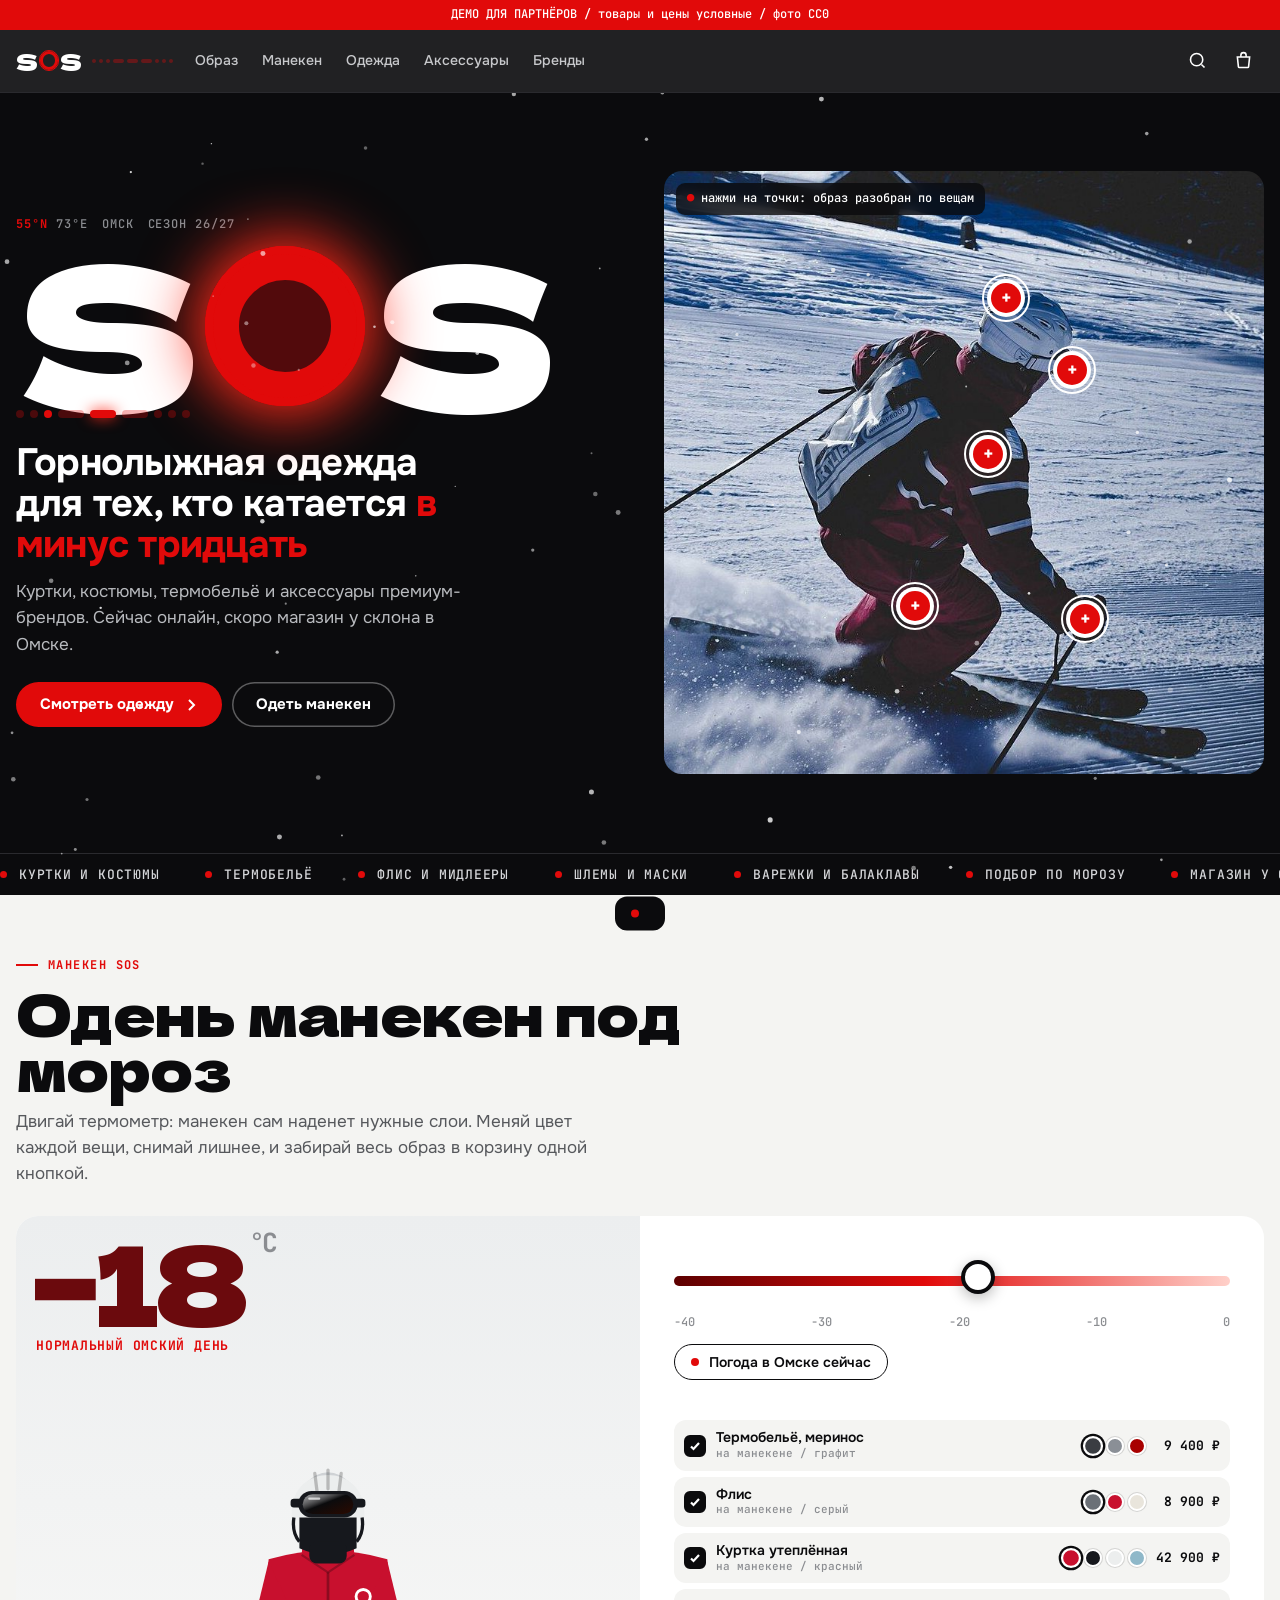
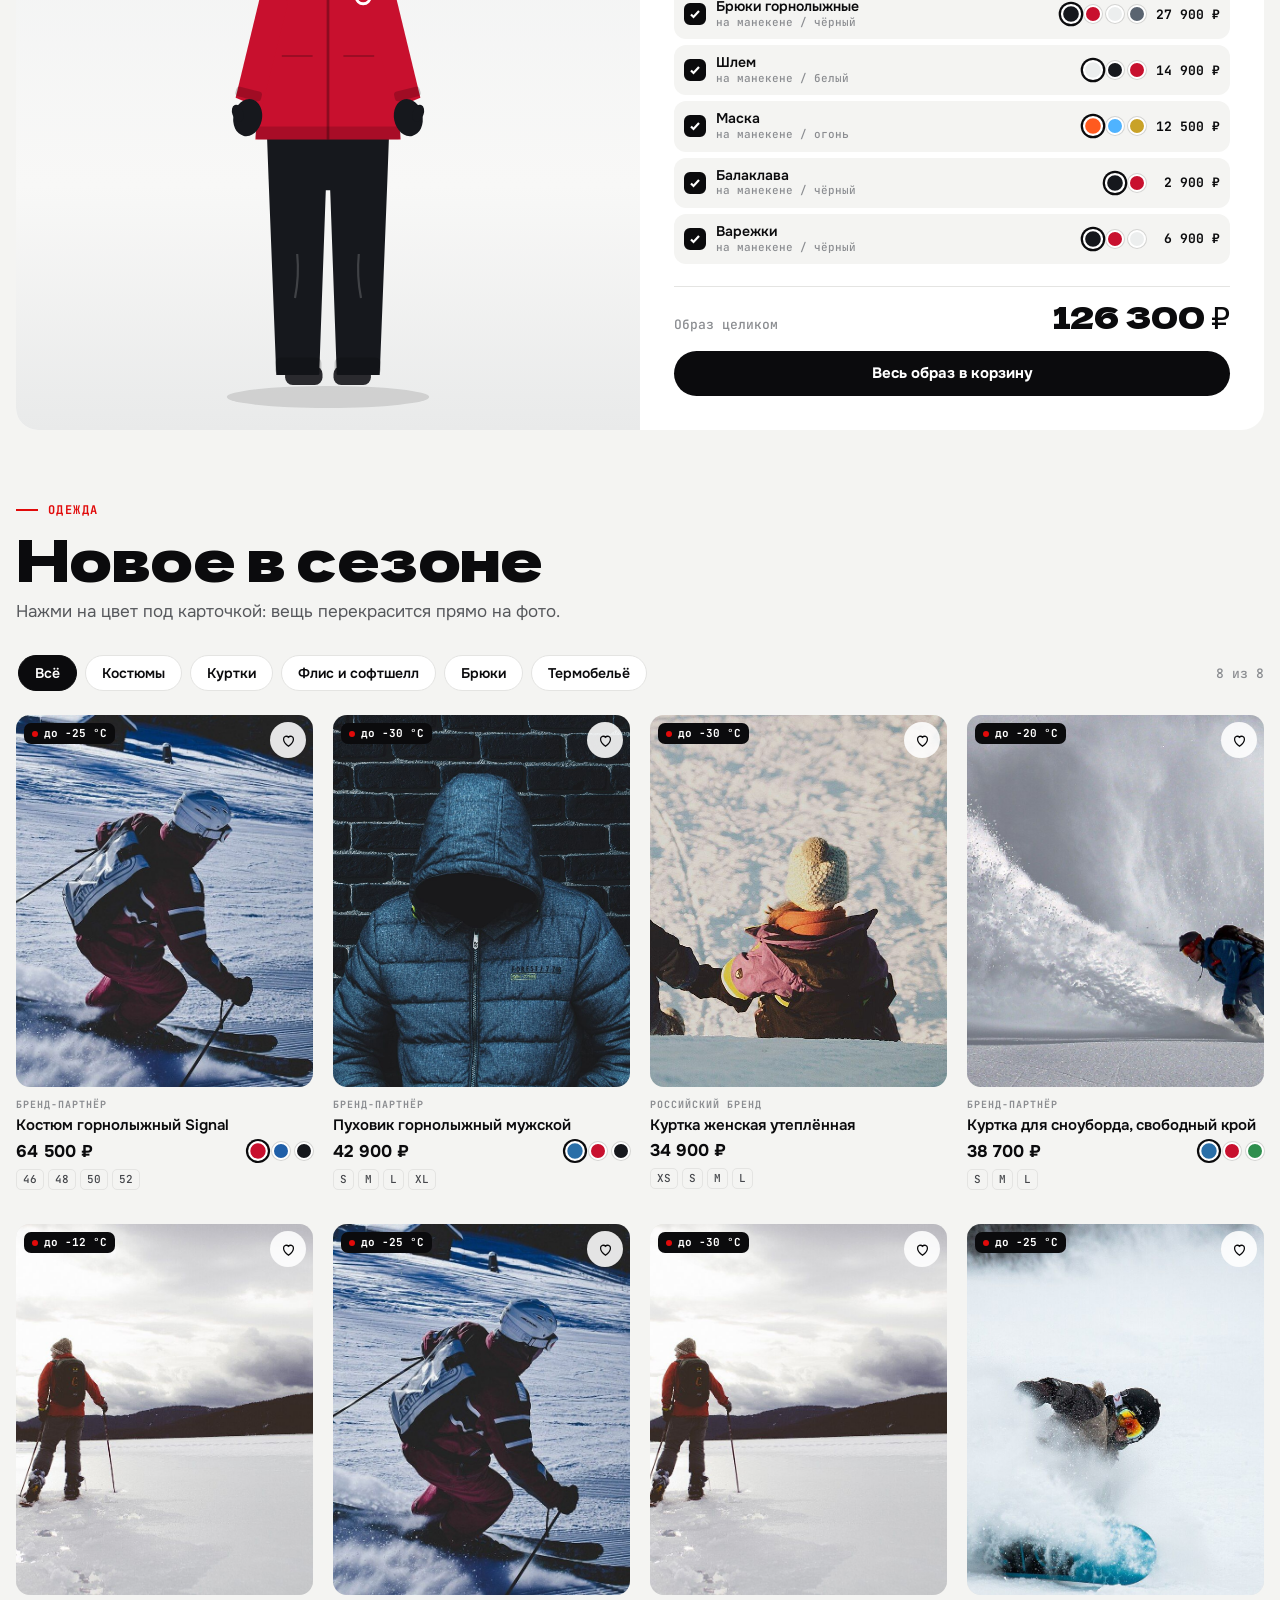
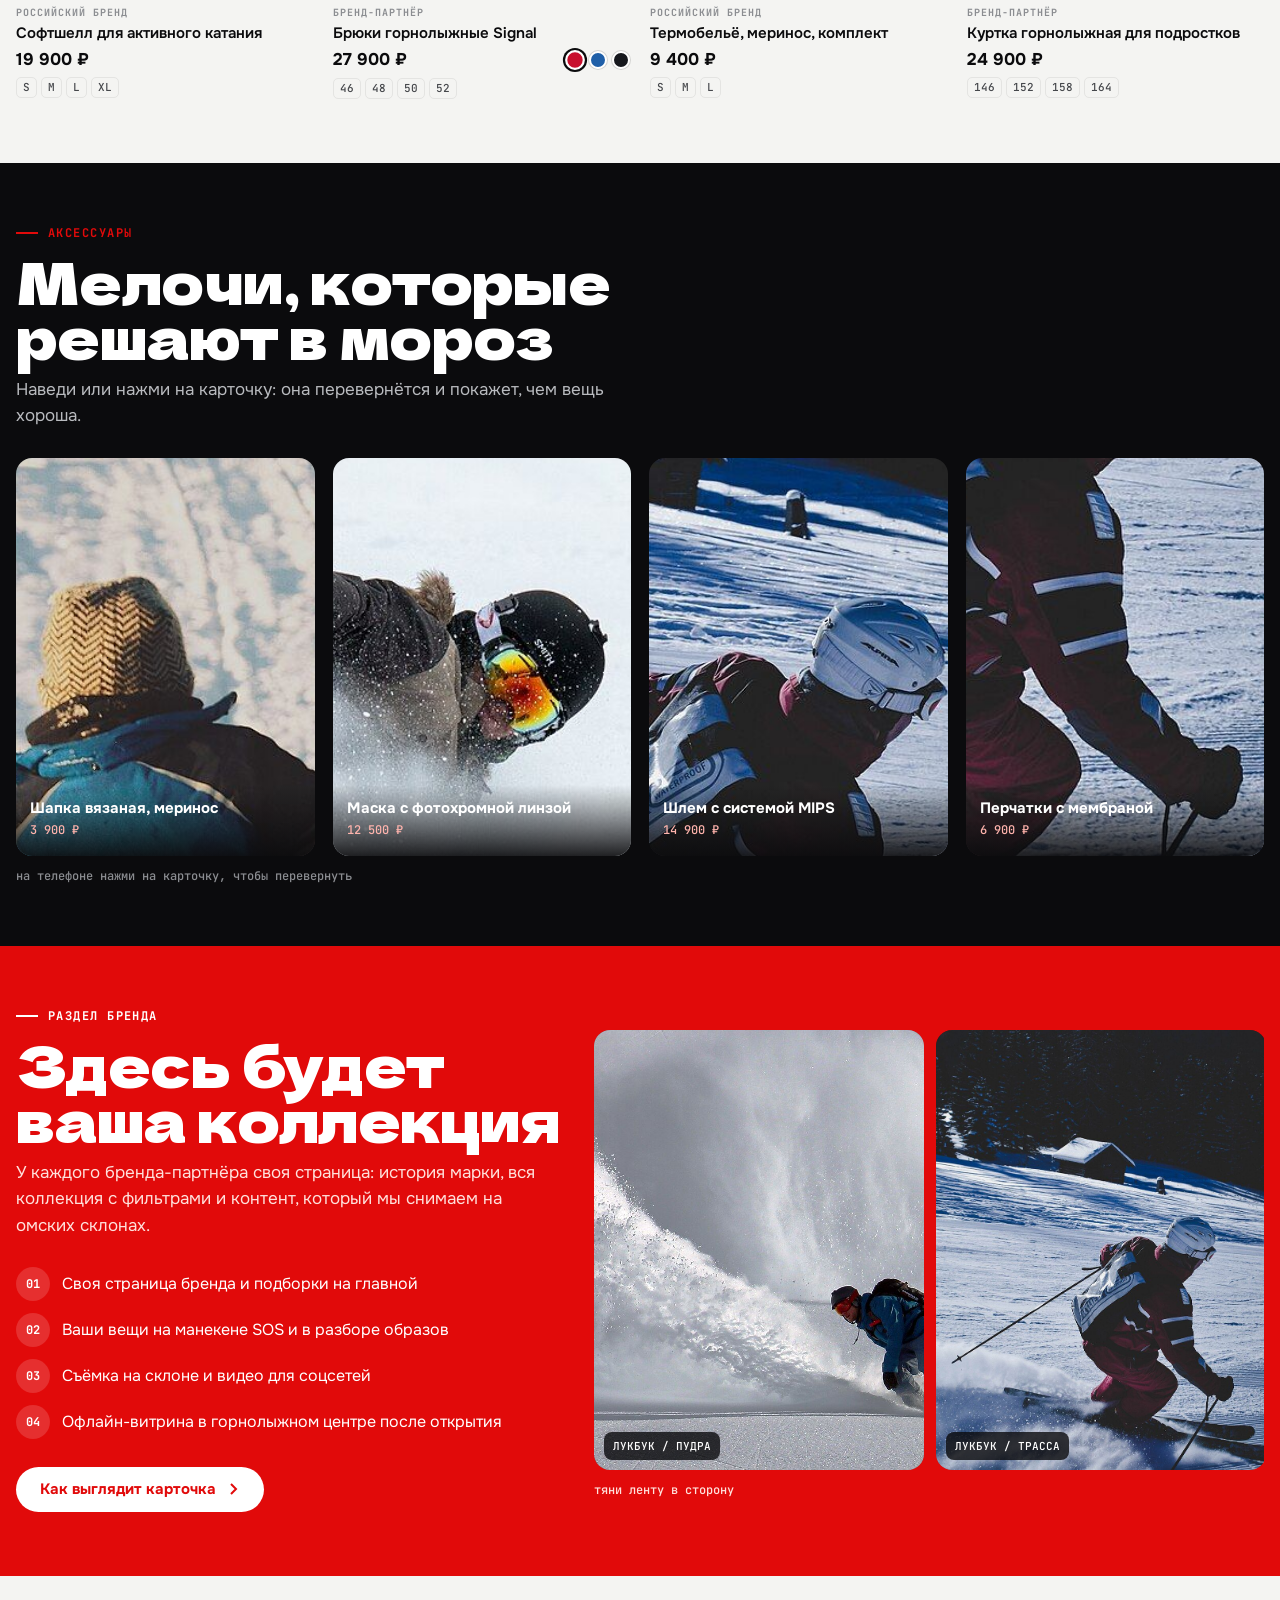
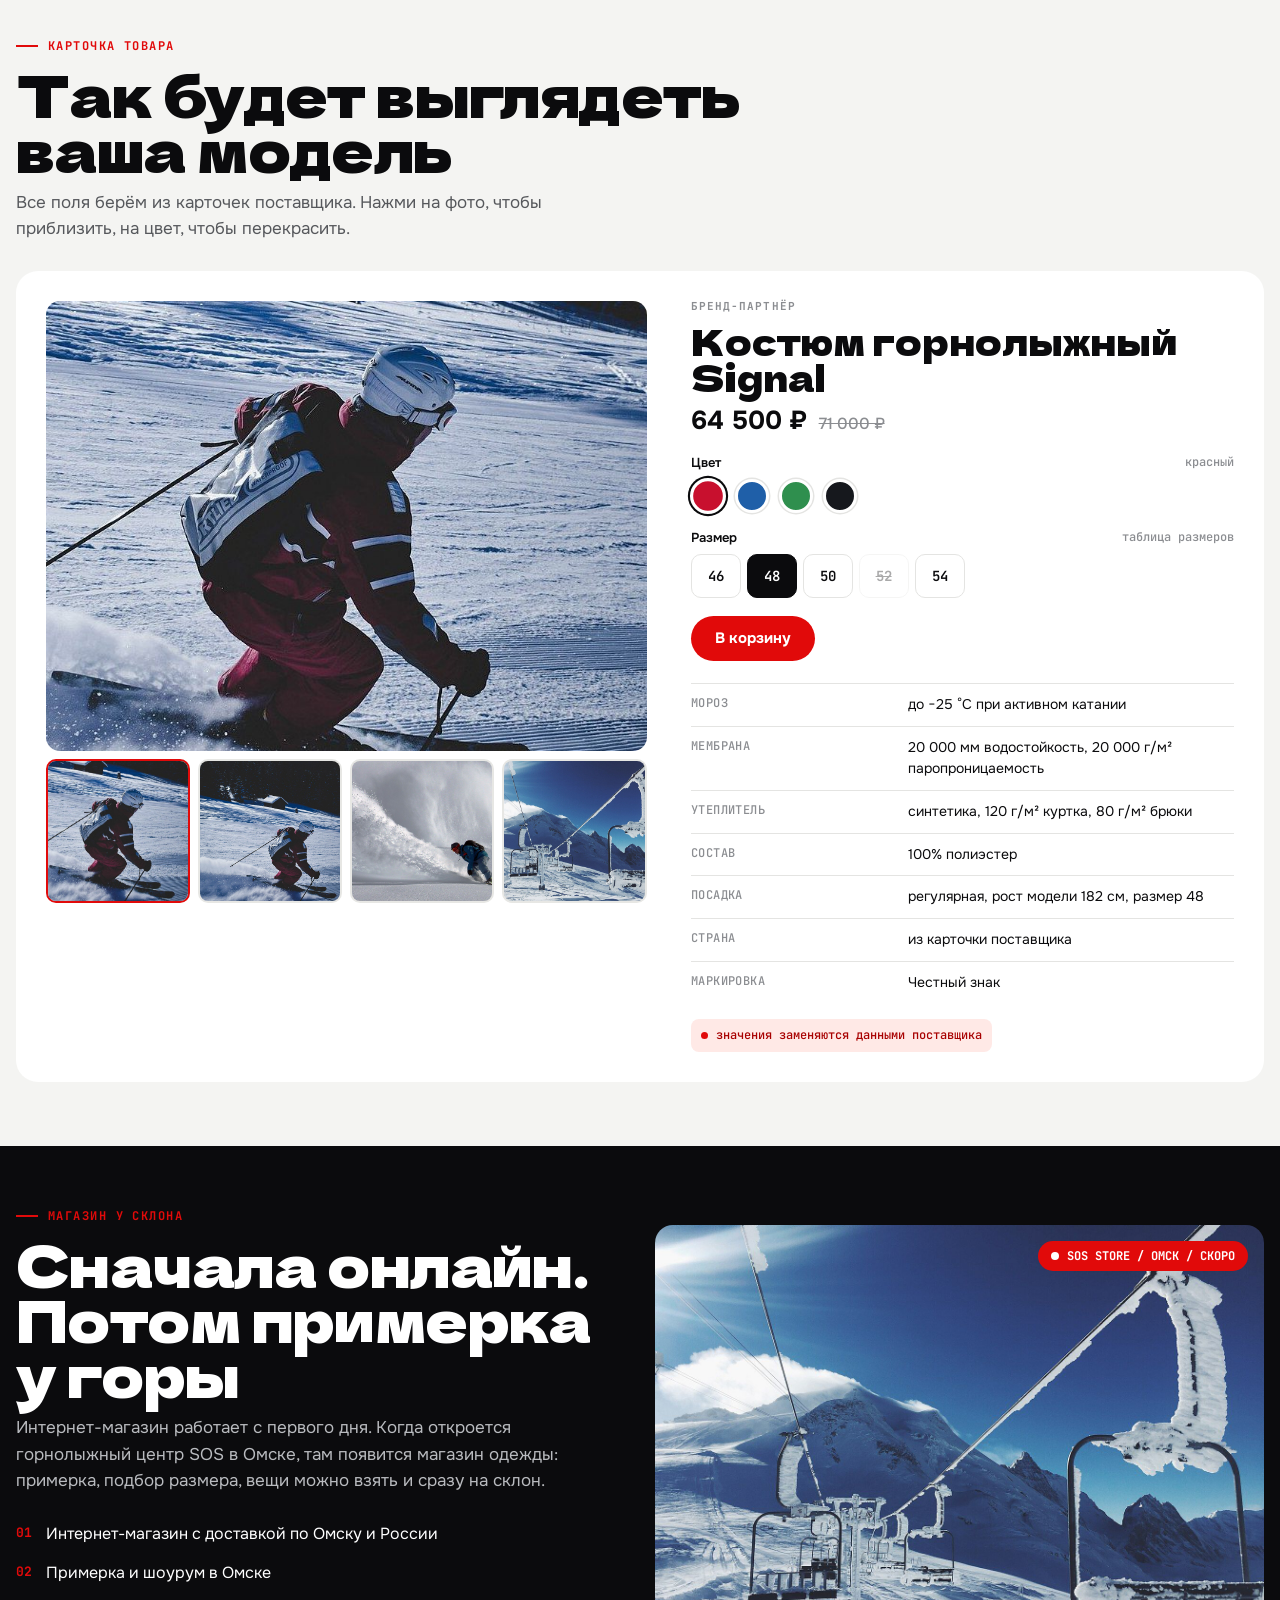
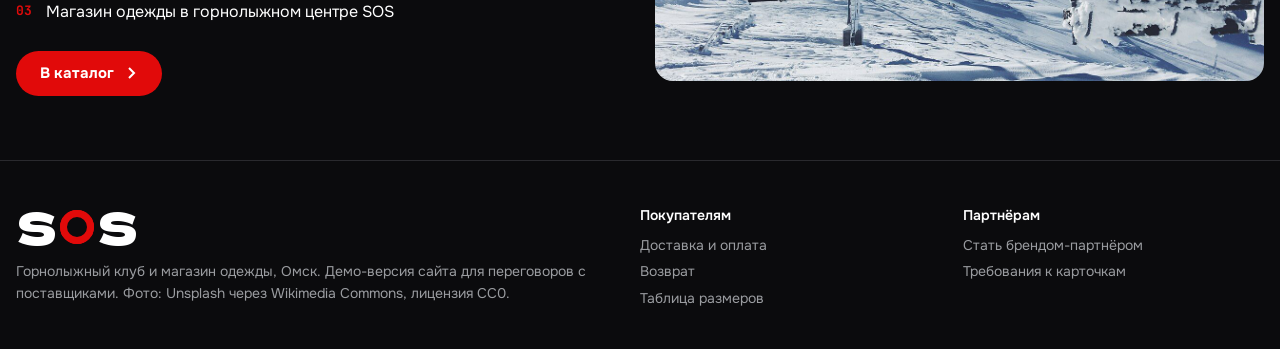
==== commit 749ac151: "update" ====
--- a/shop/index.html
+++ b/shop/index.html
@@ -127,6 +127,7 @@
 .stage .tv small{font:700 .24em/1 var(--mono);color:var(--gry);vertical-align:top;margin-left:2px}
 .stage .tn{position:absolute;left:20px;top:clamp(80px,12vw,122px);font:700 13px/1.2 var(--mono);text-transform:uppercase;letter-spacing:.06em;color:var(--red)}
 .stage svg{width:min(330px,82%);height:auto;position:relative;z-index:1}
+@media(max-width:959px){.stage{flex-direction:column;align-items:flex-start;padding:16px 18px 0;min-height:0}.stage .tv,.stage .tn{position:static}.stage .tn{margin:8px 0 6px}.stage svg{align-self:center;width:min(300px,78%)}}
 .lay{transition:opacity .5s var(--ease),transform .55s var(--ease);transform-box:fill-box;transform-origin:50% 0}
 .lay.off{opacity:0;transform:translateY(-18px) scale(1.04)}
 .lay [fill="currentColor"],.lay [data-c]{transition:fill .45s}
@@ -656,8 +657,8 @@
 
 // образ с точками
 var HS=[
- {x:59.7,y:25,n:'Шлем горнолыжный с вентиляцией',c:'Шлем',p:14900,img:'look.jpg',pos:'60% 25%'},
- {x:64.5,y:32.5,n:'Маска с фотохромной линзой',c:'Маска',p:12500,img:'look.jpg',pos:'64% 32%'},
+ {x:57,y:21,n:'Шлем горнолыжный с вентиляцией',c:'Шлем',p:14900,img:'look.jpg',pos:'60% 25%'},
+ {x:68,y:33,n:'Маска с фотохромной линзой',c:'Маска',p:12500,img:'look.jpg',pos:'64% 32%'},
  {x:54,y:47,n:'Куртка горнолыжная Signal',c:'Куртка',p:42900,img:'look.jpg',pos:'55% 46%'},
  {x:70.2,y:74.3,n:'Перчатки с мембраной',c:'Перчатки',p:6900,img:'look.jpg',pos:'70% 74%'},
  {x:41.9,y:72.2,n:'Брюки горнолыжные Signal',c:'Брюки',p:27900,img:'look.jpg',pos:'42% 72%'}
@@ -667,10 +668,10 @@
   var b=document.createElement('button');b.className='hs';b.style.left=h.x+'%';b.style.top=h.y+'%';b.style.transitionDelay=(i*.12)+'s';b.setAttribute('aria-label',h.c);
   var p=document.createElement('div');p.className='pop';
   p.innerHTML='<div class="pi"><img src="img/'+h.img+'" alt="" style="object-position:'+h.pos+';transform:scale(2.4);transform-origin:'+h.pos+'"></div><div><small>'+h.c+'</small><b>'+h.n+'</b><div class="pp">'+fmt(h.p)+'</div><button>В корзину</button></div>';
-  var right=h.x>55;p.style.top='calc('+h.y+'% + 22px)';
-  if(right){p.style.right=(100-h.x-4)+'%'}else{p.style.left=Math.max(0,h.x-6)+'%'}
-  if(h.y>60){p.style.top='auto';p.style.bottom='calc('+(100-h.y)+'% + 22px)'}
-  b.addEventListener('click',function(e){e.stopPropagation();var on=!b.classList.contains('on');closePops();if(on){b.classList.add('on');p.classList.add('on')}});
+  function place(){var bw=lb.clientWidth,bh=lb.clientHeight,pw=p.offsetWidth,ph=p.offsetHeight,cx=bw*h.x/100,cy=bh*h.y/100;
+    p.style.left=Math.max(8,Math.min(bw-pw-8,cx-pw/2))+'px';
+    p.style.top=(h.y>55?cy-ph-24:cy+24)+'px'}
+  b.addEventListener('click',function(e){e.stopPropagation();var on=!b.classList.contains('on');closePops();if(on){place();b.classList.add('on');p.classList.add('on')}});
   p.querySelector('button').addEventListener('click',function(e){e.stopPropagation();add([{n:h.n,p:h.p,img:h.img,pos:h.pos}],this);closePops()});
   lb.appendChild(b);lb.appendChild(p);
 });
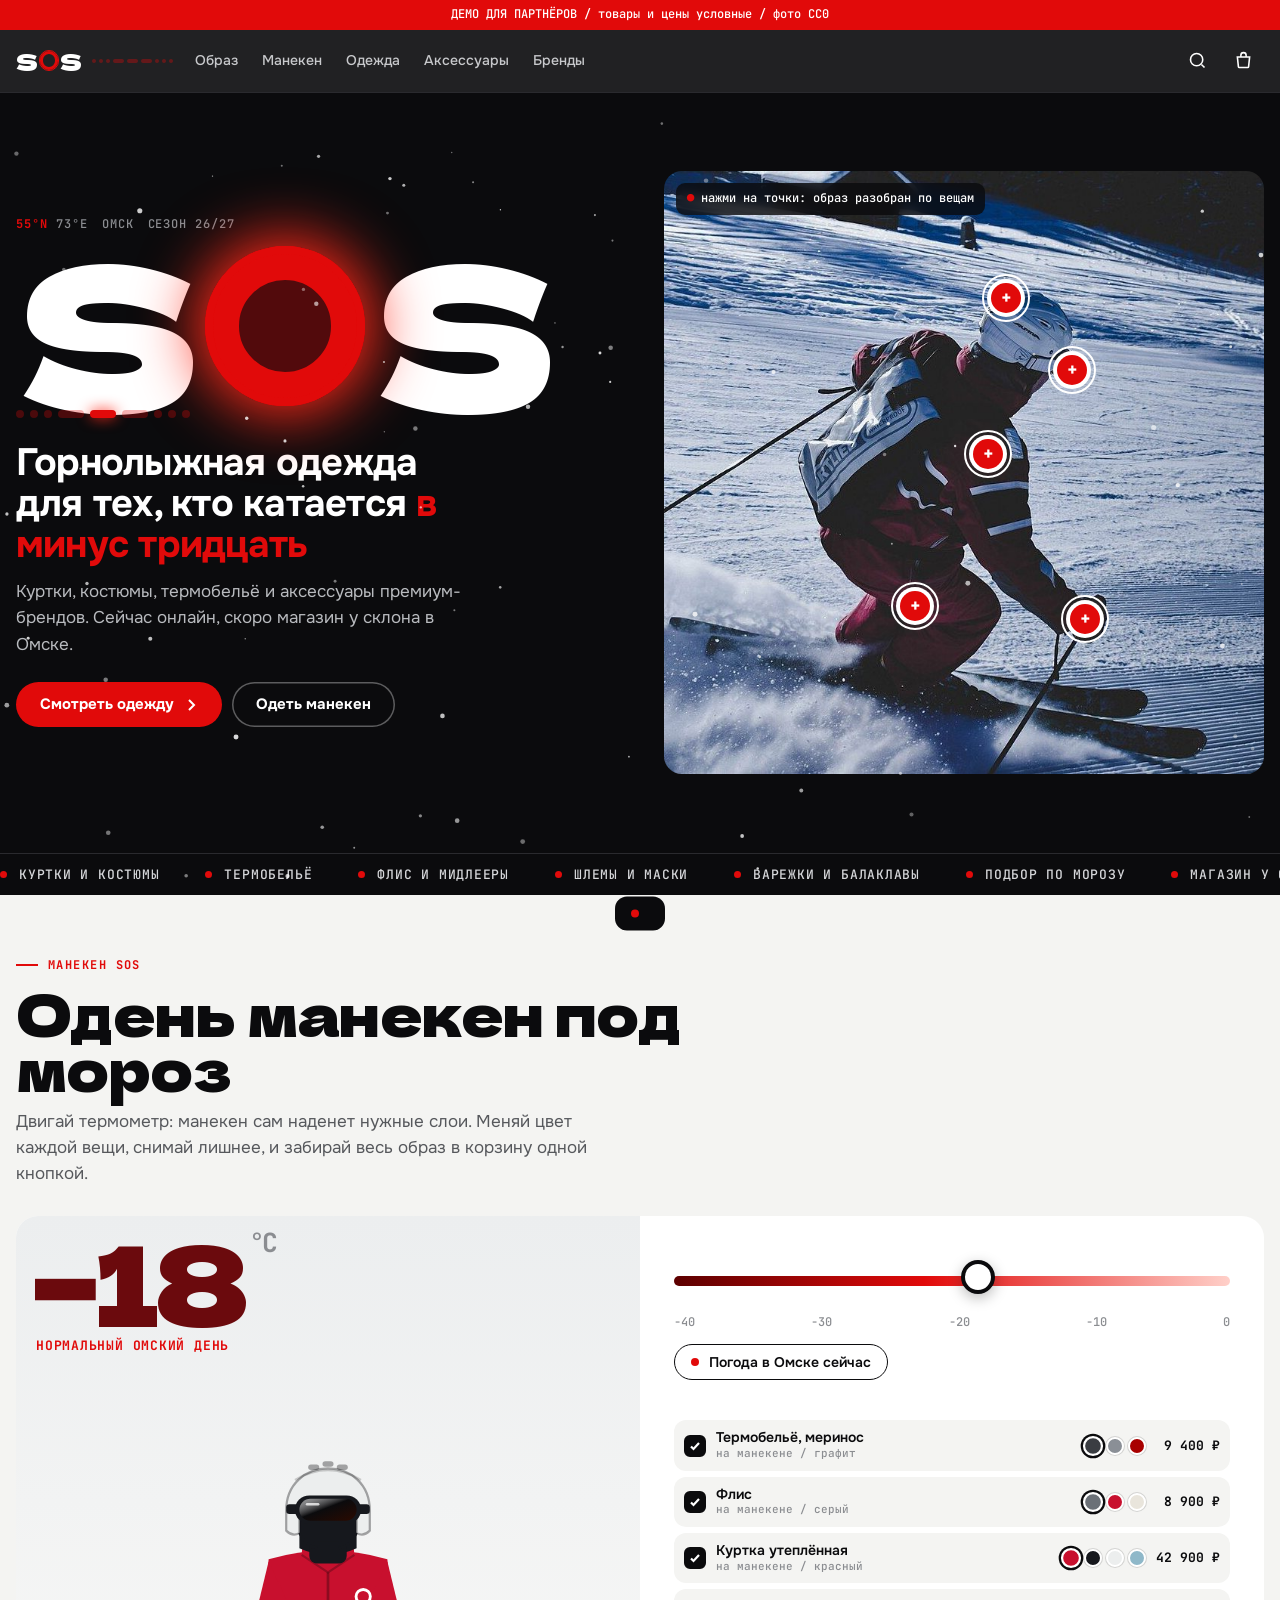
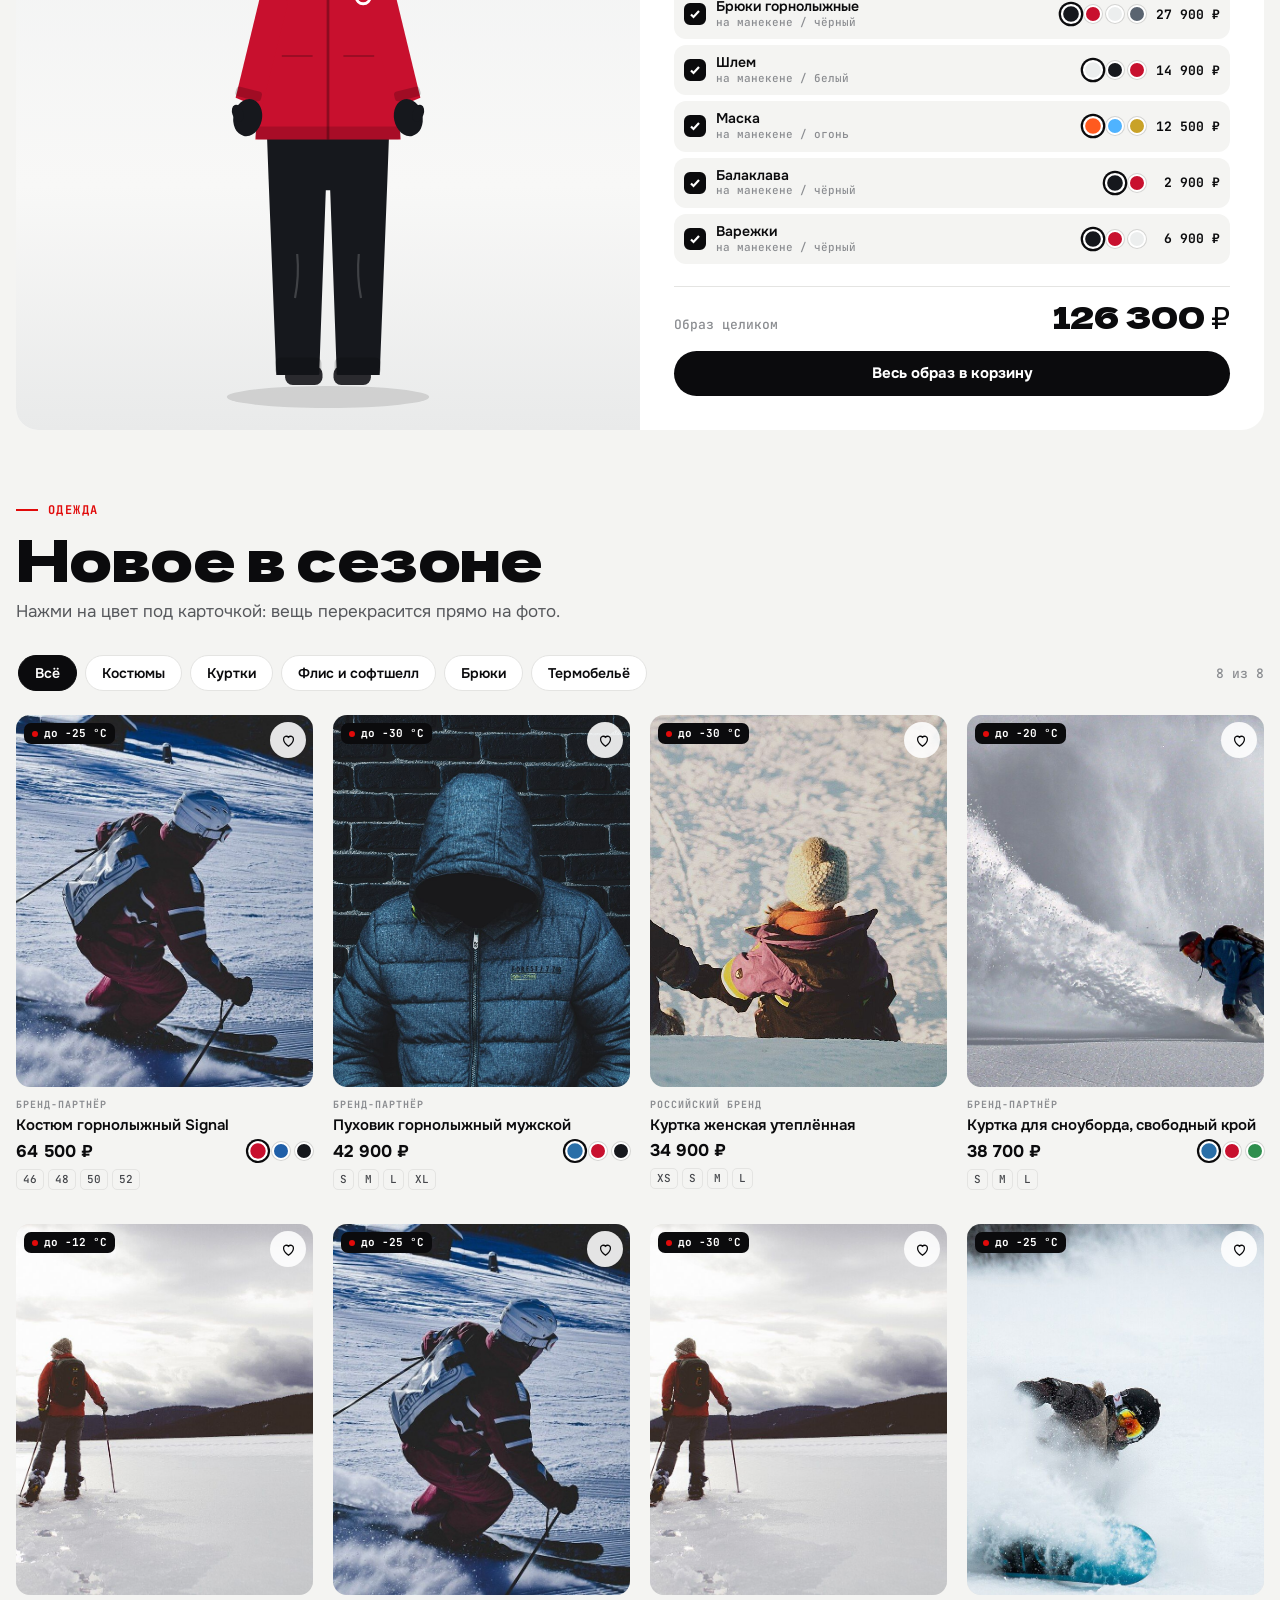
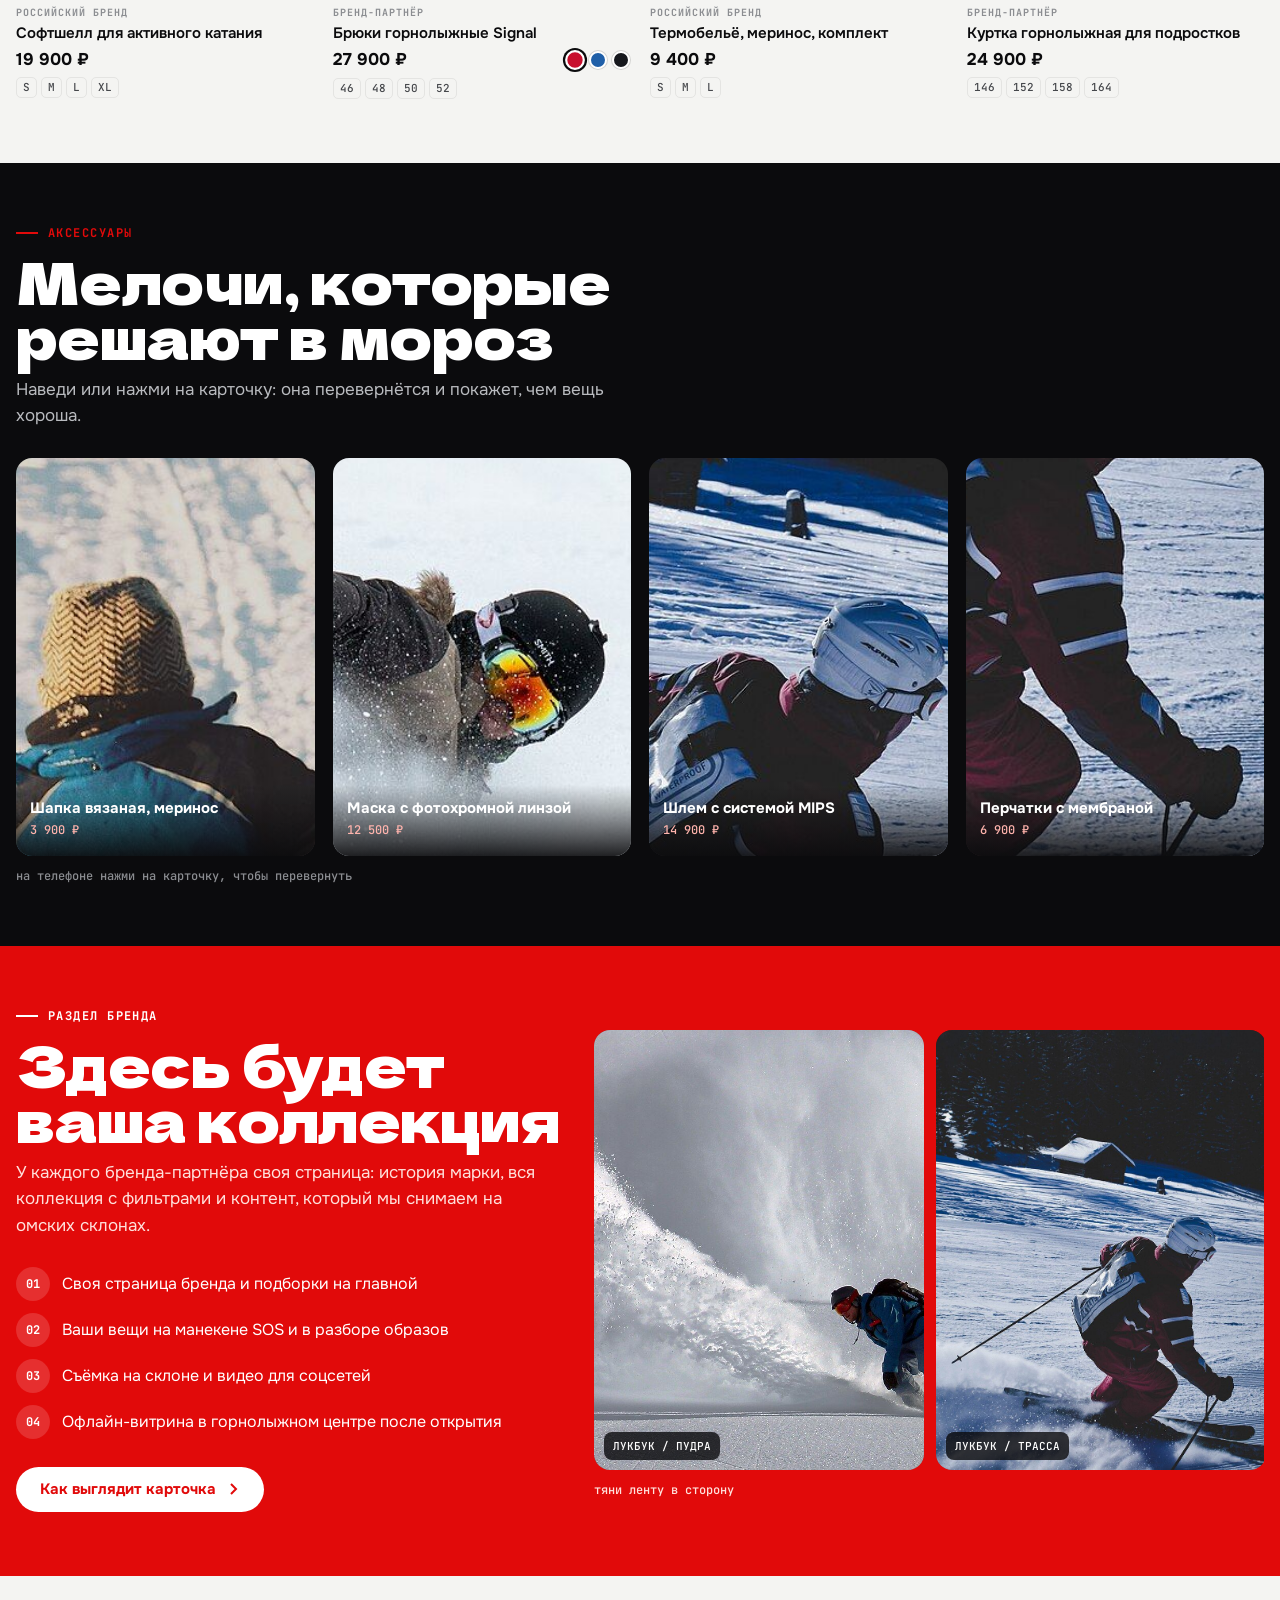
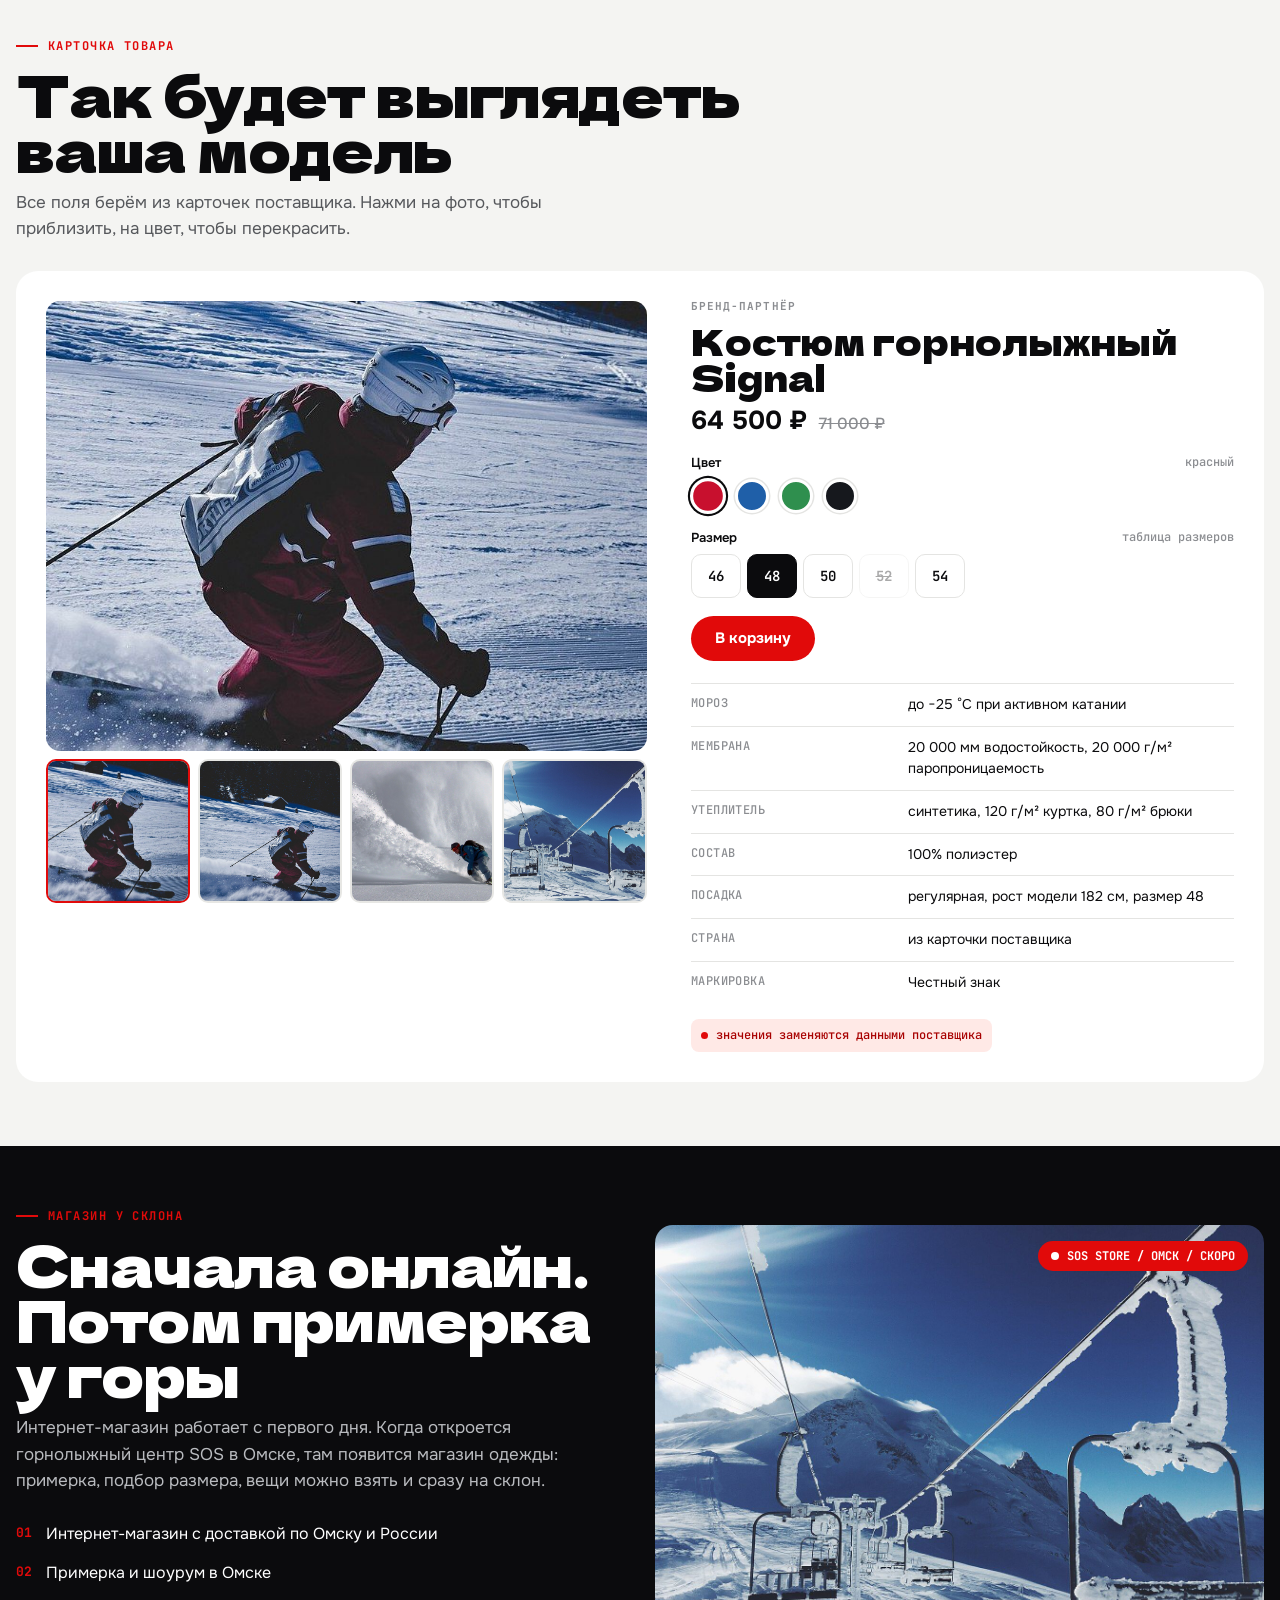
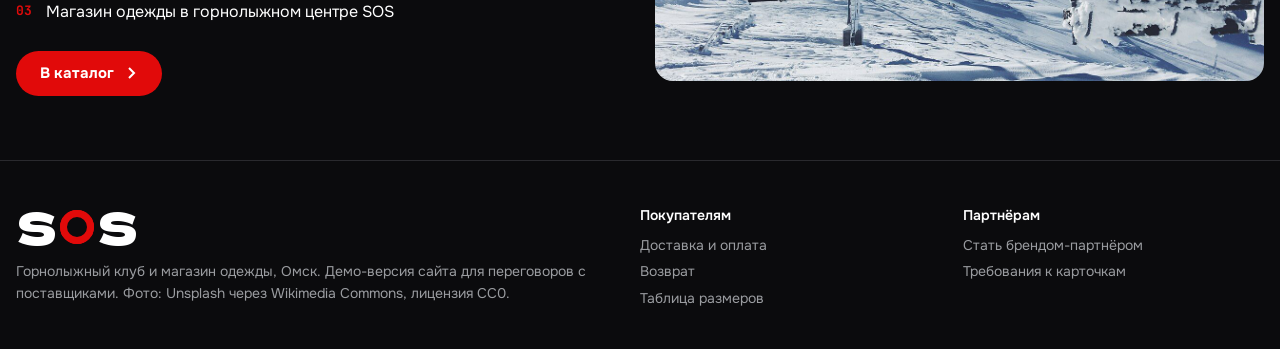
==== commit 5e7ebf5d: "update" ====
--- a/shop/index.html
+++ b/shop/index.html
@@ -439,16 +439,17 @@
         </g>
         <!-- шлем -->
         <g class="lay" data-k="helmet" style="color:#eceeee">
-          <path fill="currentColor" d="M117 70 C117 24 183 24 183 70 L183 74 L117 74 Z"/>
-          <path d="M138 34 L140 50 M150 31 V48 M162 34 L160 50" stroke="#000" stroke-opacity=".22" stroke-width="3" stroke-linecap="round"/>
-          <path d="M119 74 Q117 88 124 96 M181 74 Q183 88 176 96" stroke="#16181d" stroke-width="3" fill="none"/>
+          <path fill="currentColor" stroke="#0b0b0d" stroke-opacity=".35" stroke-width="2" d="M112 70 C110 16 190 16 188 70 L188 86 Q182 92 176 88 L176 70 L124 70 L124 88 Q118 92 112 86 Z"/>
+          <path d="M120 40 Q150 22 180 40" stroke="#0b0b0d" stroke-opacity=".18" stroke-width="2" fill="none"/>
+          <rect x="132" y="26" width="10" height="5" rx="2.5" fill="#0b0b0d" opacity=".35"/><rect x="145" y="23" width="10" height="5" rx="2.5" fill="#0b0b0d" opacity=".35"/><rect x="158" y="26" width="10" height="5" rx="2.5" fill="#0b0b0d" opacity=".35"/>
+          <path d="M124 88 Q130 100 140 102 M176 88 Q170 100 160 102" stroke="#16181d" stroke-width="2.5" fill="none"/>
         </g>
         <!-- маска -->
         <g class="lay" data-k="gog" style="color:#ff5a1f">
-          <rect x="116" y="57" width="68" height="8" rx="3" fill="#16181d"/>
-          <rect x="123" y="50" width="54" height="24" rx="12" fill="#16181d"/>
-          <rect x="127" y="53" width="46" height="18" rx="9" fill="url(#lens)"/>
-          <path d="M133 57 L142 57" stroke="#fff" stroke-opacity=".7" stroke-width="2" stroke-linecap="round"/>
+          <rect x="112" y="62" width="76" height="9" rx="3" fill="#16181d"/>
+          <rect x="120" y="54" width="60" height="26" rx="13" fill="#16181d"/>
+          <rect x="124" y="57" width="52" height="20" rx="10" fill="url(#lens)"/>
+          <path d="M131 62 L141 62" stroke="#fff" stroke-opacity=".75" stroke-width="2.4" stroke-linecap="round"/>
         </g>
         <!-- варежки -->
         <g class="lay" data-k="mitt" style="color:#16181d">
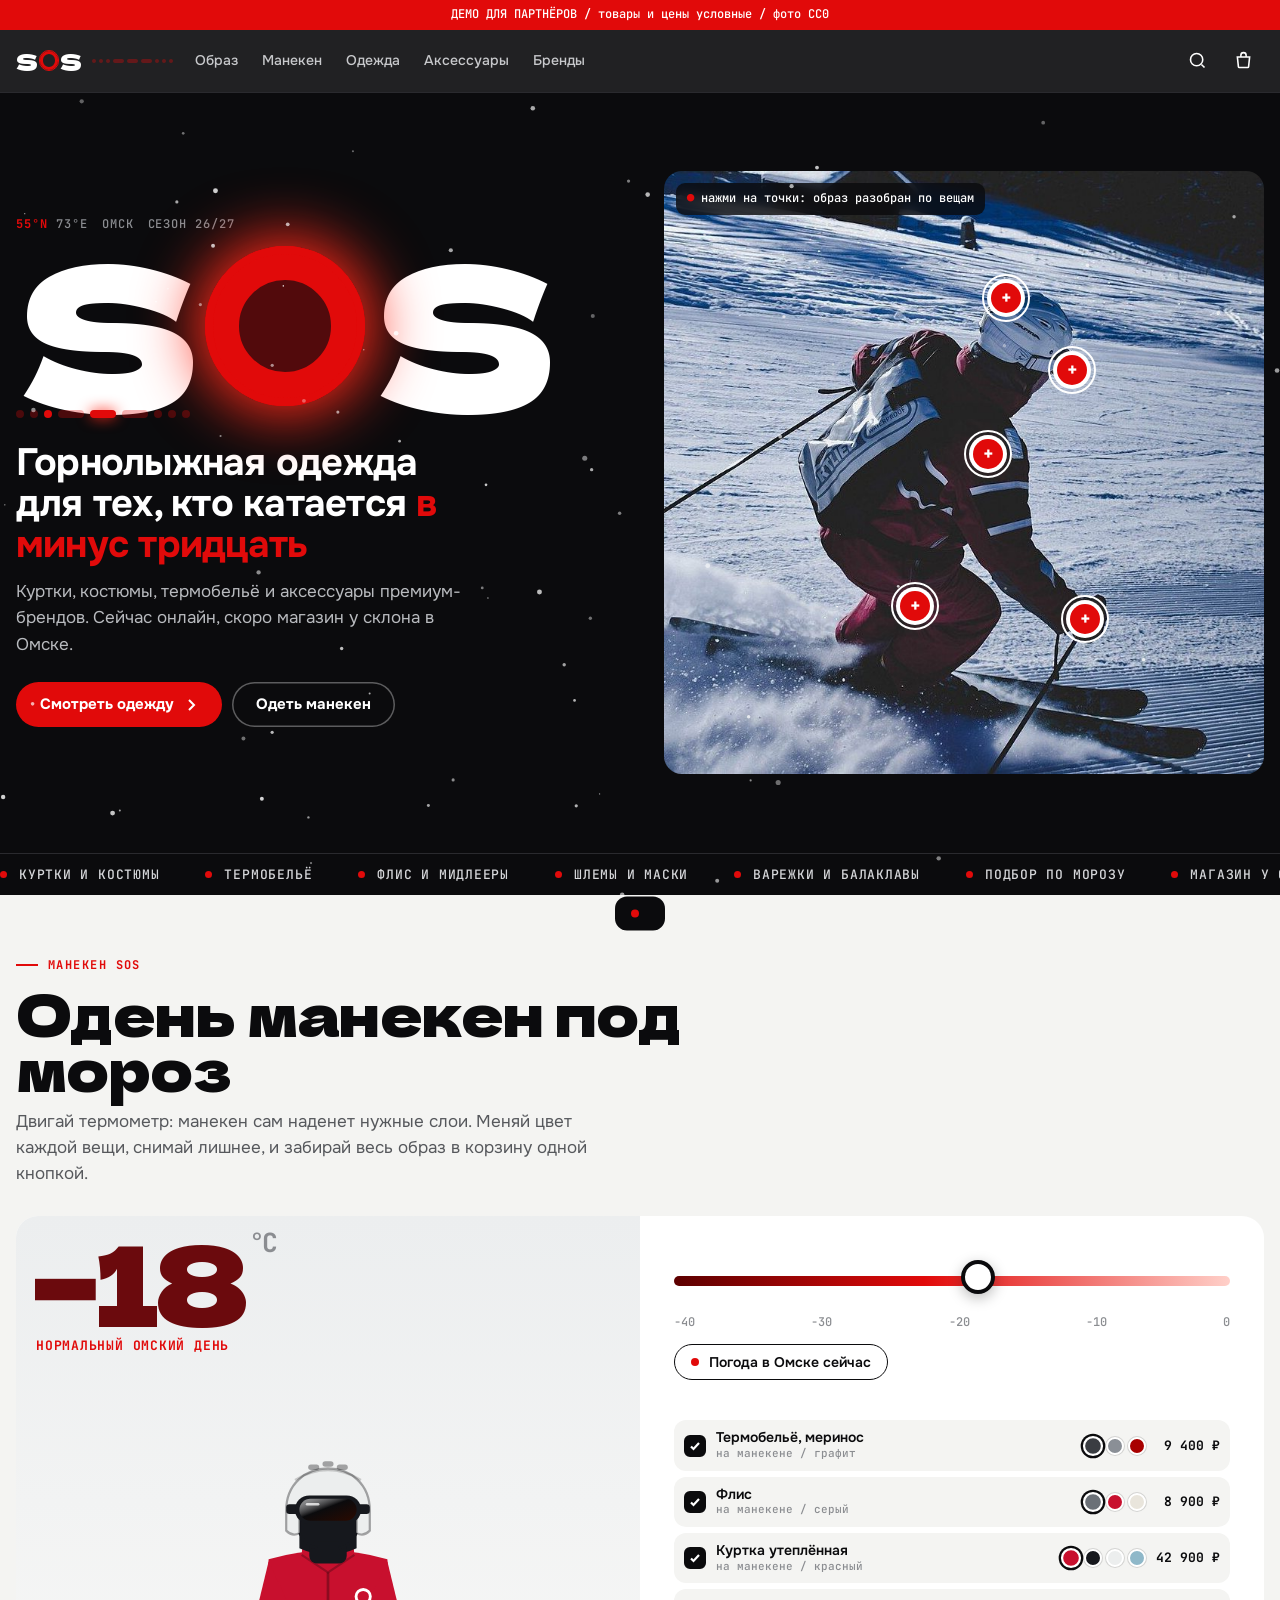
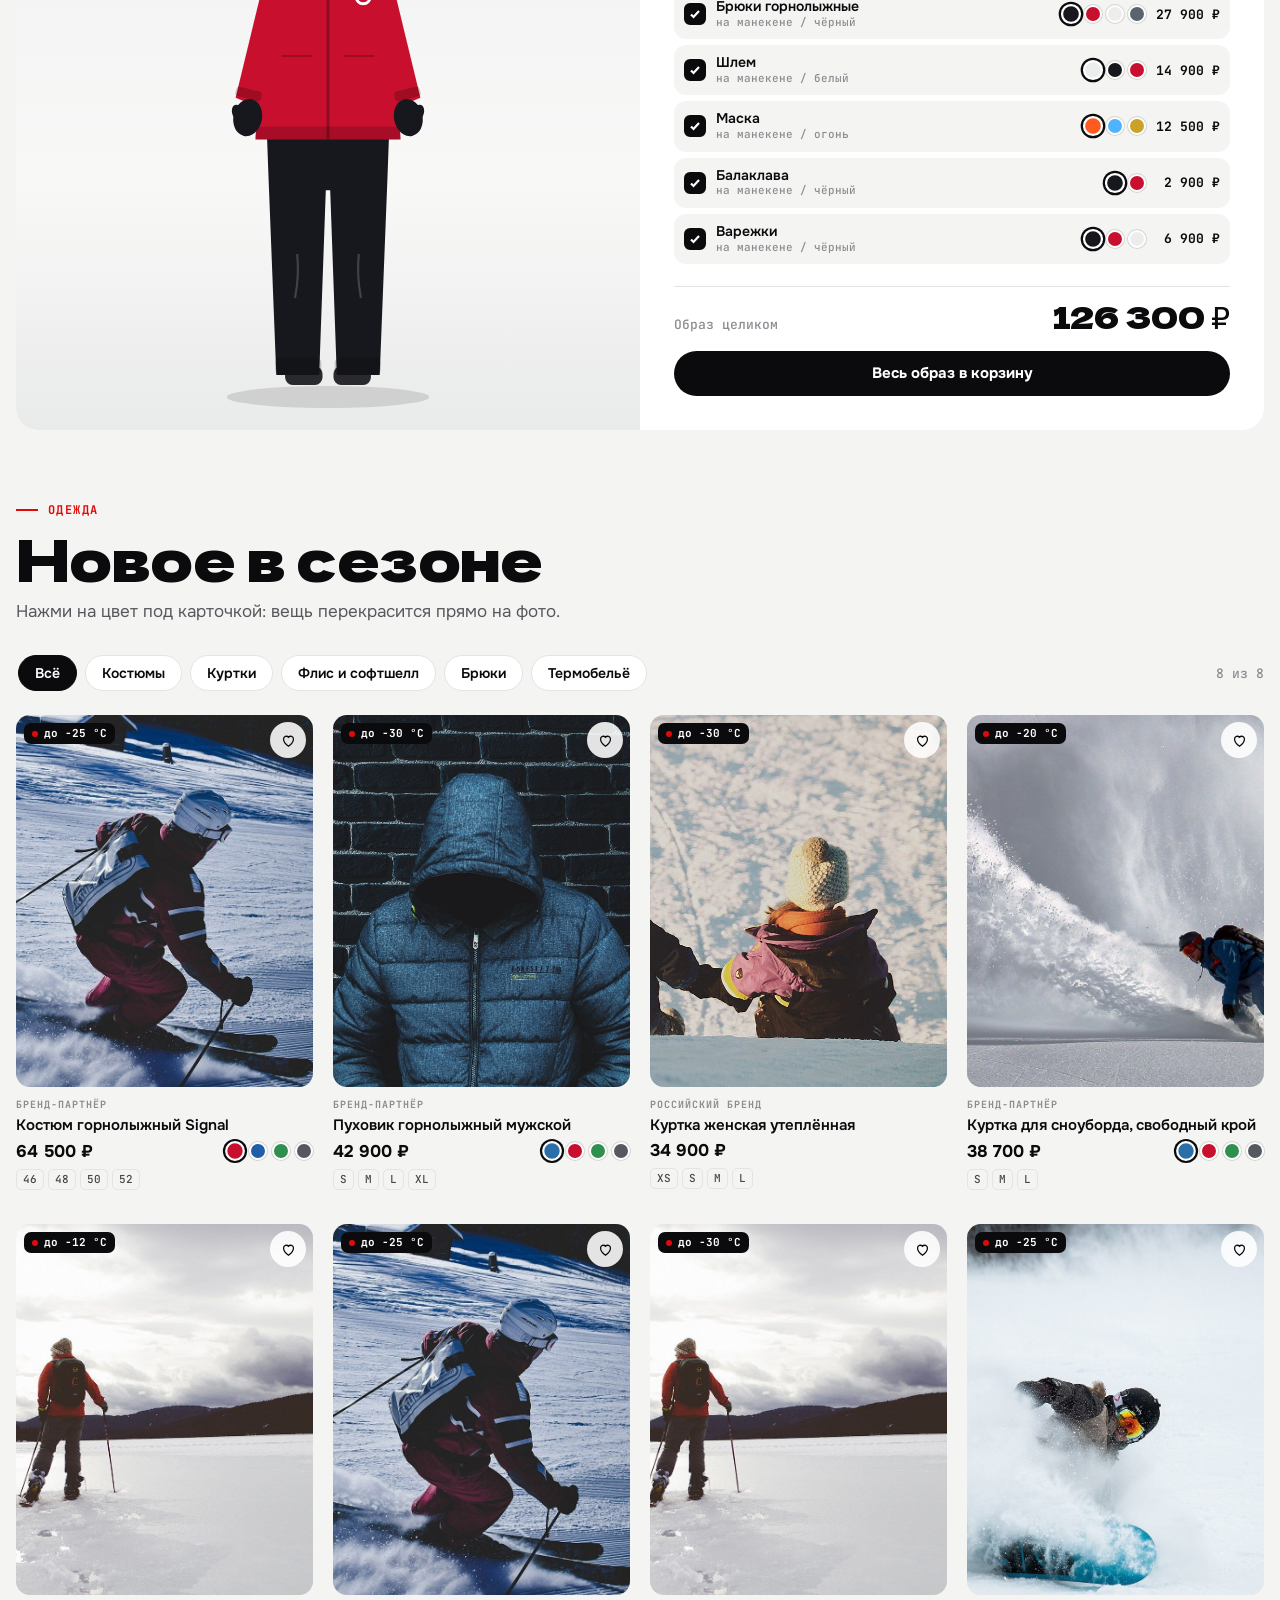
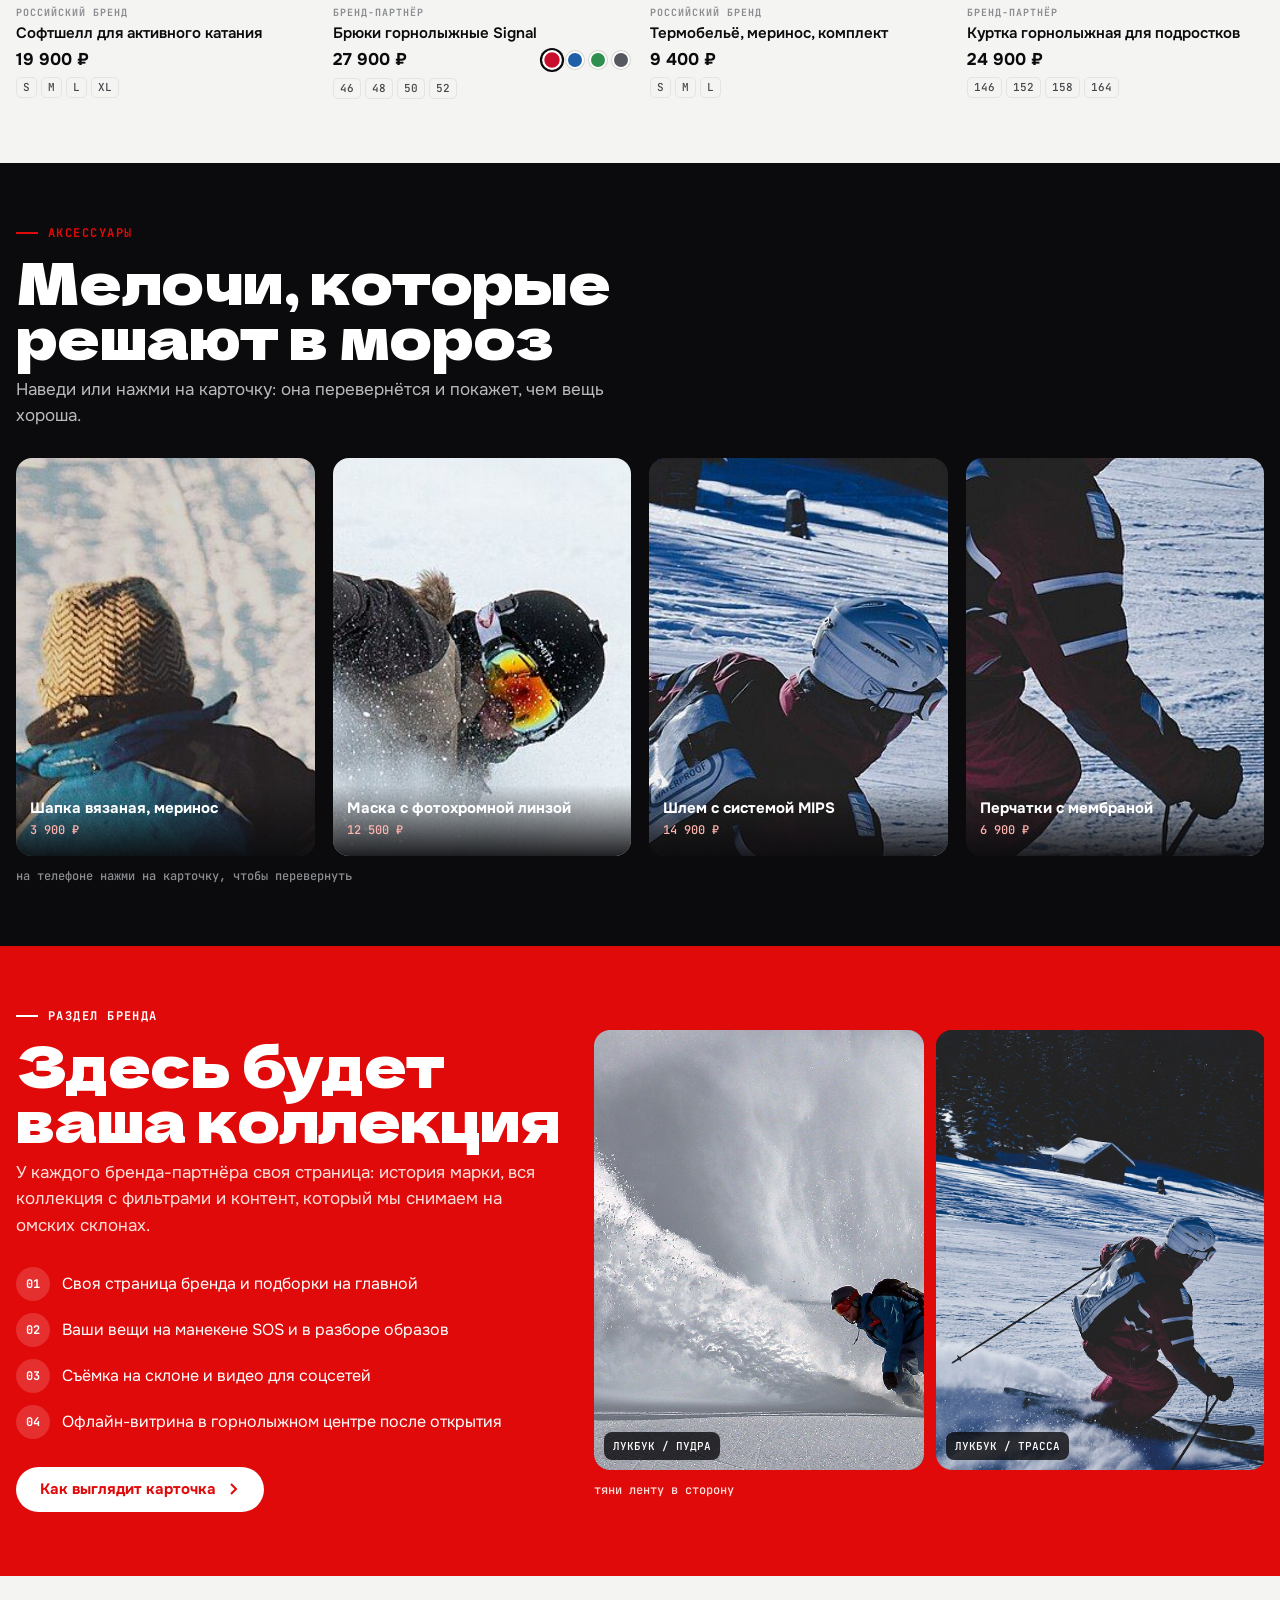
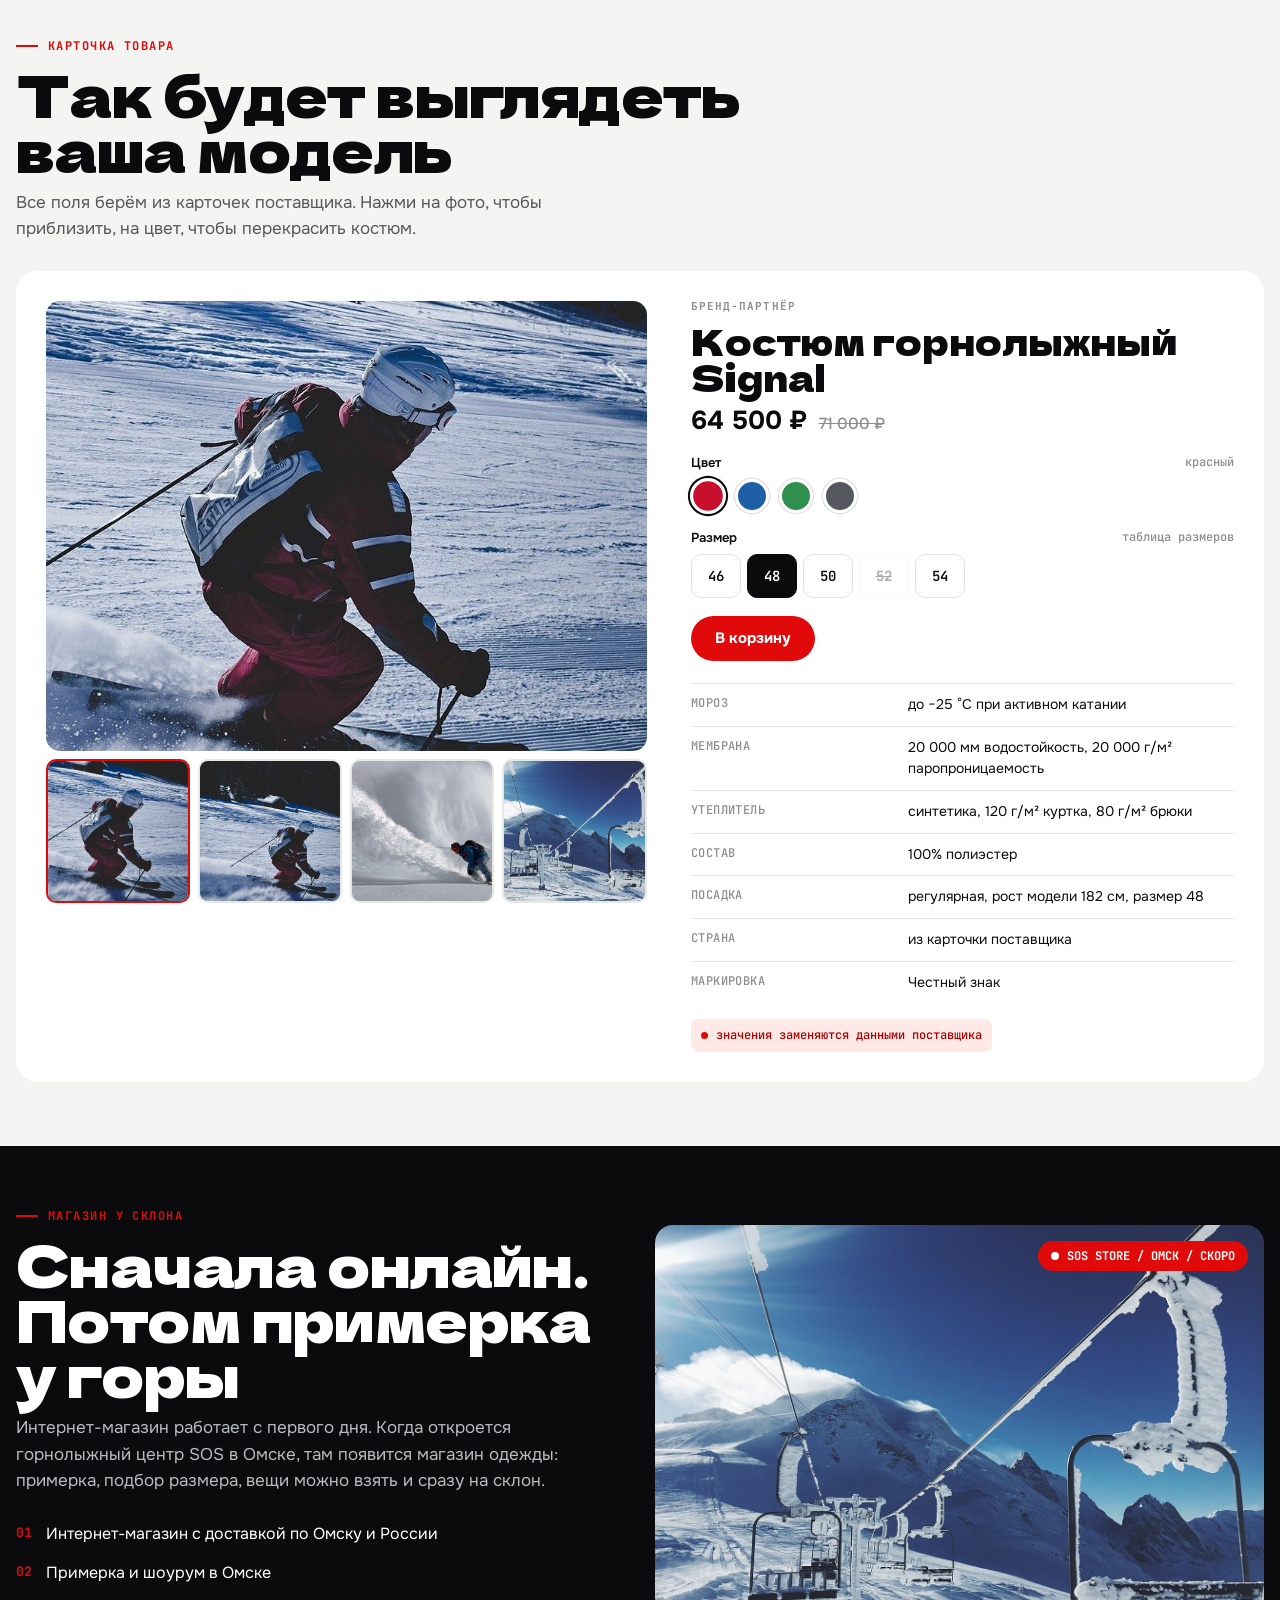
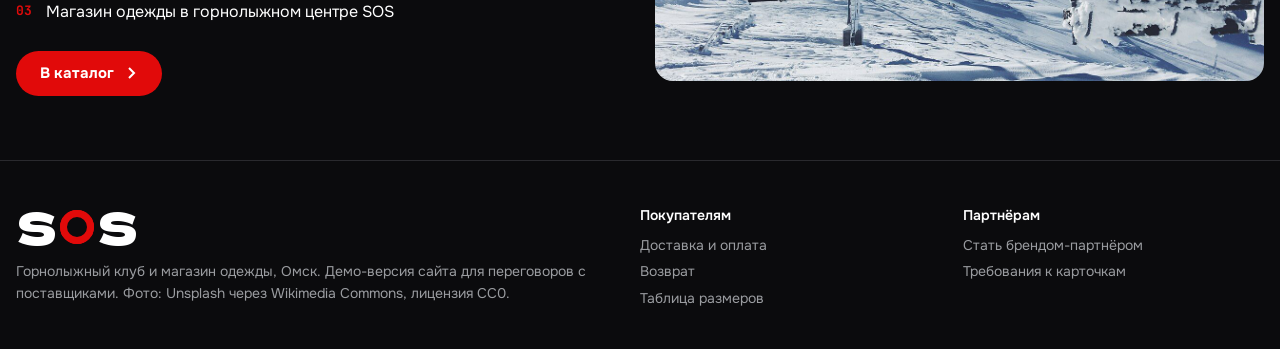
==== commit da15f3f7: "update" ====
--- a/shop/index.html
+++ b/shop/index.html
@@ -182,6 +182,9 @@
 .pc .ph{position:relative;aspect-ratio:4/5;border-radius:14px;overflow:hidden;background:#e7e7e4;transition:transform .25s ease}
 .pc .ph img{width:100%;height:100%;object-fit:cover;transition:transform .7s var(--ease),filter .5s var(--ease)}
 .pc:hover .ph img{transform:scale(1.06)}
+.tint{position:absolute;inset:0;pointer-events:none;mix-blend-mode:color;opacity:0;transition:opacity .45s var(--ease),background-color .45s,transform .7s var(--ease);-webkit-mask-repeat:no-repeat;mask-repeat:no-repeat;-webkit-mask-size:cover;mask-size:cover}
+.pc:hover .tint{transform:scale(1.06)}
+.gal .main.zoom .tint{opacity:0!important}
 .pc .shine{position:absolute;inset:0;background:radial-gradient(circle at var(--mx,50%) var(--my,50%),#ffffff40,transparent 45%);opacity:0;transition:opacity .3s;pointer-events:none}
 .pc:hover .shine{opacity:1}
 .badge{position:absolute;left:8px;top:8px;background:var(--blk);color:#fff;border-radius:7px;padding:5px 8px;font:700 11px/1 var(--mono);display:flex;gap:6px;align-items:center}
@@ -524,10 +527,10 @@
 <section class="sec" id="product"><div class="w">
   <p class="kick rv">Карточка товара</p>
   <h2 class="h2 rv">Так будет выглядеть ваша модель</h2>
-  <p class="sub rv">Все поля берём из карточек поставщика. Нажми на фото, чтобы приблизить, на цвет, чтобы перекрасить.</p>
+  <p class="sub rv">Все поля берём из карточек поставщика. Нажми на фото, чтобы приблизить, на цвет, чтобы перекрасить костюм.</p>
   <div class="pd rv">
     <div class="gal">
-      <div class="main" id="gMain"><img src="img/look.jpg" alt="Горнолыжный костюм на трассе" id="gImg"></div>
+      <div class="main" id="gMain"><img src="img/look.jpg" alt="Горнолыжный костюм на трассе" id="gImg"><span class="tint" id="gTint" style="-webkit-mask-image:url(img/look-m.png);mask-image:url(img/look-m.png);-webkit-mask-position:50% 50%;mask-position:50% 50%"></span></div>
       <div class="thumbs" id="thumbs">
         <button class="on" data-src="img/look.jpg" data-pos="50% 50%" aria-label="Фото 1"><img src="img/look.jpg" alt="" loading="lazy"></button>
         <button data-src="img/ski.jpg" data-pos="72% 62%" aria-label="Фото 2"><img src="img/ski.jpg" alt="" style="object-position:72% 62%" loading="lazy"></button>
@@ -540,10 +543,10 @@
       <h3>Костюм горнолыжный Signal</h3>
       <p class="pr">64 500 ₽ <s>71 000 ₽</s></p>
       <div class="opt"><b>Цвет <span id="cName">красный</span></b><div class="sws" id="sws">
-        <button class="on" style="background:#c8102e" data-name="красный" data-f="none" aria-label="Красный"></button>
-        <button style="background:#1f5fa8" data-name="синий" data-f="hue-rotate(215deg) saturate(1.1)" aria-label="Синий"></button>
-        <button style="background:#2f8f4e" data-name="хвойный" data-f="hue-rotate(115deg) saturate(.8)" aria-label="Зелёный"></button>
-        <button style="background:#16181d" data-name="чёрный" data-f="saturate(0) brightness(.85) contrast(1.15)" aria-label="Чёрный"></button>
+        <button class="on" style="background:#c8102e" data-name="красный" data-t="" aria-label="Красный"></button>
+        <button style="background:#1f5fa8" data-name="синий" data-t="#1f5fa8" aria-label="Синий"></button>
+        <button style="background:#2f8f4e" data-name="хвойный" data-t="#2f8f4e" aria-label="Зелёный"></button>
+        <button style="background:#55595f" data-name="графит" data-t="#7a7f86" aria-label="Графит"></button>
       </div></div>
       <div class="opt"><b>Размер <span>таблица размеров</span></b><div class="sizes" id="sizes">
         <button>46</button><button class="on">48</button><button>50</button><button disabled>52</button><button>54</button>
@@ -726,20 +729,24 @@
   .catch(function(){m.textContent='Не получилось достать погоду, двигай термометр вручную.'})});
 setT(-18,false);
 
+// перекраска одежды по маске
+function tint(el,c){if(!el)return;if(c){el.style.backgroundColor=c;el.style.opacity=1}else el.style.opacity=0}
+
 // каталог
-var RED='none',BLUE='hue-rotate(215deg) saturate(1.1)',GREEN='hue-rotate(115deg) saturate(.8)',BLACK='saturate(0) brightness(.85) contrast(1.15)',RED_FROM_BLUE='hue-rotate(150deg) saturate(1.3)';
+var SW_RED=[['#c8102e',null],['#1f5fa8','#1f5fa8'],['#2f8f4e','#2f8f4e'],['#55595f','#7a7f86']];
+var SW_BLUE=[['#2a6fa8',null],['#c8102e','#d01020'],['#2f8f4e','#2f8f4e'],['#55595f','#7a7f86']];
 var P=[
- {n:'Костюм горнолыжный Signal',b:'Бренд-партнёр',c:'Костюмы',p:64500,t:-25,img:'look.jpg',pos:'50% 55%',sz:['46','48','50','52'],sw:[['#c8102e',RED],['#1f5fa8',BLUE],['#16181d',BLACK]]},
- {n:'Пуховик горнолыжный мужской',b:'Бренд-партнёр',c:'Куртки',p:42900,t:-30,img:'jacket.jpg',pos:'50% 45%',sz:['S','M','L','XL'],sw:[['#2a6fa8','none'],['#c8102e',RED_FROM_BLUE],['#16181d',BLACK]]},
+ {n:'Костюм горнолыжный Signal',b:'Бренд-партнёр',c:'Костюмы',p:64500,t:-25,img:'look.jpg',pos:'50% 55%',m:'look-m.png',sz:['46','48','50','52'],sw:SW_RED},
+ {n:'Пуховик горнолыжный мужской',b:'Бренд-партнёр',c:'Куртки',p:42900,t:-30,img:'jacket.jpg',pos:'50% 45%',m:'jacket-m.png',sz:['S','M','L','XL'],sw:SW_BLUE},
  {n:'Куртка женская утеплённая',b:'Российский бренд',c:'Куртки',p:34900,t:-30,img:'beanies.jpg',pos:'72% 45%',sz:['XS','S','M','L']},
- {n:'Куртка для сноуборда, свободный крой',b:'Бренд-партнёр',c:'Куртки',p:38700,t:-20,img:'powder.jpg',pos:'66% 55%',sz:['S','M','L'],sw:[['#2a6fa8','none'],['#c8102e',RED_FROM_BLUE],['#2f8f4e','hue-rotate(-80deg) saturate(.8)']]},
+ {n:'Куртка для сноуборда, свободный крой',b:'Бренд-партнёр',c:'Куртки',p:38700,t:-20,img:'powder.jpg',pos:'66% 55%',m:'powder-m.png',sz:['S','M','L'],sw:SW_BLUE},
  {n:'Софтшелл для активного катания',b:'Российский бренд',c:'Флис и софтшелл',p:19900,t:-12,img:'tour.jpg',pos:'58% 50%',sz:['S','M','L','XL']},
- {n:'Брюки горнолыжные Signal',b:'Бренд-партнёр',c:'Брюки',p:27900,t:-25,img:'look.jpg',pos:'38% 78%',sz:['46','48','50','52'],sw:[['#c8102e',RED],['#1f5fa8',BLUE],['#16181d',BLACK]]},
+ {n:'Брюки горнолыжные Signal',b:'Бренд-партнёр',c:'Брюки',p:27900,t:-25,img:'look.jpg',pos:'38% 78%',m:'look-m.png',sz:['46','48','50','52'],sw:SW_RED},
  {n:'Термобельё, меринос, комплект',b:'Российский бренд',c:'Термобельё',p:9400,t:-30,img:'tour.jpg',pos:'62% 46%',sz:['S','M','L']},
  {n:'Куртка горнолыжная для подростков',b:'Бренд-партнёр',c:'Куртки',p:24900,t:-25,img:'board.jpg',pos:'55% 45%',sz:['146','152','158','164']}
 ];
 var cats=['Всё'];P.forEach(function(x){if(cats.indexOf(x.c)<0)cats.push(x.c)});
-$('#grid').innerHTML=P.map(function(x,i){return '<article class="pc" data-c="'+x.c+'"><div class="ph"><img src="img/'+x.img+'" alt="'+x.n+'" loading="lazy" style="object-position:'+x.pos+'"><span class="shine"></span><span class="badge"><i></i>до '+neg(x.t)+' °C</span><button class="fav" aria-label="В избранное">'+heart+'</button><button class="qadd" data-add="'+i+'">Быстро в корзину</button></div><p class="br">'+x.b+'</p><h3>'+x.n+'</h3><div class="row"><p class="pr">'+fmt(x.p)+'</p>'+(x.sw?'<div class="sw">'+x.sw.map(function(s,k){return '<button style="background:'+s[0]+'" data-f="'+s[1]+'" aria-label="Цвет '+(k+1)+'"'+(k?'':' class="on"')+'></button>'}).join('')+'</div>':'')+'</div><div class="sz">'+x.sz.map(function(s){return '<span>'+s+'</span>'}).join('')+'</div></article>'}).join('');
+$('#grid').innerHTML=P.map(function(x,i){return '<article class="pc" data-c="'+x.c+'"><div class="ph"><img src="img/'+x.img+'" alt="'+x.n+'" loading="lazy" style="object-position:'+x.pos+'">'+(x.m?'<span class="tint" style="-webkit-mask-image:url(img/'+x.m+');mask-image:url(img/'+x.m+');-webkit-mask-position:'+x.pos+';mask-position:'+x.pos+'"></span>':'')+'<span class="shine"></span><span class="badge"><i></i>до '+neg(x.t)+' °C</span><button class="fav" aria-label="В избранное">'+heart+'</button><button class="qadd" data-add="'+i+'">Быстро в корзину</button></div><p class="br">'+x.b+'</p><h3>'+x.n+'</h3><div class="row"><p class="pr">'+fmt(x.p)+'</p>'+(x.sw?'<div class="sw">'+x.sw.map(function(s,k){return '<button style="background:'+s[0]+'" data-t="'+(s[1]||'')+'" aria-label="Цвет '+(k+1)+'"'+(k?'':' class="on"')+'></button>'}).join('')+'</div>':'')+'</div><div class="sz">'+x.sz.map(function(s){return '<span>'+s+'</span>'}).join('')+'</div></article>'}).join('');
 $('#chips').innerHTML=cats.map(function(c,i){return '<button role="tab" class="'+(i?'':'on')+'" data-cat="'+c+'">'+c+'</button>'}).join('');
 var cards=[].slice.call(document.querySelectorAll('.pc'));
 function count(){$('#found').textContent=cards.filter(function(c){return !c.classList.contains('hide')}).length+' из '+cards.length}
@@ -747,7 +754,7 @@
 $('#chips').addEventListener('click',function(e){var b=e.target.closest('button');if(!b)return;[].forEach.call(this.children,function(x){x.classList.remove('on')});b.classList.add('on');var c=b.dataset.cat,n=0;
   cards.forEach(function(card){var show=c==='Всё'||card.dataset.c===c;
     if(show){if(card.classList.contains('hide')){card.classList.remove('hide');card.classList.add('enter');(function(cd,k){setTimeout(function(){cd.classList.remove('enter')},30+k*50)})(card,n)}n++}else card.classList.add('hide')});count()});
-$('#grid').addEventListener('click',function(e){var s=e.target.closest('.sw button');if(s){[].forEach.call(s.parentNode.children,function(x){x.classList.remove('on')});s.classList.add('on');s.closest('.pc').querySelector('.ph img').style.filter=s.dataset.f}});
+$('#grid').addEventListener('click',function(e){var s=e.target.closest('.sw button');if(s){[].forEach.call(s.parentNode.children,function(x){x.classList.remove('on')});s.classList.add('on');tint(s.closest('.pc').querySelector('.tint'),s.dataset.t)}});
 if(matchMedia('(hover:hover)').matches&&!reduce){cards.forEach(function(card){var ph=card.querySelector('.ph');
   ph.addEventListener('pointermove',function(e){var r=ph.getBoundingClientRect(),x=(e.clientX-r.left)/r.width,y=(e.clientY-r.top)/r.height;ph.style.transform='perspective(800px) rotateY('+((x-.5)*8)+'deg) rotateX('+((.5-y)*8)+'deg)';ph.style.setProperty('--mx',x*100+'%');ph.style.setProperty('--my',y*100+'%')});
   ph.addEventListener('pointerleave',function(){ph.style.transform=''})})}
@@ -768,10 +775,11 @@
   var f=e.target.closest('.flip');if(f)f.classList.toggle('on')});
 
 // карточка товара
+var gColor='';
 $('#thumbs').addEventListener('click',function(e){var b=e.target.closest('button');if(!b)return;[].forEach.call(this.children,function(x){x.classList.remove('on')});b.classList.add('on');
-  var im=$('#gImg');$('#gMain').classList.remove('zoom');im.style.opacity=0;setTimeout(function(){im.src=b.dataset.src;im.style.objectPosition=b.dataset.pos;im.style.opacity=1},200)});
+  var im=$('#gImg');$('#gMain').classList.remove('zoom');im.style.opacity=0;tint($('#gTint'),'');setTimeout(function(){im.src=b.dataset.src;im.style.objectPosition=b.dataset.pos;im.style.opacity=1;if(b.dataset.src==='img/look.jpg')tint($('#gTint'),gColor)},200)});
 $('#gMain').addEventListener('click',function(e){var r=this.getBoundingClientRect();$('#gImg').style.transformOrigin=((e.clientX-r.left)/r.width*100)+'% '+((e.clientY-r.top)/r.height*100)+'%';this.classList.toggle('zoom')});
-$('#sws').addEventListener('click',function(e){var b=e.target.closest('button');if(!b)return;[].forEach.call(this.children,function(x){x.classList.remove('on')});b.classList.add('on');$('#cName').textContent=b.dataset.name;$('#gImg').style.filter=b.dataset.f;document.querySelectorAll('#thumbs img').forEach(function(t){t.style.filter=b.dataset.f})});
+$('#sws').addEventListener('click',function(e){var b=e.target.closest('button');if(!b)return;[].forEach.call(this.children,function(x){x.classList.remove('on')});b.classList.add('on');$('#cName').textContent=b.dataset.name;gColor=b.dataset.t;tint($('#gTint'),$('#gImg').getAttribute('src')==='img/look.jpg'?gColor:'')});
 $('#sizes').addEventListener('click',function(e){var b=e.target.closest('button');if(!b||b.disabled)return;[].forEach.call(this.children,function(x){x.classList.remove('on')});b.classList.add('on')});
 $('#pdAdd').addEventListener('click',function(){var s=document.querySelector('#sizes .on');add([{n:'Костюм горнолыжный Signal, '+$('#cName').textContent,p:64500,img:'look.jpg',s:s?s.textContent:'48'}],this)});
 
